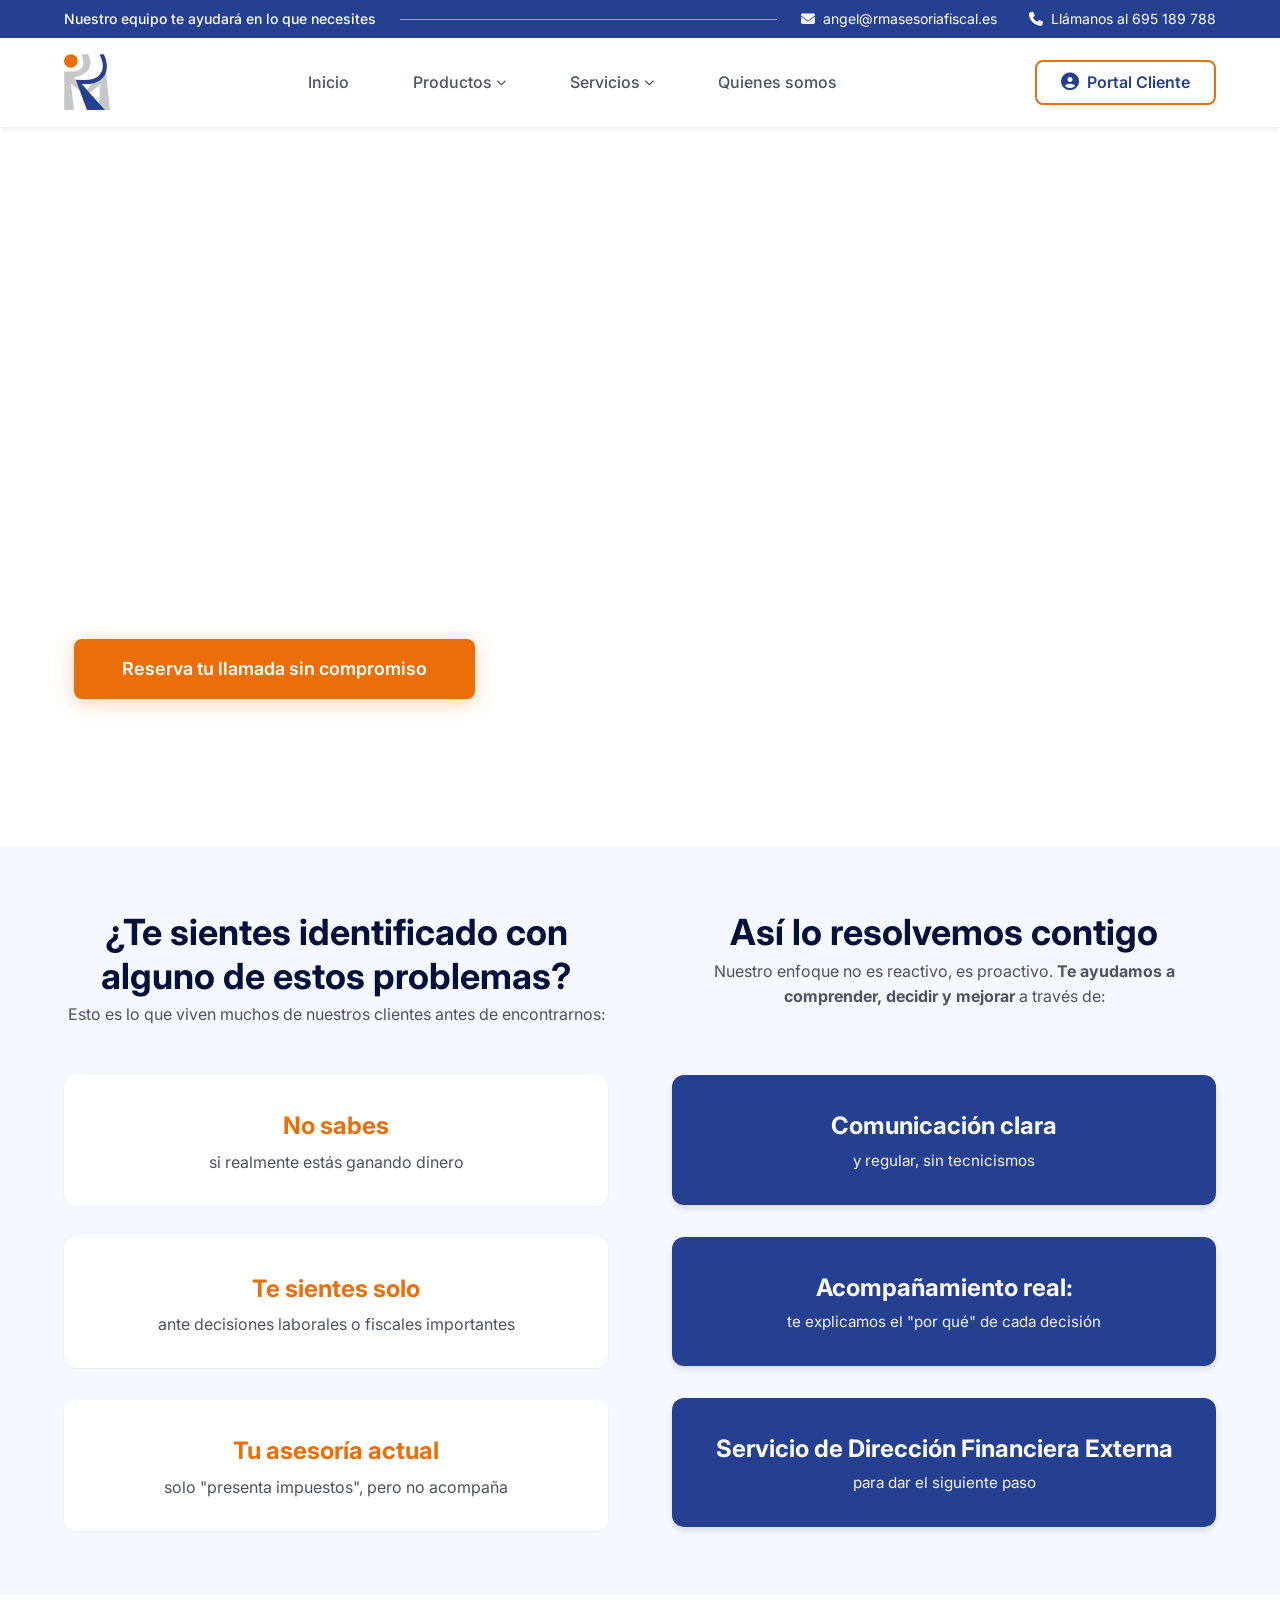
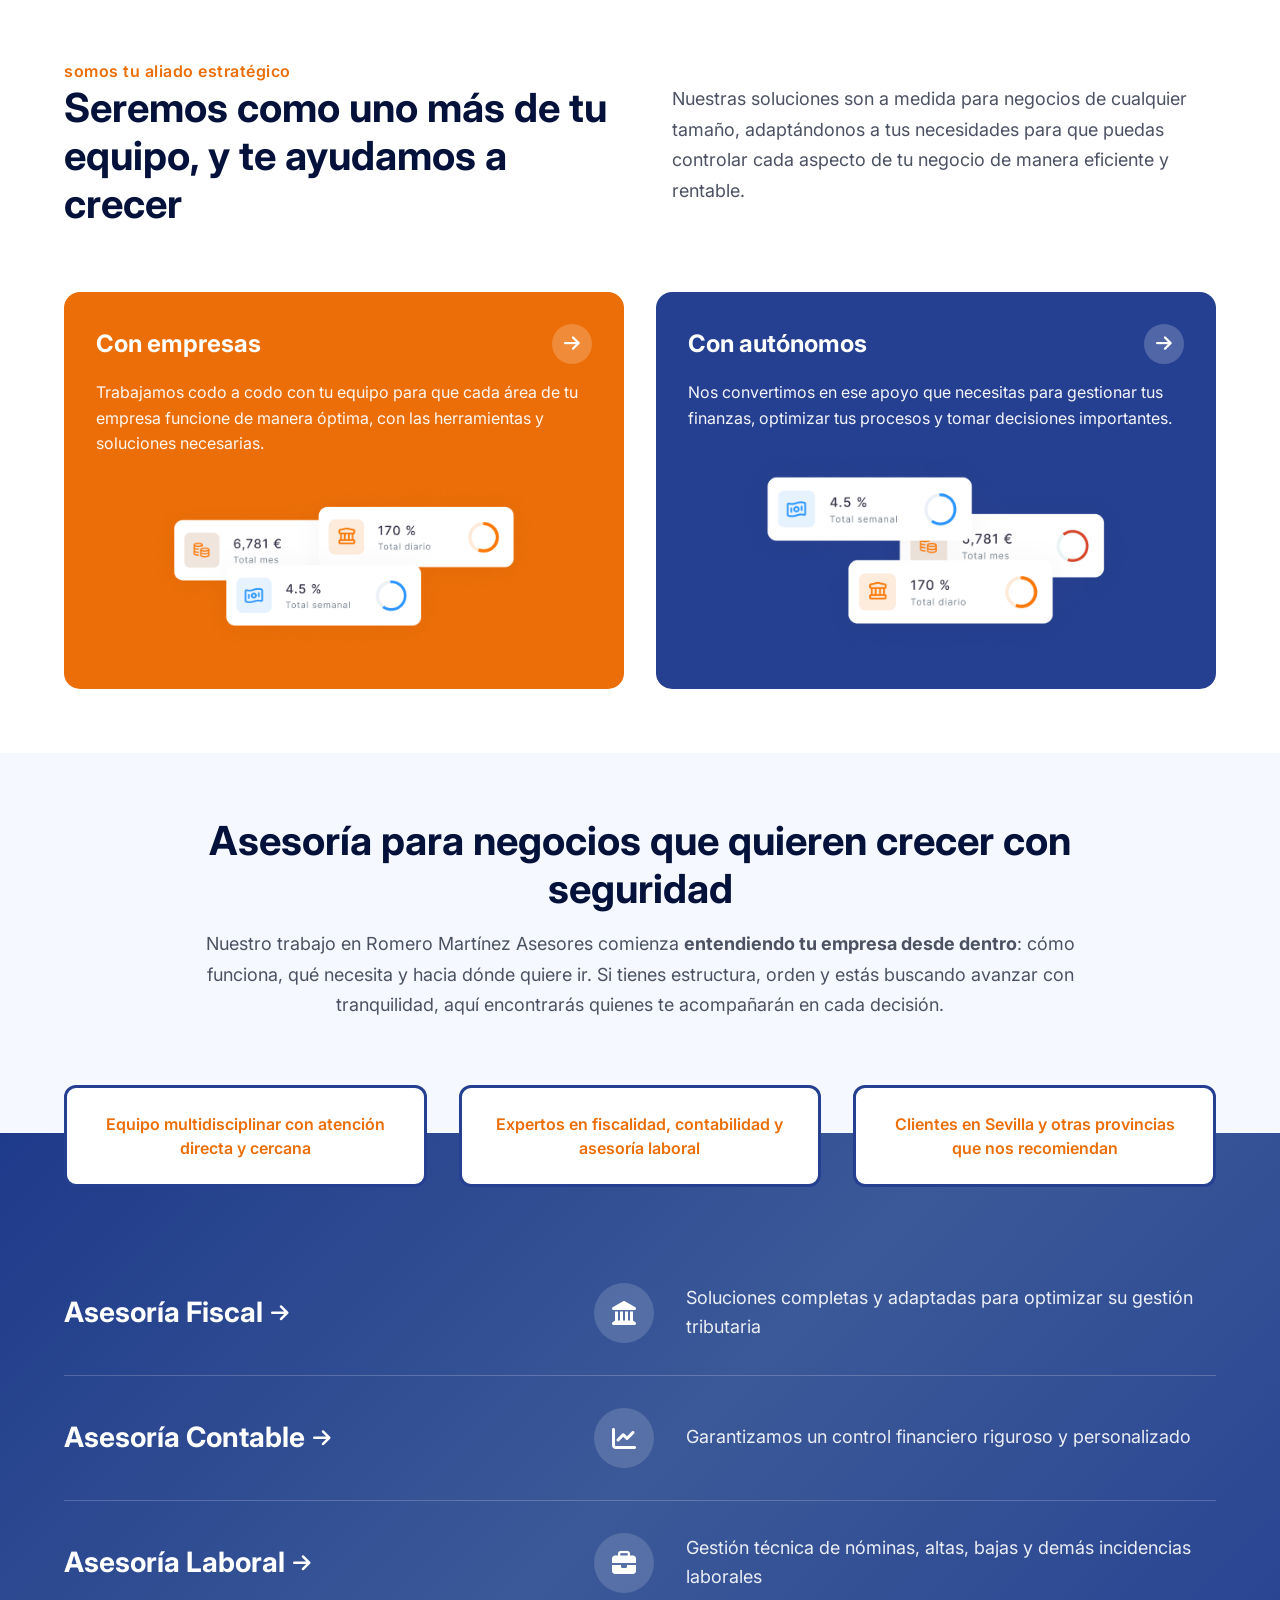
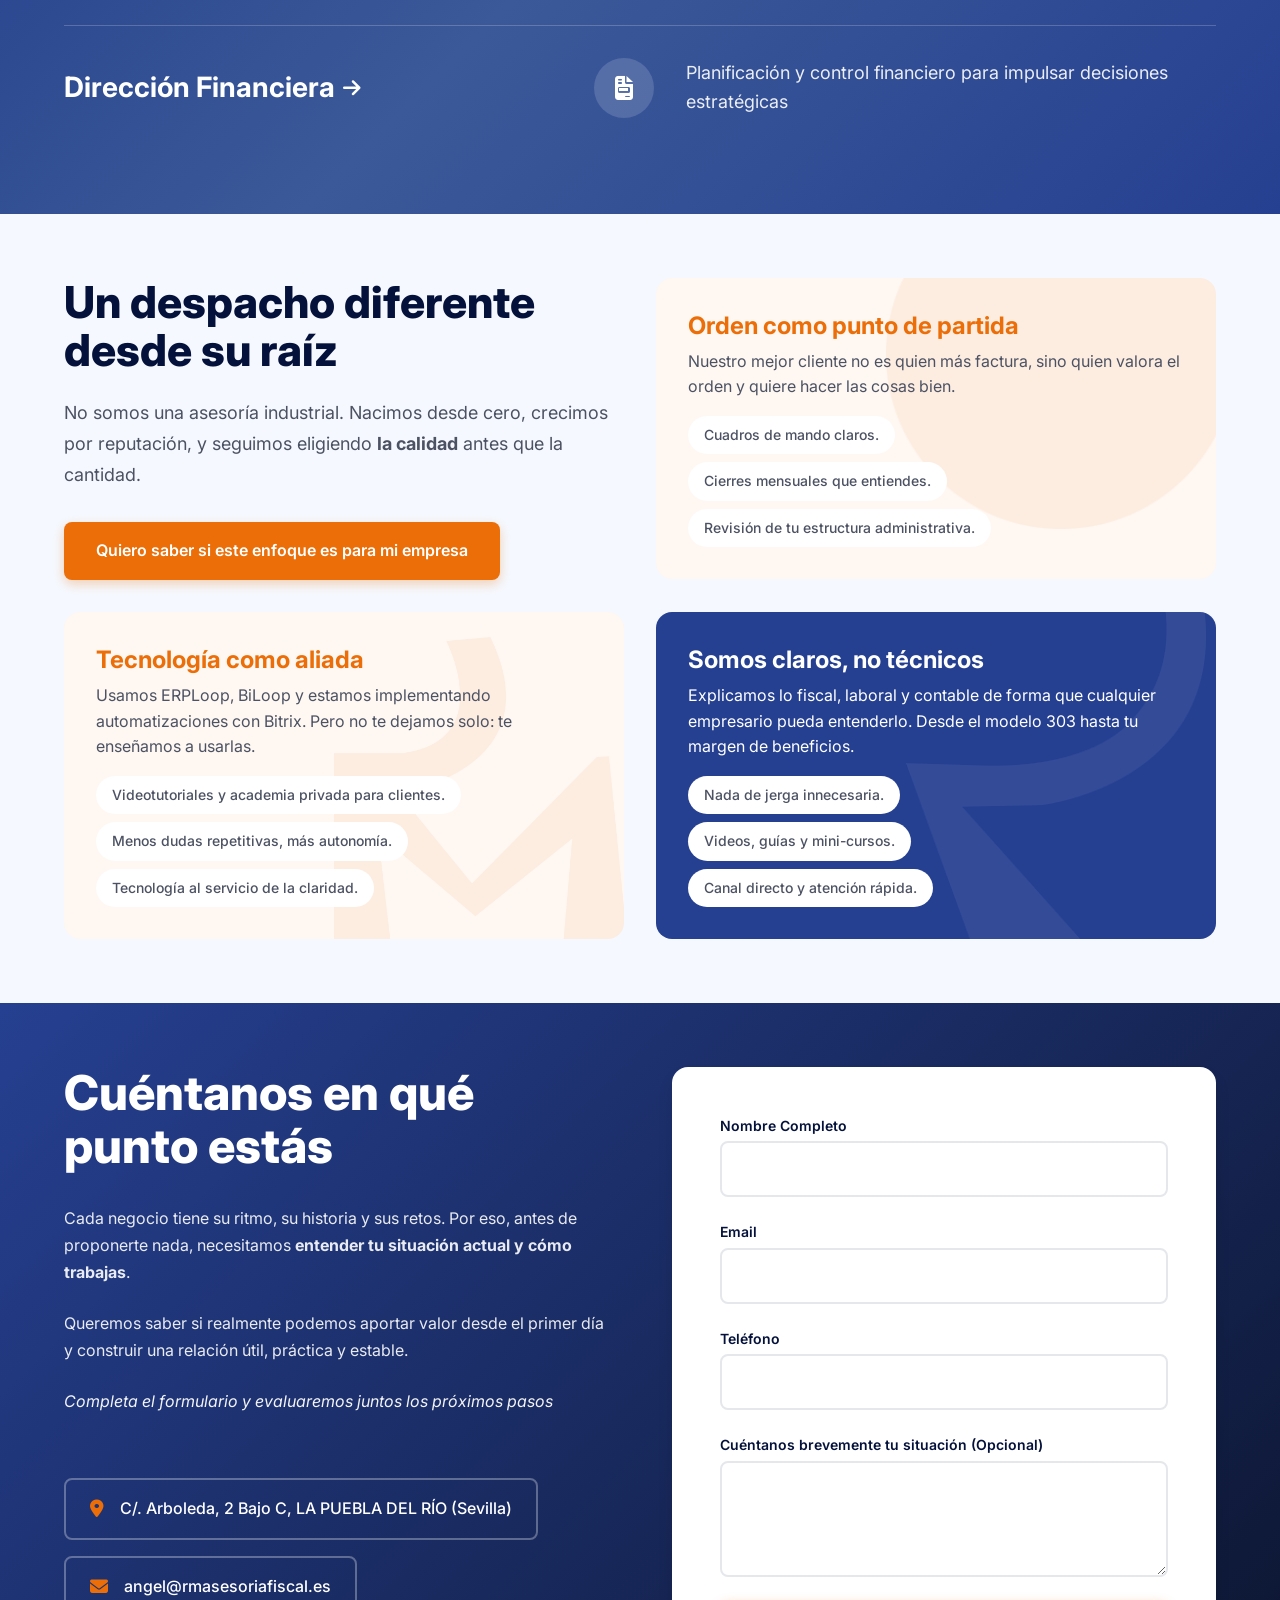
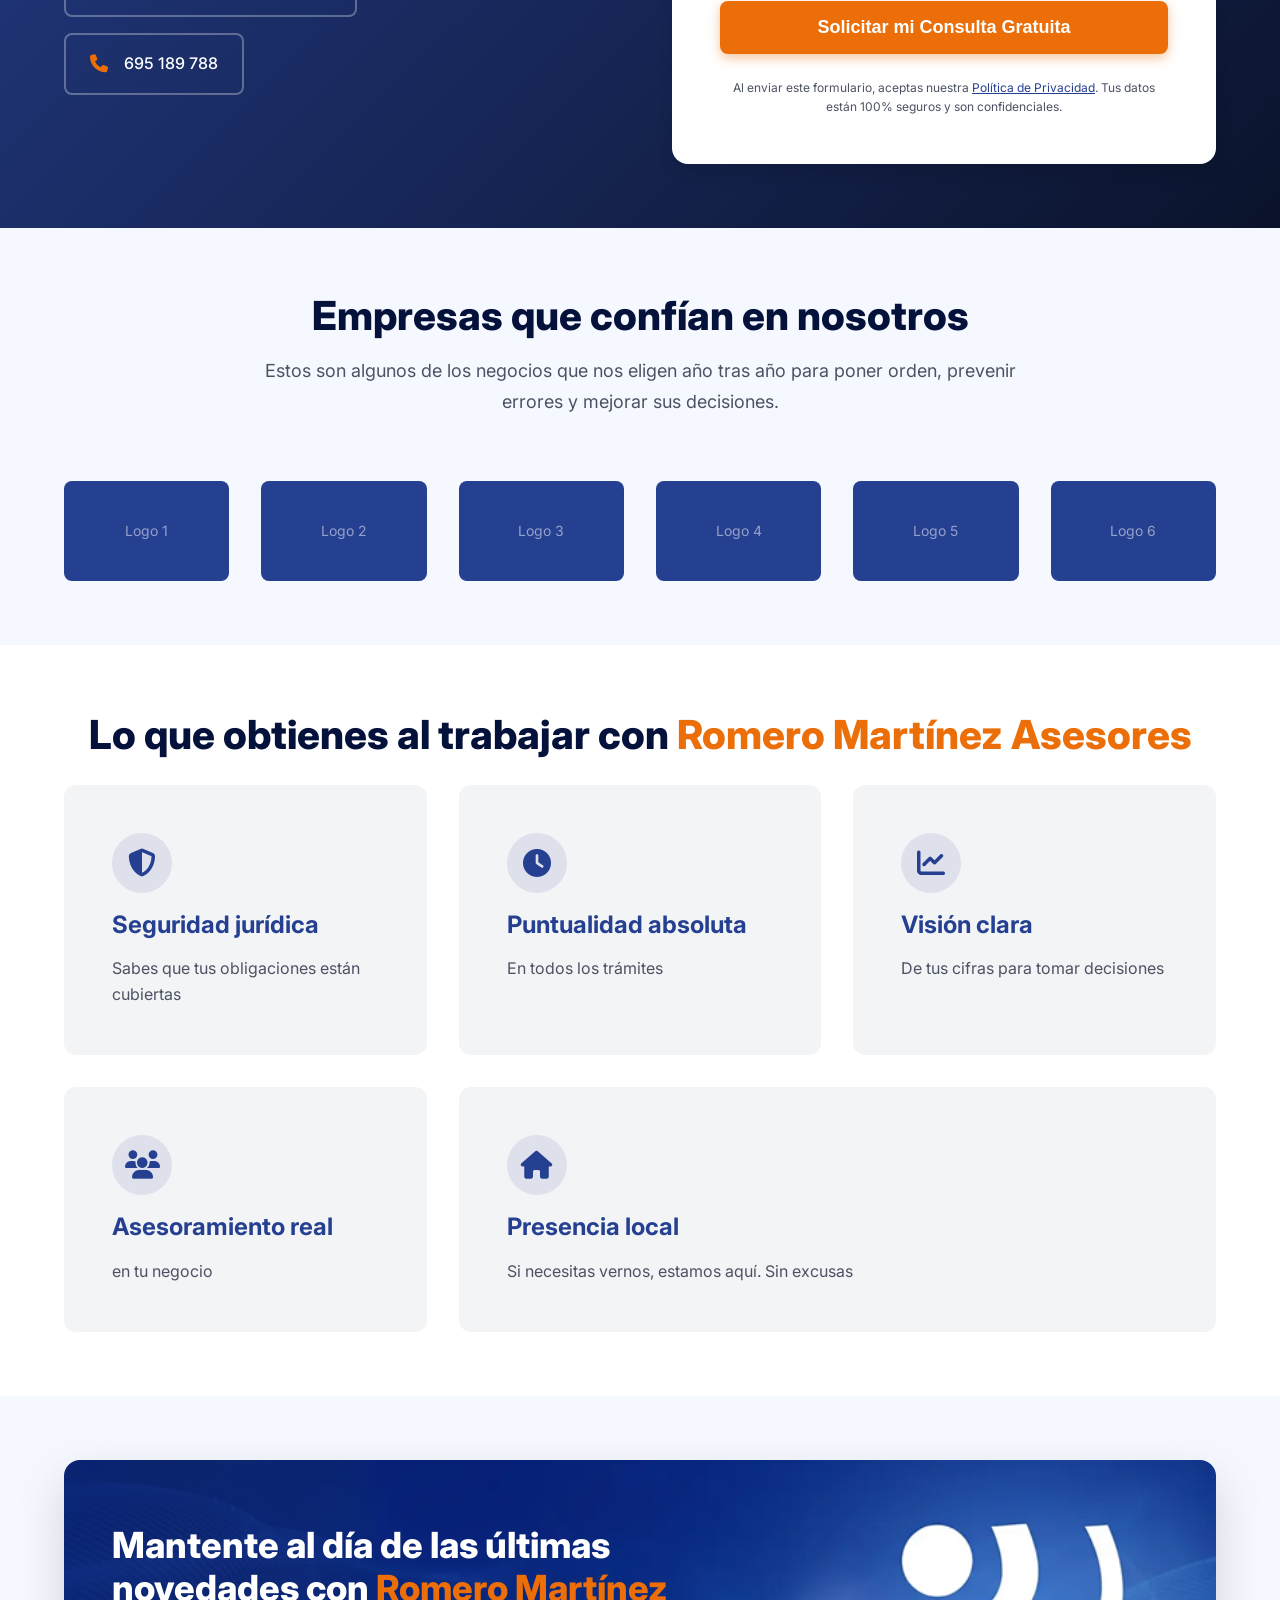
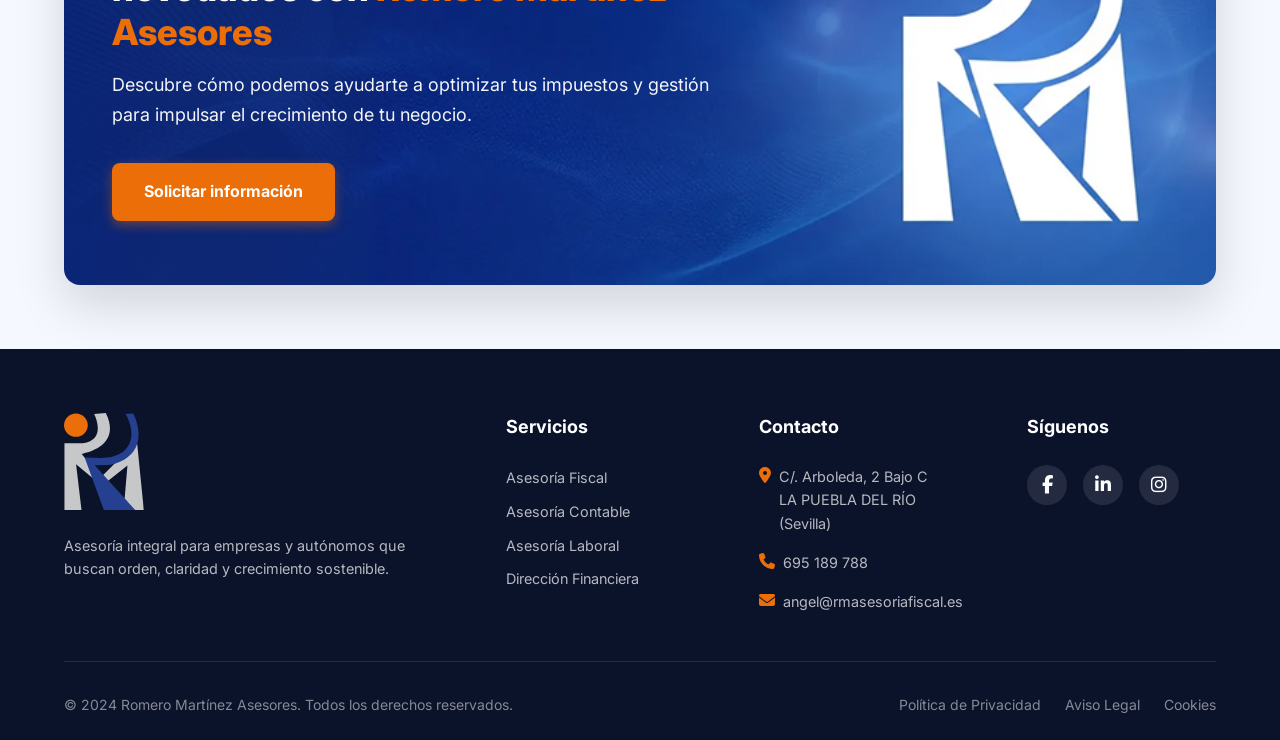
==== index.html @ f6f8b05f "Initial commit - Romero Martinez Asesores website complete" ====
<!DOCTYPE html>
<html lang="es">

<head>
    <meta charset="UTF-8">
    <meta name="viewport" content="width=device-width, initial-scale=1.0">
    <title>Romero Martínez Asesores - Asesoría Fiscal, Contable y Laboral</title>
    <meta name="description"
        content="Romero Martínez Asesores - Especialistas en asesoría fiscal, contable y laboral en Madrid">

    <!-- Favicon -->
    <link rel="icon" type="image/svg+xml" href="assets/logo/logo-rma.svg">

    <!-- Google Fonts -->
    <link rel="preconnect" href="https://fonts.googleapis.com">
    <link rel="preconnect" href="https://fonts.gstatic.com" crossorigin>
    <link href="https://fonts.googleapis.com/css2?family=Inter:wght@300;400;500;600;700;800&display=swap"
        rel="stylesheet">

    <!-- Font Awesome -->
    <link rel="stylesheet" href="https://cdnjs.cloudflare.com/ajax/libs/font-awesome/6.4.0/css/all.min.css">

    <!-- Styles -->
    <link rel="stylesheet" href="css/styles.css">
</head>

<body>
    <!-- Top Contact Bar -->
    <div class="top-contact-bar">
        <div class="container">
            <div class="contact-bar-content">
                <div class="contact-text">
                    <span>Nuestro equipo te ayudará en lo que necesites</span>
                </div>
                <div class="arrow-line">
                    <div class="line"></div>
                </div>
                <div class="contact-info">
                    <a href="mailto:angel@rmasesoriafiscal.es" class="contact-item">
                        <i class="fas fa-envelope"></i>
                        <span>angel@rmasesoriafiscal.es</span>
                    </a>
                    <a href="tel:+34695189788" class="contact-item">
                        <i class="fas fa-phone"></i>
                        <span>Llámanos al 695 189 788</span>
                    </a>
                </div>
            </div>
        </div>
    </div>

    <!-- Main Navbar -->
    <nav class="navbar">
        <div class="container">
            <div class="navbar-content">
                <!-- Logo -->
                <a href="#" class="navbar-logo">
                    <img src="assets/logo/logo-rma.svg" alt="Romero Martínez Asesores" class="logo-img">
                </a>

                <!-- Navigation Links -->
                <ul class="nav-menu">
                    <li class="nav-item">
                        <a href="#" class="nav-link">Inicio</a>
                    </li>
                    <li class="nav-item dropdown">
                        <a href="#" class="nav-link">
                            Productos
                            <i class="fas fa-chevron-down dropdown-icon"></i>
                        </a>
                        <ul class="dropdown-menu">
                            <li><a href="#" class="dropdown-link">Producto 1</a></li>
                            <li><a href="#" class="dropdown-link">Producto 2</a></li>
                            <li><a href="#" class="dropdown-link">Producto 3</a></li>
                        </ul>
                    </li>
                    <li class="nav-item dropdown">
                        <a href="#" class="nav-link">
                            Servicios
                            <i class="fas fa-chevron-down dropdown-icon"></i>
                        </a>
                        <ul class="dropdown-menu">
                            <li><a href="#" class="dropdown-link">Asesoría Fiscal</a></li>
                            <li><a href="#" class="dropdown-link">Asesoría Contable</a></li>
                            <li><a href="#" class="dropdown-link">Asesoría Laboral</a></li>
                        </ul>
                    </li>
                    <li class="nav-item">
                        <a href="#" class="nav-link">Quienes somos</a>
                    </li>
                </ul>

                <!-- Right Side: Portal Cliente Button -->
                <div class="navbar-actions">
                    <a href="#" class="btn-portal">
                        <i class="fas fa-user-circle"></i>
                        <span>Portal Cliente</span>
                    </a>
                </div>

                <!-- Mobile Menu Toggle -->
                <button class="mobile-menu-toggle" aria-label="Toggle menu">
                    <span></span>
                    <span></span>
                    <span></span>
                </button>
            </div>
        </div>
    </nav>

    <!-- Main Content -->
    <main>
        <!-- Hero Section -->
        <section class="hero">
            <!-- Video Background -->
            <video class="hero-video" autoplay muted loop playsinline>
                <source src="assets/elements/video-hero.mp4" type="video/mp4">
                Tu navegador no soporta videos HTML5.
            </video>

            <!-- Overlay -->
            <div class="hero-overlay"></div>

            <!-- Hero Content -->
            <div class="container">
                <div class="hero-content">
                    <div class="hero-text">
                        <h1 class="hero-title">
                            Claridad, orden y acompañamiento real para tu pyme
                        </h1>
                        <p class="hero-description">
                            Más de 20 años ayudando a empresas como la tuya a entender sus números,
                            ordenar su negocio y tomar decisiones con tranquilidad. Somos una asesoría
                            fiscal, contable y laboral diferente: cercana, explicativa y profundamente tecnológica.
                        </p>
                        <div class="hero-cta">
                            <a href="#contacto" class="btn-primary">
                                Reserva tu llamada sin compromiso
                            </a>
                        </div>
                    </div>
                    <div class="hero-spacer"></div>
                    <div class="hero-invisible"></div>
                </div>
            </div>
        </section>

        <!-- Problems & Solutions Section -->
        <section class="problems-solutions">
            <div class="container">
                <div class="ps-grid">
                    <!-- Problems Column -->
                    <div class="ps-column">
                        <div class="ps-header">
                            <h2 class="ps-title">¿Te sientes identificado con alguno de estos problemas?</h2>
                            <p class="ps-subtitle">Esto es lo que viven muchos de nuestros clientes antes de
                                encontrarnos:</p>
                        </div>

                        <div class="ps-cards">
                            <div class="problem-card">
                                <h3 class="problem-title">No sabes</h3>
                                <p class="problem-description">si realmente estás ganando dinero</p>
                            </div>

                            <div class="problem-card">
                                <h3 class="problem-title">Te sientes solo</h3>
                                <p class="problem-description">ante decisiones laborales o fiscales importantes</p>
                            </div>

                            <div class="problem-card">
                                <h3 class="problem-title">Tu asesoría actual</h3>
                                <p class="problem-description">solo "presenta impuestos", pero no acompaña</p>
                            </div>
                        </div>
                    </div>

                    <!-- Solutions Column -->
                    <div class="ps-column">
                        <div class="ps-header">
                            <h2 class="ps-title">Así lo resolvemos contigo</h2>
                            <p class="ps-subtitle">Nuestro enfoque no es reactivo, es proactivo. <strong>Te ayudamos a
                                    comprender, decidir y mejorar</strong> a través de:</p>
                        </div>

                        <div class="ps-cards">
                            <div class="solution-card">
                                <h3 class="solution-title">Comunicación clara</h3>
                                <p class="solution-description">y regular, sin tecnicismos</p>
                            </div>

                            <div class="solution-card">
                                <h3 class="solution-title">Acompañamiento real:</h3>
                                <p class="solution-description">te explicamos el "por qué" de cada decisión</p>
                            </div>

                            <div class="solution-card">
                                <h3 class="solution-title">Servicio de Dirección Financiera Externa</h3>
                                <p class="solution-description">para dar el siguiente paso</p>
                            </div>
                        </div>
                    </div>
                </div>
            </div>
        </section>

        <!-- Strategic Ally Section -->
        <section class="strategic-ally">
            <div class="container">
                <!-- Header Grid -->
                <div class="sa-header">
                    <span class="sa-tag">somos tu aliado estratégico</span>
                    <div class="sa-header-row">
                        <h2 class="sa-title">Seremos como uno más de tu equipo, y te ayudamos a crecer</h2>
                        <p class="sa-description">
                            Nuestras soluciones son a medida para negocios de cualquier tamaño,
                            adaptándonos a tus necesidades para que puedas controlar cada aspecto
                            de tu negocio de manera eficiente y rentable.
                        </p>
                    </div>
                </div>

                <!-- Profile Cards -->
                <div class="sa-cards-grid">
                    <!-- Empresa Card -->
                    <div class="sa-card sa-card-empresa">
                        <div class="sa-card-header">
                            <h3 class="sa-card-title">Con empresas</h3>
                            <div class="sa-card-icon">
                                <i class="fas fa-arrow-right"></i>
                            </div>
                        </div>
                        <p class="sa-card-description">
                            Trabajamos codo a codo con tu equipo para que cada área de tu empresa
                            funcione de manera óptima, con las herramientas y soluciones necesarias.
                        </p>
                        <div class="sa-card-image">
                            <img src="assets/elements/empresas-element.png" alt="Empresas">
                        </div>
                    </div>

                    <!-- Autónomo Card -->
                    <div class="sa-card sa-card-autonomo">
                        <div class="sa-card-header">
                            <h3 class="sa-card-title">Con autónomos</h3>
                            <div class="sa-card-icon">
                                <i class="fas fa-arrow-right"></i>
                            </div>
                        </div>
                        <p class="sa-card-description">
                            Nos convertimos en ese apoyo que necesitas para gestionar tus finanzas,
                            optimizar tus procesos y tomar decisiones importantes.
                        </p>
                        <div class="sa-card-image">
                            <img src="assets/elements/autonomo-elements.png" alt="Autónomos">
                        </div>
                    </div>
                </div>
            </div>
        </section>

        <!-- Advisory Services Section -->
        <section class="advisory-services">
            <div class="container">
                <!-- Header -->
                <div class="as-header">
                    <h2 class="as-title">Asesoría para negocios que quieren crecer con seguridad</h2>
                    <p class="as-subtitle">
                        Nuestro trabajo en Romero Martínez Asesores comienza <strong>entendiendo tu empresa desde
                            dentro</strong>:
                        cómo funciona, qué necesita y hacia dónde quiere ir. Si tienes estructura, orden y estás
                        buscando
                        avanzar con tranquilidad, aquí encontrarás quienes te acompañarán en cada decisión.
                    </p>
                </div>

                <!-- Feature Cards -->
                <div class="as-features">
                    <div class="as-feature-card">
                        <p>Equipo multidisciplinar con atención directa y cercana</p>
                    </div>
                    <div class="as-feature-card">
                        <p>Expertos en fiscalidad, contabilidad y asesoría laboral</p>
                    </div>
                    <div class="as-feature-card">
                        <p>Clientes en Sevilla y otras provincias que nos recomiendan</p>
                    </div>
                </div>

                <!-- Services List -->
                <div class="as-services-list">
                    <!-- Asesoría Fiscal -->
                    <div class="as-service-item">
                        <div class="as-service-header">
                            <h3 class="as-service-title">
                                Asesoría Fiscal
                                <i class="fas fa-arrow-right"></i>
                            </h3>
                        </div>
                        <div class="as-service-content">
                            <div class="as-service-icon">
                                <i class="fas fa-landmark"></i>
                            </div>
                            <p class="as-service-description">
                                Soluciones completas y adaptadas para optimizar su gestión tributaria
                            </p>
                        </div>
                    </div>

                    <!-- Asesoría Contable -->
                    <div class="as-service-item">
                        <div class="as-service-header">
                            <h3 class="as-service-title">
                                Asesoría Contable
                                <i class="fas fa-arrow-right"></i>
                            </h3>
                        </div>
                        <div class="as-service-content">
                            <div class="as-service-icon">
                                <i class="fas fa-chart-line"></i>
                            </div>
                            <p class="as-service-description">
                                Garantizamos un control financiero riguroso y personalizado
                            </p>
                        </div>
                    </div>

                    <!-- Asesoría Laboral -->
                    <div class="as-service-item">
                        <div class="as-service-header">
                            <h3 class="as-service-title">
                                Asesoría Laboral
                                <i class="fas fa-arrow-right"></i>
                            </h3>
                        </div>
                        <div class="as-service-content">
                            <div class="as-service-icon">
                                <i class="fas fa-briefcase"></i>
                            </div>
                            <p class="as-service-description">
                                Gestión técnica de nóminas, altas, bajas y demás incidencias laborales
                            </p>
                        </div>
                    </div>

                    <!-- Dirección Financiera -->
                    <div class="as-service-item">
                        <div class="as-service-header">
                            <h3 class="as-service-title">
                                Dirección Financiera
                                <i class="fas fa-arrow-right"></i>
                            </h3>
                        </div>
                        <div class="as-service-content">
                            <div class="as-service-icon">
                                <i class="fas fa-file-invoice"></i>
                            </div>
                            <p class="as-service-description">
                                Planificación y control financiero para impulsar decisiones estratégicas
                            </p>
                        </div>
                    </div>
                </div>
            </div>
        </section>

        <!-- Different Approach Section -->
        <section class="different-approach">
            <div class="container">
                <div class="da-layout">
                    <!-- First Row: Intro + Orden Card -->
                    <div class="da-row-1">
                        <div class="da-intro">
                            <h2 class="da-title">Un despacho diferente desde su raíz</h2>
                            <p class="da-subtitle">
                                No somos una asesoría industrial. Nacimos desde cero, crecimos por reputación,
                                y seguimos eligiendo <strong>la calidad</strong> antes que la cantidad.
                            </p>
                            <a href="#contacto" class="btn-secondary">
                                Quiero saber si este enfoque es para mi empresa
                            </a>
                        </div>

                        <!-- Card 1: Orden -->
                        <div class="da-card da-card-light da-card-orden">
                            <h3 class="da-card-title">Orden como punto de partida</h3>
                            <p class="da-card-description">
                                Nuestro mejor cliente no es quien más factura, sino quien valora el orden
                                y quiere hacer las cosas bien.
                            </p>
                            <div class="da-pills">
                                <span class="da-pill">Cuadros de mando claros.</span>
                                <span class="da-pill">Cierres mensuales que entiendes.</span>
                                <span class="da-pill">Revisión de tu estructura administrativa.</span>
                            </div>
                        </div>
                    </div>

                    <!-- Second Row: Tecnología + Somos claros -->
                    <div class="da-row-2">
                        <!-- Card 2: Tecnología -->
                        <div class="da-card da-card-light da-card-tecnologia">
                            <h3 class="da-card-title">Tecnología como aliada</h3>
                            <p class="da-card-description">
                                Usamos ERPLoop, BiLoop y estamos implementando automatizaciones con Bitrix.
                                Pero no te dejamos solo: te enseñamos a usarlas.
                            </p>
                            <div class="da-pills">
                                <span class="da-pill">Videotutoriales y academia privada para clientes.</span>
                                <span class="da-pill">Menos dudas repetitivas, más autonomía.</span>
                                <span class="da-pill">Tecnología al servicio de la claridad.</span>
                            </div>
                        </div>

                        <!-- Card 3: Somos claros -->
                        <div class="da-card da-card-primary da-card-claros">
                            <h3 class="da-card-title">Somos claros, no técnicos</h3>
                            <p class="da-card-description">
                                Explicamos lo fiscal, laboral y contable de forma que cualquier empresario
                                pueda entenderlo. Desde el modelo 303 hasta tu margen de beneficios.
                            </p>
                            <div class="da-pills">
                                <span class="da-pill">Nada de jerga innecesaria.</span>
                                <span class="da-pill">Videos, guías y mini-cursos.</span>
                                <span class="da-pill">Canal directo y atención rápida.</span>
                            </div>
                        </div>
                    </div>
                </div>
            </div>
        </section>

        <!-- Contact Form Section -->
        <section class="contact-form" id="contacto">
            <div class="container">
                <div class="cf-grid">
                    <!-- Left Column: Info -->
                    <div class="cf-info">
                        <h2 class="cf-title">Cuéntanos en qué punto estás</h2>
                        <p class="cf-description">
                            Cada negocio tiene su ritmo, su historia y sus retos. Por eso, antes de proponerte nada,
                            necesitamos <strong>entender tu situación actual y cómo trabajas</strong>.
                        </p>
                        <p class="cf-description">
                            Queremos saber si realmente podemos aportar valor desde el primer día y construir
                            una relación útil, práctica y estable.
                        </p>
                        <p class="cf-note">
                            <em>Completa el formulario y evaluaremos juntos los próximos pasos</em>
                        </p>

                        <!-- Contact Buttons -->
                        <div class="cf-contact-buttons">

                            <a href="https://maps.google.com/?q=C/.+Arboleda,+2+Bajo+C,+LA+PUEBLA+DEL+RÍO+(Sevilla)"
                                target="_blank" class="cf-contact-btn">
                                <i class="fas fa-map-marker-alt"></i>
                                C/. Arboleda, 2 Bajo C, LA PUEBLA DEL RÍO (Sevilla)
                            </a>

                            <a href="mailto:angel@rmasesoriafiscal.es" class="cf-contact-btn">
                                <i class="fas fa-envelope"></i>
                                angel@rmasesoriafiscal.es
                            </a>
                            <a href="tel:695189788" class="cf-contact-btn">
                                <i class="fas fa-phone"></i>
                                695 189 788
                            </a>
                        </div>
                    </div>

                    <!-- Right Column: Form -->
                    <div class="cf-form-wrapper">
                        <form class="cf-form">
                            <!-- Nombre Completo -->
                            <div class="cf-form-group">
                                <label for="nombre" class="cf-label">Nombre Completo</label>
                                <input type="text" id="nombre" name="nombre" class="cf-input" required>
                            </div>

                            <!-- Email -->
                            <div class="cf-form-group">
                                <label for="email" class="cf-label">Email</label>
                                <input type="email" id="email" name="email" class="cf-input" required>
                            </div>

                            <!-- Teléfono -->
                            <div class="cf-form-group">
                                <label for="telefono" class="cf-label">Teléfono</label>
                                <input type="tel" id="telefono" name="telefono" class="cf-input" required>
                            </div>

                            <!-- Cuéntanos -->
                            <div class="cf-form-group">
                                <label for="mensaje" class="cf-label">Cuéntanos brevemente tu situación
                                    (Opcional)</label>
                                <textarea id="mensaje" name="mensaje" class="cf-textarea" rows="4"></textarea>
                            </div>

                            <!-- Submit Button -->
                            <button type="submit" class="cf-submit-btn">
                                Solicitar mi Consulta Gratuita
                            </button>

                            <!-- Privacy Note -->
                            <p class="cf-privacy">
                                Al enviar este formulario, aceptas nuestra <a href="#" class="cf-privacy-link">Política
                                    de Privacidad</a>.
                                Tus datos están 100% seguros y son confidenciales.
                            </p>
                        </form>
                    </div>
                </div>
            </div>
        </section>

        <!-- Clients Section -->
        <section class="clients-section">
            <div class="container">
                <div class="clients-header">
                    <h2 class="clients-title">Empresas que confían en nosotros</h2>
                    <p class="clients-subtitle">
                        Estos son algunos de los negocios que nos eligen año tras año para poner orden,
                        prevenir errores y mejorar sus decisiones.
                    </p>
                </div>

                <div class="clients-grid">
                    <!-- Client 1 -->
                    <div class="client-logo">
                        <div class="client-placeholder">Logo 1</div>
                    </div>

                    <!-- Client 2 -->
                    <div class="client-logo">
                        <div class="client-placeholder">Logo 2</div>
                    </div>

                    <!-- Client 3 -->
                    <div class="client-logo">
                        <div class="client-placeholder">Logo 3</div>
                    </div>

                    <!-- Client 4 -->
                    <div class="client-logo">
                        <div class="client-placeholder">Logo 4</div>
                    </div>

                    <!-- Client 5 -->
                    <div class="client-logo">
                        <div class="client-placeholder">Logo 5</div>
                    </div>

                    <!-- Client 6 -->
                    <div class="client-logo">
                        <div class="client-placeholder">Logo 6</div>
                    </div>
                </div>
            </div>
        </section>

        <!-- Benefits Section -->
        <section class="benefits-section">
            <div class="container">
                <h2 class="benefits-title">
                    Lo que obtienes al trabajar con <span class="highlight-orange">Romero Martínez Asesores</span>
                </h2>

                <div class="benefits-grid">
                    <!-- Benefit 1: Seguridad jurídica -->
                    <div class="benefit-card">
                        <div class="benefit-icon">
                            <i class="fas fa-shield-alt"></i>
                        </div>
                        <h3 class="benefit-card-title">Seguridad jurídica</h3>
                        <p class="benefit-card-description">Sabes que tus obligaciones están cubiertas</p>
                    </div>

                    <!-- Benefit 2: Puntualidad absoluta -->
                    <div class="benefit-card">
                        <div class="benefit-icon">
                            <i class="fas fa-clock"></i>
                        </div>
                        <h3 class="benefit-card-title">Puntualidad absoluta</h3>
                        <p class="benefit-card-description">En todos los trámites</p>
                    </div>

                    <!-- Benefit 3: Visión clara -->
                    <div class="benefit-card">
                        <div class="benefit-icon">
                            <i class="fas fa-chart-line"></i>
                        </div>
                        <h3 class="benefit-card-title">Visión clara</h3>
                        <p class="benefit-card-description">De tus cifras para tomar decisiones</p>
                    </div>

                    <!-- Benefit 4: Asesoramiento real -->
                    <div class="benefit-card">
                        <div class="benefit-icon">
                            <i class="fas fa-users"></i>
                        </div>
                        <h3 class="benefit-card-title">Asesoramiento real</h3>
                        <p class="benefit-card-description">en tu negocio</p>
                    </div>

                    <!-- Benefit 5: Presencia local -->
                    <div class="benefit-card benefit-card-wide">
                        <div class="benefit-icon">
                            <i class="fas fa-home"></i>
                        </div>
                        <h3 class="benefit-card-title">Presencia local</h3>
                        <p class="benefit-card-description">Si necesitas vernos, estamos aquí. Sin excusas</p>
                    </div>
                </div>
            </div>
        </section>

        <!-- Newsletter Card Section -->
        <section class="newsletter-card-section">
            <div class="container">
                <div class="newsletter-card">
                    <div class="newsletter-content">
                        <h2 class="newsletter-title">
                            Mantente al día de las últimas novedades con
                            <span class="highlight-orange">Romero Martínez Asesores</span>
                        </h2>
                        <p class="newsletter-description">
                            Descubre cómo podemos ayudarte a optimizar tus impuestos y gestión
                            para impulsar el crecimiento de tu negocio.
                        </p>
                        <a href="#contacto" class="newsletter-btn">Solicitar información</a>
                    </div>
                </div>
            </div>
        </section>
    </main>

    <!-- Footer -->
    <footer class="footer">
        <div class="container">
            <div class="footer-grid">
                <!-- Column 1: Logo & Description -->
                <div class="footer-column">
                    <img src="assets/logo/logo-rma.svg" alt="Romero Martínez Asesores" class="footer-logo">
                    <p class="footer-description">
                        Asesoría integral para empresas y autónomos que buscan orden,
                        claridad y crecimiento sostenible.
                    </p>
                </div>

                <!-- Column 2: Servicios -->
                <div class="footer-column">
                    <h4 class="footer-title">Servicios</h4>
                    <ul class="footer-links">
                        <li><a href="#asesorias">Asesoría Fiscal</a></li>
                        <li><a href="#asesorias">Asesoría Contable</a></li>
                        <li><a href="#asesorias">Asesoría Laboral</a></li>
                        <li><a href="#asesorias">Dirección Financiera</a></li>
                    </ul>
                </div>

                <!-- Column 3: Contacto -->
                <div class="footer-column">
                    <h4 class="footer-title">Contacto</h4>
                    <ul class="footer-contact">
                        <li>
                            <i class="fas fa-map-marker-alt"></i>
                            <span>C/. Arboleda, 2 Bajo C<br>LA PUEBLA DEL RÍO (Sevilla)</span>
                        </li>
                        <li>
                            <i class="fas fa-phone"></i>
                            <a href="tel:695189788">695 189 788</a>
                        </li>
                        <li>
                            <i class="fas fa-envelope"></i>
                            <a href="mailto:angel@rmasesoriafiscal.es">angel@rmasesoriafiscal.es</a>
                        </li>
                    </ul>
                </div>

                <!-- Column 4: Síguenos -->
                <div class="footer-column">
                    <h4 class="footer-title">Síguenos</h4>
                    <div class="footer-social">
                        <a href="#" aria-label="Facebook" class="social-link">
                            <i class="fab fa-facebook-f"></i>
                        </a>
                        <a href="#" aria-label="LinkedIn" class="social-link">
                            <i class="fab fa-linkedin-in"></i>
                        </a>
                        <a href="#" aria-label="Instagram" class="social-link">
                            <i class="fab fa-instagram"></i>
                        </a>
                    </div>
                </div>
            </div>

            <!-- Footer Bottom -->
            <div class="footer-bottom">
                <p class="footer-copyright">
                    © 2024 Romero Martínez Asesores. Todos los derechos reservados.
                </p>
                <div class="footer-legal">
                    <a href="#">Política de Privacidad</a>
                    <a href="#">Aviso Legal</a>
                    <a href="#">Cookies</a>
                </div>
            </div>
        </div>
    </footer>

    <!-- Scripts -->
    <script src="js/main.js"></script>
</body>

</html>
---- css/styles.css ----
/* ==========================================
   CSS Variables - Design System
   ========================================== */
:root {
    /* Brand Colors */
    --color-primary: #264091;
    --color-secondary-accent: #EB6E08;
    --color-terceary-neutral: #C6C7C9;

    /* Context Colors */
    --color-light: #F5F9FF;
    --color-dark: #04113A;
    --color-white: #FFFFFF;
    --color-black: #000000;
    --color-text: #4C5263;

    /* Typography */
    --font-primary: 'Inter', -apple-system, BlinkMacSystemFont, 'Segoe UI', sans-serif;
    --font-weight-light: 300;
    --font-weight-normal: 400;
    --font-weight-medium: 500;
    --font-weight-semibold: 600;
    --font-weight-bold: 700;
    --font-weight-extrabold: 800;

    /* Spacing */
    --spacing-xs: 0.25rem;
    --spacing-sm: 0.5rem;
    --spacing-md: 1rem;
    --spacing-lg: 1.5rem;
    --spacing-xl: 2rem;
    --spacing-2xl: 3rem;
    --spacing-3xl: 4rem;

    /* Border Radius */
    --radius-sm: 4px;
    --radius-md: 8px;
    --radius-lg: 12px;
    --radius-xl: 16px;

    /* Shadows */
    --shadow-sm: 0 1px 2px rgba(0, 0, 0, 0.05);
    --shadow-md: 0 4px 6px rgba(0, 0, 0, 0.1);
    --shadow-lg: 0 10px 15px rgba(0, 0, 0, 0.1);

    /* Transitions */
    --transition-fast: 150ms ease-in-out;
    --transition-normal: 300ms ease-in-out;
    --transition-slow: 500ms ease-in-out;
}

/* ==========================================
   Reset & Base Styles
   ========================================== */
* {
    margin: 0;
    padding: 0;
    box-sizing: border-box;
}

html {
    scroll-behavior: smooth;
}

body {
    font-family: var(--font-primary);
    font-size: 16px;
    line-height: 1.6;
    color: var(--color-text);
    background-color: var(--color-white);
    -webkit-font-smoothing: antialiased;
    -moz-osx-font-smoothing: grayscale;
}

a {
    text-decoration: none;
    color: inherit;
}

ul {
    list-style: none;
}

img {
    max-width: 100%;
    height: auto;
    display: block;
}

/* ==========================================
   Container
   ========================================== */
.container {
    max-width: 1200px;
    margin: 0 auto;
    padding: 0 var(--spacing-lg);
}

/* ==========================================
   Top Contact Bar
   ========================================== */
.top-contact-bar {
    background-color: var(--color-primary);
    color: var(--color-white);
    padding: var(--spacing-sm) 0;
    font-size: 14px;
}

.contact-bar-content {
    display: flex;
    align-items: center;
    justify-content: space-between;
    gap: var(--spacing-lg);
}

.contact-text {
    display: flex;
    align-items: center;
    font-weight: var(--font-weight-medium);
    white-space: nowrap;
}

.arrow-line {
    display: flex;
    align-items: center;
    flex: 1;
    gap: var(--spacing-sm);
    min-width: 50px;
}

.arrow-line .line {
    flex: 1;
    height: 1px;
    background-color: var(--color-white);
    opacity: 0.5;
}

.arrow-line i {
    color: var(--color-white);
    font-size: 16px;
    flex-shrink: 0;
}

.contact-info {
    display: flex;
    align-items: center;
    gap: var(--spacing-xl);
}

.contact-item {
    display: flex;
    align-items: center;
    gap: var(--spacing-sm);
    transition: opacity var(--transition-fast);
    white-space: nowrap;
}

.contact-item:hover {
    opacity: 0.8;
}

.contact-item i {
    font-size: 14px;
}

/* ==========================================
   Main Navbar
   ========================================== */
.navbar {
    background-color: rgba(255, 255, 255, 0.8);
    backdrop-filter: blur(10px);
    -webkit-backdrop-filter: blur(10px);
    box-shadow: 0 4px 6px rgba(0, 0, 0, 0.05);
    border-bottom: 1px solid rgba(255, 255, 255, 0.3);
    position: sticky;
    top: 0;
    z-index: 1000;
}

.navbar-content {
    display: flex;
    align-items: center;
    justify-content: space-between;
    padding: var(--spacing-md) 0;
    gap: var(--spacing-xl);
}

/* Logo */
.navbar-logo {
    display: flex;
    align-items: center;
    flex-shrink: 0;
}

.logo-img {
    height: 56px;
    width: auto;
}

/* Navigation Menu */
.nav-menu {
    display: flex;
    align-items: center;
    gap: var(--spacing-xl);
    flex: 1;
    justify-content: center;
}

.nav-item {
    position: relative;
}

.nav-link {
    display: flex;
    align-items: center;
    gap: var(--spacing-xs);
    padding: var(--spacing-sm) var(--spacing-md);
    font-weight: var(--font-weight-medium);
    color: var(--color-text);
    transition: color var(--transition-fast);
}

.nav-link:hover {
    color: var(--color-primary);
}

.dropdown-icon {
    font-size: 10px;
    transition: transform var(--transition-fast);
}

.dropdown:hover .dropdown-icon {
    transform: rotate(180deg);
}

/* Dropdown Menu */
.dropdown-menu {
    position: absolute;
    top: 100%;
    left: 50%;
    transform: translateX(-50%);
    background-color: var(--color-white);
    box-shadow: var(--shadow-lg);
    border-radius: var(--radius-md);
    padding: var(--spacing-sm);
    min-width: 200px;
    opacity: 0;
    visibility: hidden;
    transition: all var(--transition-fast);
    margin-top: var(--spacing-sm);
}

.dropdown:hover .dropdown-menu {
    opacity: 1;
    visibility: visible;
    margin-top: 0;
}

.dropdown-link {
    display: block;
    padding: var(--spacing-sm) var(--spacing-md);
    color: var(--color-text);
    border-radius: var(--radius-sm);
    transition: all var(--transition-fast);
    font-weight: var(--font-weight-normal);
}

.dropdown-link:hover {
    background-color: var(--color-light);
    color: var(--color-primary);
}

/* Portal Cliente Button */
.navbar-actions {
    display: flex;
    align-items: center;
    flex-shrink: 0;
}

.btn-portal {
    display: flex;
    align-items: center;
    gap: var(--spacing-sm);
    padding: var(--spacing-sm) var(--spacing-lg);
    background-color: var(--color-white);
    color: var(--color-primary);
    border: 2px solid var(--color-secondary-accent);
    border-radius: var(--radius-md);
    font-weight: var(--font-weight-semibold);
    transition: all var(--transition-fast);
    white-space: nowrap;
}

.btn-portal:hover {
    background-color: var(--color-secondary-accent);
    color: var(--color-white);
    transform: translateY(-2px);
    box-shadow: var(--shadow-md);
}

.btn-portal i {
    font-size: 18px;
}

/* Mobile Menu Toggle */
.mobile-menu-toggle {
    display: none;
    flex-direction: column;
    gap: 5px;
    background: transparent;
    border: none;
    cursor: pointer;
    padding: var(--spacing-sm);
}

.mobile-menu-toggle span {
    width: 25px;
    height: 3px;
    background-color: var(--color-primary);
    border-radius: 2px;
    transition: all var(--transition-fast);
}

/* ==========================================
   Hero Section
   ========================================== */
.hero {
    position: relative;
    width: 100%;
    min-height: 80vh;
    display: flex;
    align-items: center;
    overflow: hidden;
}

/* Video Background */
.hero-video {
    position: absolute;
    top: 0;
    left: 0;
    width: 100vw;
    height: 100%;
    object-fit: cover;
    object-position: right;
    z-index: -2;
}

/* Hero Content */
.hero-content {
    position: relative;
    z-index: 1;
    padding: var(--spacing-2xl) 0;
    width: 100%;
    display: flex;
    flex-direction: row;
    align-items: center;
    gap: 0;
}

.hero-text {
    max-width: 600px;
    margin: 0;
    padding: 0;
    flex-shrink: 0;
}

.hero-spacer {
    flex: 1;
    min-width: 2rem;
}

.hero-invisible {
    width: 500px;
    height: 400px;
    opacity: 0;
    flex-shrink: 0;
}

.hero-title {
    font-size: 3.5rem;
    font-weight: var(--font-weight-extrabold);
    line-height: 1.1;
    color: var(--color-white);
    margin-bottom: var(--spacing-lg);
    animation: fadeInUp 0.8s ease-out;
    text-align: left;
}

.hero-description {
    font-size: 1.125rem;
    line-height: 1.7;
    color: var(--color-white);
    opacity: 0.95;
    text-align: left;
    margin-bottom: var(--spacing-xl);
    animation: fadeInUp 0.8s ease-out 0.2s both;
}

/* CTA Section */
.hero-cta {
    animation: fadeInUp 0.8s ease-out 0.4s both;
}

.btn-primary {
    display: inline-block;
    padding: var(--spacing-md) var(--spacing-2xl);
    background-color: var(--color-secondary-accent);
    color: var(--color-white);
    font-size: 1.125rem;
    font-weight: var(--font-weight-semibold);
    border-radius: var(--radius-md);
    transition: all var(--transition-normal);
    box-shadow: 0 4px 20px rgba(235, 110, 8, 0.3);
}

.btn-primary:hover {
    background-color: #d46207;
    transform: translateY(-3px);
    box-shadow: 0 8px 30px rgba(235, 110, 8, 0.4);
}

/* Animations */
@keyframes fadeInUp {
    from {
        opacity: 0;
        transform: translateY(30px);
    }

    to {
        opacity: 1;
        transform: translateY(0);
    }
}

/* ==========================================
   Problems & Solutions Section
   ========================================== */
.problems-solutions {
    padding: var(--spacing-3xl) 0 var(--spacing-3xl) 0;
    background-color: var(--color-light);
}

.ps-grid {
    display: grid;
    grid-template-columns: 1fr 1fr;
    gap: var(--spacing-3xl);
    align-items: start;
}

.ps-column {
    display: flex;
    flex-direction: column;
    gap: var(--spacing-lg);
}

.ps-header {
    display: flex;
    flex-direction: column;
    gap: var(--spacing-xs);
    margin-bottom: var(--spacing-md);
    height: 124px;
}

.ps-title {
    font-size: 2.25rem;
    font-weight: var(--font-weight-bold);
    color: var(--color-dark);
    line-height: 1.2;
    margin-bottom: 0;
    text-align: center;
}

.ps-subtitle {
    font-size: 1rem;
    color: var(--color-text);
    line-height: 1.6;
    text-align: center;
}

.ps-cards {
    display: flex;
    flex-direction: column;
    gap: var(--spacing-xl);
}

/* Problem Cards (Light) */
.problem-card {
    background-color: var(--color-white);
    padding: var(--spacing-xl);
    border-radius: var(--radius-lg);
    box-shadow: var(--shadow-sm);
    transition: all var(--transition-normal);
    text-align: center;
}

.problem-card:hover {
    transform: translateY(-4px);
    box-shadow: var(--shadow-md);
}

.problem-title {
    font-size: 1.5rem;
    font-weight: var(--font-weight-bold);
    color: var(--color-secondary-accent);
    margin-bottom: 4px;
}

.problem-description {
    font-size: 1rem;
    color: var(--color-text);
    line-height: 1.5;
}

/* Solution Cards (Primary Blue) */
.solution-card {
    background-color: var(--color-primary);
    padding: var(--spacing-xl);
    border-radius: var(--radius-lg);
    box-shadow: var(--shadow-md);
    transition: all var(--transition-normal);
    text-align: center;
}

.solution-card:hover {
    transform: translateY(-4px);
    box-shadow: var(--shadow-lg);
    background-color: #2f4fa3;
}

.solution-title {
    font-size: 1.5rem;
    font-weight: var(--font-weight-bold);
    color: var(--color-white);
    margin-bottom: 4px;
}

.solution-description {
    font-size: 0.95rem;
    color: var(--color-white);
    opacity: 0.95;
    line-height: 1.5;
}

/* ==========================================
   Strategic Ally Section
   ========================================== */
.strategic-ally {
    padding: var(--spacing-3xl) 0;
    background-color: var(--color-white);
}

/* Header */
.sa-header {
    display: flex;
    flex-direction: column;
    margin-bottom: var(--spacing-3xl);
}

.sa-header-row {
    display: grid;
    grid-template-columns: 1fr 1fr;
    gap: var(--spacing-3xl);
    align-items: start;
}

.sa-tag {
    display: inline-block;
    font-size: 1rem;
    font-weight: var(--font-weight-semibold);
    color: var(--color-secondary-accent);
    text-transform: lowercase;
    letter-spacing: 0.5px;
}

.sa-title {
    font-size: 2.5rem;
    font-weight: var(--font-weight-bold);
    color: var(--color-dark);
    line-height: 1.2;
}

.sa-description {
    font-size: 1.125rem;
    color: var(--color-text);
    line-height: 1.7;
}

/* Profile Cards Grid */
.sa-cards-grid {
    display: grid;
    grid-template-columns: 1fr 1fr;
    gap: var(--spacing-xl);
}

.sa-card {
    padding: var(--spacing-xl);
    border-radius: var(--radius-xl);
    transition: all var(--transition-normal);
    display: flex;
    flex-direction: column;
    gap: var(--spacing-md);
}

.sa-card:hover {
    transform: translateY(-6px);
    box-shadow: var(--shadow-lg);
}

/* Empresa Card (Orange) */
.sa-card-empresa {
    background-color: var(--color-secondary-accent);
    color: var(--color-white);
}

/* Autonomo Card (Primary Blue) */
.sa-card-autonomo {
    background-color: var(--color-primary);
    color: var(--color-white);
}

.sa-card-header {
    display: flex;
    justify-content: space-between;
    align-items: center;
}

.sa-card-title {
    font-size: 1.5rem;
    font-weight: var(--font-weight-bold);
    color: var(--color-white);
}

.sa-card-icon {
    width: 40px;
    height: 40px;
    background-color: rgba(255, 255, 255, 0.2);
    border-radius: 50%;
    display: flex;
    align-items: center;
    justify-content: center;
    transition: all var(--transition-fast);
}

.sa-card:hover .sa-card-icon {
    background-color: rgba(255, 255, 255, 0.3);
    transform: rotate(-45deg);
}

.sa-card-icon i {
    font-size: 18px;
    color: var(--color-white);
}

.sa-card-description {
    font-size: 1rem;
    color: var(--color-white);
    opacity: 0.95;
    line-height: 1.6;
}

.sa-card-image {
    margin-top: auto;
    display: flex;
    justify-content: center;
    align-items: flex-end;
}

.sa-card-image img {
    width: 100%;
    height: auto;
    max-width: 400px;
}

/* ==========================================
   Advisory Services Section
   ========================================== */
.advisory-services {
    padding: var(--spacing-3xl) 0;
    background-color: var(--color-light);
    position: relative;
    overflow: hidden;
}

.advisory-services::before {
    content: '';
    position: absolute;
    bottom: 0;
    left: 0;
    right: 0;
    height: calc(100% - 380px);
    background: linear-gradient(135deg, #1e3a8a 0%, #3b5998 50%, #264091 100%);
    z-index: 0;
}

.advisory-services .container {
    position: relative;
    z-index: 1;
}

/* Header */
.as-header {
    text-align: center;
    margin-bottom: var(--spacing-3xl);
    max-width: 900px;
    margin-left: auto;
    margin-right: auto;
}

.as-title {
    font-size: 2.5rem;
    font-weight: var(--font-weight-bold);
    color: var(--color-dark);
    line-height: 1.2;
    margin-bottom: var(--spacing-md);
}

.as-subtitle {
    font-size: 1.125rem;
    color: var(--color-text);
    line-height: 1.7;
}

/* Feature Cards */
.as-features {
    display: grid;
    grid-template-columns: repeat(3, 1fr);
    gap: var(--spacing-xl);
    margin-bottom: var(--spacing-3xl);
}

.as-feature-card {
    background-color: var(--color-white);
    border: 3px solid var(--color-primary);
    border-radius: var(--radius-lg);
    padding: var(--spacing-lg) var(--spacing-xl);
    text-align: center;
    transition: all var(--transition-normal);
}

.as-feature-card:hover {
    transform: translateY(-4px);
    box-shadow: 0 8px 20px rgba(0, 0, 0, 0.2);
}

.as-feature-card p {
    font-size: 1rem;
    font-weight: var(--font-weight-semibold);
    color: var(--color-secondary-accent);
    line-height: 1.5;
    margin: 0;
}

/* Services List */
.as-services-list {
    display: flex;
    flex-direction: column;
    gap: 0;
}

.as-service-item {
    padding: var(--spacing-xl) 0;
    border-bottom: 1px solid rgba(255, 255, 255, 0.2);
    transition: all var(--transition-fast);
    display: flex;
    align-items: center;
    gap: var(--spacing-xl);
}

.as-service-item:last-child {
    border-bottom: none;
}

.as-service-item:hover {
    background-color: rgba(255, 255, 255, 0.05);
    padding-left: var(--spacing-sm);
    padding-right: var(--spacing-sm);
}

.as-service-header {
    flex-shrink: 0;
    width: 450px;
}

.as-service-title {
    font-size: 1.75rem;
    font-weight: var(--font-weight-bold);
    color: var(--color-white);
    display: flex;
    align-items: center;
    gap: var(--spacing-sm);
}

.as-service-title i {
    font-size: 1.25rem;
    transition: transform var(--transition-fast);
}

.as-service-item:hover .as-service-title i {
    transform: translateX(8px);
}

.as-service-content {
    display: flex;
    align-items: center;
    gap: var(--spacing-xl);
    flex: 1;
    margin-left: var(--spacing-2xl);
}

.as-service-icon {
    width: 60px;
    height: 60px;
    background-color: rgba(255, 255, 255, 0.15);
    border-radius: 50%;
    display: flex;
    align-items: center;
    justify-content: center;
    flex-shrink: 0;
    transition: all var(--transition-fast);
}

.as-service-item:hover .as-service-icon {
    background-color: rgba(255, 255, 255, 0.25);
    transform: scale(1.1);
}

.as-service-icon i {
    font-size: 24px;
    color: var(--color-white);
}

.as-service-description {
    font-size: 1.125rem;
    color: rgba(255, 255, 255, 0.9);
    line-height: 1.6;
    margin: 0;
    flex: 1;
}

/* ==========================================
   Different Approach Section
   ========================================== */
.different-approach {
    padding: var(--spacing-3xl) 0;
    background-color: var(--color-light);
}

.da-layout {
    display: flex;
    flex-direction: column;
    gap: var(--spacing-xl);
}

/* First Row: Intro + Orden */
.da-row-1 {
    display: grid;
    grid-template-columns: 1fr 1fr;
    gap: var(--spacing-xl);
    align-items: start;
}

/* Second Row: Tecnología + Somos claros */
.da-row-2 {
    display: grid;
    grid-template-columns: 1fr 1fr;
    gap: var(--spacing-xl);
}

/* Intro Column */

.da-title {
    font-size: 2.75rem;
    font-weight: var(--font-weight-extrabold);
    color: var(--color-dark);
    line-height: 1.1;
    margin-bottom: var(--spacing-lg);
}

.da-subtitle {
    font-size: 1.125rem;
    color: var(--color-text);
    line-height: 1.7;
    margin-bottom: var(--spacing-xl);
}

.btn-secondary {
    display: inline-block;
    padding: var(--spacing-md) var(--spacing-xl);
    background-color: var(--color-secondary-accent);
    color: var(--color-white);
    font-size: 1rem;
    font-weight: var(--font-weight-semibold);
    border-radius: var(--radius-md);
    transition: all var(--transition-normal);
    box-shadow: 0 4px 12px rgba(235, 110, 8, 0.3);
    text-align: center;
}

.btn-secondary:hover {
    background-color: #d46207;
    transform: translateY(-2px);
    box-shadow: 0 6px 20px rgba(235, 110, 8, 0.4);
}

.da-card {
    padding: var(--spacing-xl);
    border-radius: var(--radius-xl);
    transition: all var(--transition-normal);
    overflow: visible;
    position: relative;
}

.da-card:hover {
    transform: translateY(-4px);
    box-shadow: var(--shadow-lg);
}

/* Light Card (Orden, Tecnología) */
.da-card-light {
    background-color: #FFF7F1;
}

.da-card-light .da-card-title {
    color: var(--color-secondary-accent);
}

.da-card-light .da-card-description,
.da-card-light .da-card-list {
    color: var(--color-text);
}

/* Primary Card (Somos claros) */
.da-card-primary {
    background-color: var(--color-primary);
}

.da-card-primary .da-card-title,
.da-card-primary .da-card-description {
    color: var(--color-white);
}

/* Card Background Images */
.da-card-orden {
    background-image: url('../assets/elements/element-circle.png');
    background-repeat: no-repeat;
    background-position: bottom 50px right -20px;
    background-size: 350px;
}

.da-card-tecnologia {
    background-image: url('../assets/elements/element-rm.png');
    background-repeat: no-repeat;
    background-position: bottom -70px right -10px;
    background-size: 300px;
}

.da-card-claros {
    background-image: url('../assets/elements/element-r.png');
    background-repeat: no-repeat;
    background-position: bottom -120px right 10px;
    background-size: 300px;
}

/* Card Content */
.da-card-title {
    font-size: 1.5rem;
    font-weight: var(--font-weight-bold);
    margin-bottom: var(--spacing-sm);
    line-height: 1.3;
}

.da-card-description {
    font-size: 1rem;
    line-height: 1.6;
    margin-bottom: var(--spacing-md);
}

.da-card-list {
    list-style: none;
    padding: 0;
    margin: 0;
}

.da-card-list li {
    position: relative;
    padding-left: var(--spacing-lg);
    margin-bottom: var(--spacing-sm);
    line-height: 1.6;
}

.da-card-list li::before {
    content: '•';
    position: absolute;
    left: 0;
    color: var(--color-secondary-accent);
    font-weight: var(--font-weight-bold);
    font-size: 1.25rem;
}

/* Pills */
.da-pills {
    display: flex;
    flex-direction: column;
    gap: var(--spacing-sm);
    align-items: flex-start;
}

.da-pill {
    display: inline-block;
    padding: var(--spacing-sm) var(--spacing-md);
    background-color: var(--color-white);
    color: var(--color-text);
    border-radius: 50px;
    font-size: 0.875rem;
    font-weight: var(--font-weight-medium);
    width: fit-content;
}

/* ==========================================
   Contact Form Section
   ========================================== */
.contact-form {
    padding: var(--spacing-3xl) 0;
    background: linear-gradient(135deg, #264091 0%, #0B132B 100%);
    color: var(--color-white);
}

.cf-grid {
    display: grid;
    grid-template-columns: 1fr 1fr;
    gap: var(--spacing-3xl);
    align-items: start;
}

/* Left Column - Info */
.cf-info {
    display: flex;
    flex-direction: column;
    gap: var(--spacing-md);
}

.cf-title {
    font-size: 3rem;
    font-weight: var(--font-weight-extrabold);
    color: var(--color-white);
    line-height: 1.1;
    margin-bottom: var(--spacing-md);
}

.cf-description {
    font-size: 1rem;
    color: rgba(255, 255, 255, 0.9);
    line-height: 1.7;
    margin-bottom: var(--spacing-sm);
}

.cf-note {
    font-size: 1rem;
    color: rgba(255, 255, 255, 0.95);
    margin-bottom: var(--spacing-lg);
}

.cf-contact-buttons {
    display: flex;
    flex-direction: column;
    gap: var(--spacing-md);
    margin-top: var(--spacing-lg);
}

.cf-contact-btn {
    display: flex;
    align-items: center;
    gap: var(--spacing-md);
    padding: var(--spacing-md) var(--spacing-lg);
    background-color: transparent;
    border: 2px solid rgba(255, 255, 255, 0.3);
    border-radius: var(--radius-md);
    color: var(--color-white);
    font-size: 1rem;
    font-weight: var(--font-weight-medium);
    transition: all var(--transition-normal);
    text-decoration: none;
    width: fit-content;
}

.cf-contact-btn:hover {
    background-color: rgba(255, 255, 255, 0.1);
    border-color: rgba(255, 255, 255, 0.6);
    transform: translateX(5px);
}

.cf-contact-btn i {
    font-size: 18px;
    color: var(--color-secondary-accent);
}

/* Right Column - Form */
.cf-form-wrapper {
    background-color: var(--color-white);
    padding: var(--spacing-2xl);
    border-radius: var(--radius-xl);
    box-shadow: var(--shadow-lg);
}

.cf-form {
    display: flex;
    flex-direction: column;
    gap: var(--spacing-lg);
}

.cf-form-group {
    display: flex;
    flex-direction: column;
    gap: var(--spacing-xs);
}

.cf-label {
    font-size: 0.875rem;
    font-weight: var(--font-weight-semibold);
    color: var(--color-dark);
}

.cf-input,
.cf-textarea {
    padding: var(--spacing-md);
    border: 2px solid #e5e7eb;
    border-radius: var(--radius-md);
    font-size: 1rem;
    font-family: var(--font-body);
    color: var(--color-dark);
    transition: all var(--transition-fast);
}

.cf-input:focus,
.cf-textarea:focus {
    outline: none;
    border-color: var(--color-primary);
    box-shadow: 0 0 0 3px rgba(38, 64, 145, 0.1);
}

.cf-textarea {
    resize: vertical;
    min-height: 100px;
}

.cf-submit-btn {
    padding: var(--spacing-md) var(--spacing-2xl);
    background-color: var(--color-secondary-accent);
    color: var(--color-white);
    font-size: 1.125rem;
    font-weight: var(--font-weight-bold);
    border: none;
    border-radius: var(--radius-md);
    cursor: pointer;
    transition: all var(--transition-normal);
    box-shadow: 0 4px 12px rgba(235, 110, 8, 0.4);
}

.cf-submit-btn:hover {
    background-color: #d46207;
    transform: translateY(-2px);
    box-shadow: 0 6px 20px rgba(235, 110, 8, 0.5);
}

.cf-privacy {
    font-size: 0.75rem;
    color: var(--color-text);
    text-align: center;
    line-height: 1.6;
}

.cf-privacy-link {
    color: var(--color-primary);
    text-decoration: underline;
}

.cf-privacy-link:hover {
    color: var(--color-secondary-accent);
}

/* ==========================================
   Clients Section
   ========================================== */
.clients-section {
    padding: var(--spacing-3xl) 0;
    background-color: var(--color-light);
}

.clients-header {
    text-align: center;
    max-width: 800px;
    margin: 0 auto var(--spacing-3xl) auto;
}

.clients-title {
    font-size: 2.5rem;
    font-weight: var(--font-weight-extrabold);
    color: var(--color-dark);
    line-height: 1.2;
    margin-bottom: var(--spacing-md);
}

.clients-subtitle {
    font-size: 1.125rem;
    color: var(--color-text);
    line-height: 1.7;
}

.clients-grid {
    display: grid;
    grid-template-columns: repeat(6, 1fr);
    gap: var(--spacing-xl);
    align-items: center;
}

.client-logo {
    display: flex;
    align-items: center;
    justify-content: center;
    padding: var(--spacing-lg);
    background-color: var(--color-primary);
    border-radius: var(--radius-md);
    transition: all var(--transition-normal);
    min-height: 100px;
}

.client-logo:hover {
    transform: translateY(-4px);
    box-shadow: var(--shadow-md);
}

.client-placeholder {
    font-size: 0.875rem;
    color: var(--color-white);
    opacity: 0.5;
    text-align: center;
}

/* ==========================================
   Benefits Section
   ========================================== */
.benefits-section {
    padding: var(--spacing-3xl) 0;
    background-color: var(--color-white);
}

.benefits-title {
    font-size: 2.5rem;
    font-weight: var(--font-weight-extrabold);
    color: var(--color-dark);
    line-height: 1.3;
    text-align: center;
    margin-bottom: var(--spacing-lg);
}

.highlight-orange {
    color: var(--color-secondary-accent);
}

.benefits-grid {
    display: grid;
    grid-template-columns: repeat(3, 1fr);
    gap: var(--spacing-xl);
}

.benefit-card {
    background-color: #f3f4f6;
    padding: var(--spacing-2xl);
    border-radius: var(--radius-lg);
    transition: all var(--transition-normal);
    display: flex;
    flex-direction: column;
    gap: var(--spacing-md);
}

.benefit-card:hover {
    transform: translateY(-4px);
    box-shadow: var(--shadow-md);
    background-color: #e5e7eb;
}

.benefit-card-wide {
    grid-column: span 2;
}

.benefit-icon {
    width: 60px;
    height: 60px;
    background-color: rgba(38, 64, 145, 0.1);
    border-radius: 50%;
    display: flex;
    align-items: center;
    justify-content: center;
}

.benefit-icon i {
    font-size: 28px;
    color: var(--color-primary);
}

.benefit-card-title {
    font-size: 1.5rem;
    font-weight: var(--font-weight-bold);
    color: var(--color-primary);
    line-height: 1.3;
    margin: 0;
}

.benefit-card-description {
    font-size: 1rem;
    color: var(--color-text);
    line-height: 1.6;
    margin: 0;
}

/* ==========================================
   Newsletter Card Section
   ========================================== */
.newsletter-card-section {
    padding: var(--spacing-3xl) 0;
    background-color: var(--color-light);
}

.newsletter-card {
    background-image: url('../assets/elements/card-news.png');
    background-size: cover;
    background-position: center;
    background-repeat: no-repeat;
    padding: var(--spacing-3xl) var(--spacing-2xl);
    border-radius: var(--radius-xl);
    box-shadow: 0 20px 50px rgba(0, 0, 0, 0.15);
    position: relative;
    overflow: hidden;
}

.newsletter-content {
    max-width: 600px;
    position: relative;
    z-index: 1;
}

.newsletter-title {
    font-size: 2.25rem;
    font-weight: var(--font-weight-extrabold);
    color: var(--color-white);
    line-height: 1.2;
    margin-bottom: var(--spacing-md);
}

.newsletter-description {
    font-size: 1.125rem;
    color: rgba(255, 255, 255, 0.95);
    line-height: 1.7;
    margin-bottom: var(--spacing-xl);
}

.newsletter-btn {
    display: inline-block;
    padding: var(--spacing-md) var(--spacing-xl);
    background-color: var(--color-secondary-accent);
    color: var(--color-white);
    font-size: 1rem;
    font-weight: var(--font-weight-bold);
    border-radius: var(--radius-md);
    text-decoration: none;
    transition: all var(--transition-normal);
    box-shadow: 0 4px 12px rgba(235, 110, 8, 0.4);
}

.newsletter-btn:hover {
    background-color: #d46207;
    transform: translateY(-2px);
    box-shadow: 0 6px 20px rgba(235, 110, 8, 0.5);
}

/* ==========================================
   Footer
   ========================================== */
.footer {
    background-color: #0B132B;
    color: var(--color-white);
    padding: var(--spacing-3xl) 0 var(--spacing-lg) 0;
}

.footer-grid {
    display: grid;
    grid-template-columns: 2fr 1fr 1fr 1fr;
    gap: var(--spacing-3xl);
    margin-bottom: var(--spacing-sm);
    padding-bottom: var(--spacing-2xl);
    border-bottom: 1px solid rgba(255, 255, 255, 0.1);
}

.footer-column {
    display: flex;
    flex-direction: column;
    gap: var(--spacing-md);
}

.footer-logo {
    width: 80px;
    height: auto;
    margin-bottom: var(--spacing-sm);
}

.footer-description {
    font-size: 0.9rem;
    color: rgba(255, 255, 255, 0.7);
    line-height: 1.6;
}

.footer-title {
    font-size: 1.125rem;
    font-weight: var(--font-weight-bold);
    color: var(--color-white);
    margin-bottom: var(--spacing-sm);
}

.footer-links {
    list-style: none;
    padding: 0;
    margin: 0;
    display: flex;
    flex-direction: column;
    gap: var(--spacing-sm);
}

.footer-links a {
    color: rgba(255, 255, 255, 0.7);
    text-decoration: none;
    font-size: 0.9rem;
    transition: color var(--transition-fast);
}

.footer-links a:hover {
    color: var(--color-secondary-accent);
}

.footer-contact {
    list-style: none;
    padding: 0;
    margin: 0;
    display: flex;
    flex-direction: column;
    gap: var(--spacing-md);
}

.footer-contact li {
    display: flex;
    align-items: flex-start;
    gap: var(--spacing-sm);
    font-size: 0.9rem;
    color: rgba(255, 255, 255, 0.7);
}

.footer-contact i {
    color: var(--color-secondary-accent);
    font-size: 16px;
    margin-top: 2px;
}

.footer-contact a {
    color: rgba(255, 255, 255, 0.7);
    text-decoration: none;
    transition: color var(--transition-fast);
}

.footer-contact a:hover {
    color: var(--color-white);
}

.footer-social {
    display: flex;
    gap: var(--spacing-md);
}

.social-link {
    width: 40px;
    height: 40px;
    background-color: rgba(255, 255, 255, 0.1);
    border-radius: 50%;
    display: flex;
    align-items: center;
    justify-content: center;
    color: var(--color-white);
    text-decoration: none;
    transition: all var(--transition-normal);
}

.social-link:hover {
    background-color: var(--color-secondary-accent);
    transform: translateY(-3px);
}

.social-link i {
    font-size: 18px;
}

/* Footer Bottom */
.footer-bottom {
    display: flex;
    justify-content: space-between;
    align-items: center;
    padding-top: var(--spacing-lg);
}

.footer-copyright {
    font-size: 0.875rem;
    color: rgba(255, 255, 255, 0.5);
    margin: 0;
}

.footer-legal {
    display: flex;
    gap: var(--spacing-lg);
}

.footer-legal a {
    font-size: 0.875rem;
    color: rgba(255, 255, 255, 0.5);
    text-decoration: none;
    transition: color var(--transition-fast);
}

.footer-legal a:hover {
    color: var(--color-white);
}

/* ==========================================
   Responsive Design
   ========================================== */

/* Tablet */
@media (max-width: 968px) {
    .container {
        padding: 0 var(--spacing-md);
    }

    .logo-img {
        height: 48px;
    }

    .nav-menu {
        gap: var(--spacing-md);
    }

    .nav-link {
        padding: var(--spacing-sm);
    }

    .contact-bar-content {
        flex-direction: column;
        align-items: flex-start;
        gap: var(--spacing-sm);
    }

    .contact-info {
        width: 100%;
        justify-content: flex-start;
        gap: var(--spacing-lg);
    }

    /* Hero Tablet */
    .hero-title {
        font-size: 2.5rem;
    }

    .hero-description {
        font-size: 1rem;
    }

    /* Problems & Solutions Tablet */
    .ps-grid {
        grid-template-columns: 1fr;
        gap: var(--spacing-xl);
    }

    .ps-title {
        font-size: 1.5rem;
    }

    /* Strategic Ally Tablet */
    .sa-header-row {
        grid-template-columns: 1fr;
        gap: var(--spacing-xl);
    }

    .sa-title {
        font-size: 2rem;
    }

    .sa-cards-grid {
        grid-template-columns: 1fr;
    }

    /* Advisory Services Tablet */
    .as-features {
        grid-template-columns: 1fr;
    }

    .as-title {
        font-size: 2rem;
    }

    .as-service-title {
        font-size: 1.5rem;
    }

    /* Different Approach Tablet */
    .da-row-1,
    .da-row-2 {
        grid-template-columns: 1fr;
    }

    .da-title {
        font-size: 2.25rem;
    }

    /* Contact Form Tablet */
    .cf-grid {
        grid-template-columns: 1fr;
        gap: var(--spacing-2xl);
    }

    .cf-title {
        font-size: 2.25rem;
    }

    /* Clients Tablet */
    .clients-grid {
        grid-template-columns: repeat(3, 1fr);
    }

    .clients-title {
        font-size: 2rem;
    }

    /* Benefits Tablet */
    .benefits-grid {
        grid-template-columns: repeat(2, 1fr);
    }

    .benefits-title {
        font-size: 2rem;
    }

    /* Newsletter Card Tablet */
    .newsletter-title {
        font-size: 1.75rem;
    }

    .newsletter-card {
        padding: var(--spacing-xl);
    }

    /* Footer Tablet */
    .footer-grid {
        grid-template-columns: repeat(2, 1fr);
    }

    .footer-bottom {
        flex-direction: column;
        gap: var(--spacing-md);
        text-align: center;
    }
}

/* Mobile */
@media (max-width: 768px) {
    .top-contact-bar {
        font-size: 13px;
    }

    .contact-text span {
        display: none;
    }

    .contact-item span {
        font-size: 13px;
    }

    .mobile-menu-toggle {
        display: flex;
    }

    .nav-menu,
    .navbar-actions {
        display: none;
    }

    .navbar-content {
        padding: var(--spacing-sm) 0;
    }

    .logo-img {
        height: 40px;
    }

    /* Mobile menu open state */
    .nav-menu.active {
        display: flex;
        flex-direction: column;
        position: absolute;
        top: 100%;
        left: 0;
        right: 0;
        background-color: var(--color-white);
        box-shadow: var(--shadow-lg);
        padding: var(--spacing-md);
        gap: 0;
    }

    .nav-menu.active .nav-item {
        width: 100%;
        border-bottom: 1px solid var(--color-light);
    }

    .nav-menu.active .nav-link {
        width: 100%;
        padding: var(--spacing-md);
    }

    .navbar-actions.active {
        display: flex;
        position: absolute;
        top: 100%;
        left: 0;
        right: 0;
        background-color: var(--color-white);
        padding: var(--spacing-md);
        box-shadow: var(--shadow-lg);
    }

    .dropdown-menu {
        position: static;
        transform: none;
        box-shadow: none;
        margin-top: 0;
        opacity: 1;
        visibility: visible;
        display: none;
    }

    .dropdown.active .dropdown-menu {
        display: block;
    }

    /* Hero Mobile */
    .hero {
        min-height: 80vh;
    }

    .hero-title {
        font-size: 2rem;
    }

    .hero-description {
        font-size: 0.95rem;
    }

    .btn-primary {
        width: 100%;
        text-align: center;
    }
}

/* Small Mobile */
@media (max-width: 640px) {
    .contact-info {
        flex-direction: column;
        gap: var(--spacing-sm);
        align-items: flex-start;
    }

    .top-contact-bar {
        padding: var(--spacing-xs) 0;
    }

    .btn-portal {
        width: 100%;
        justify-content: center;
    }
}
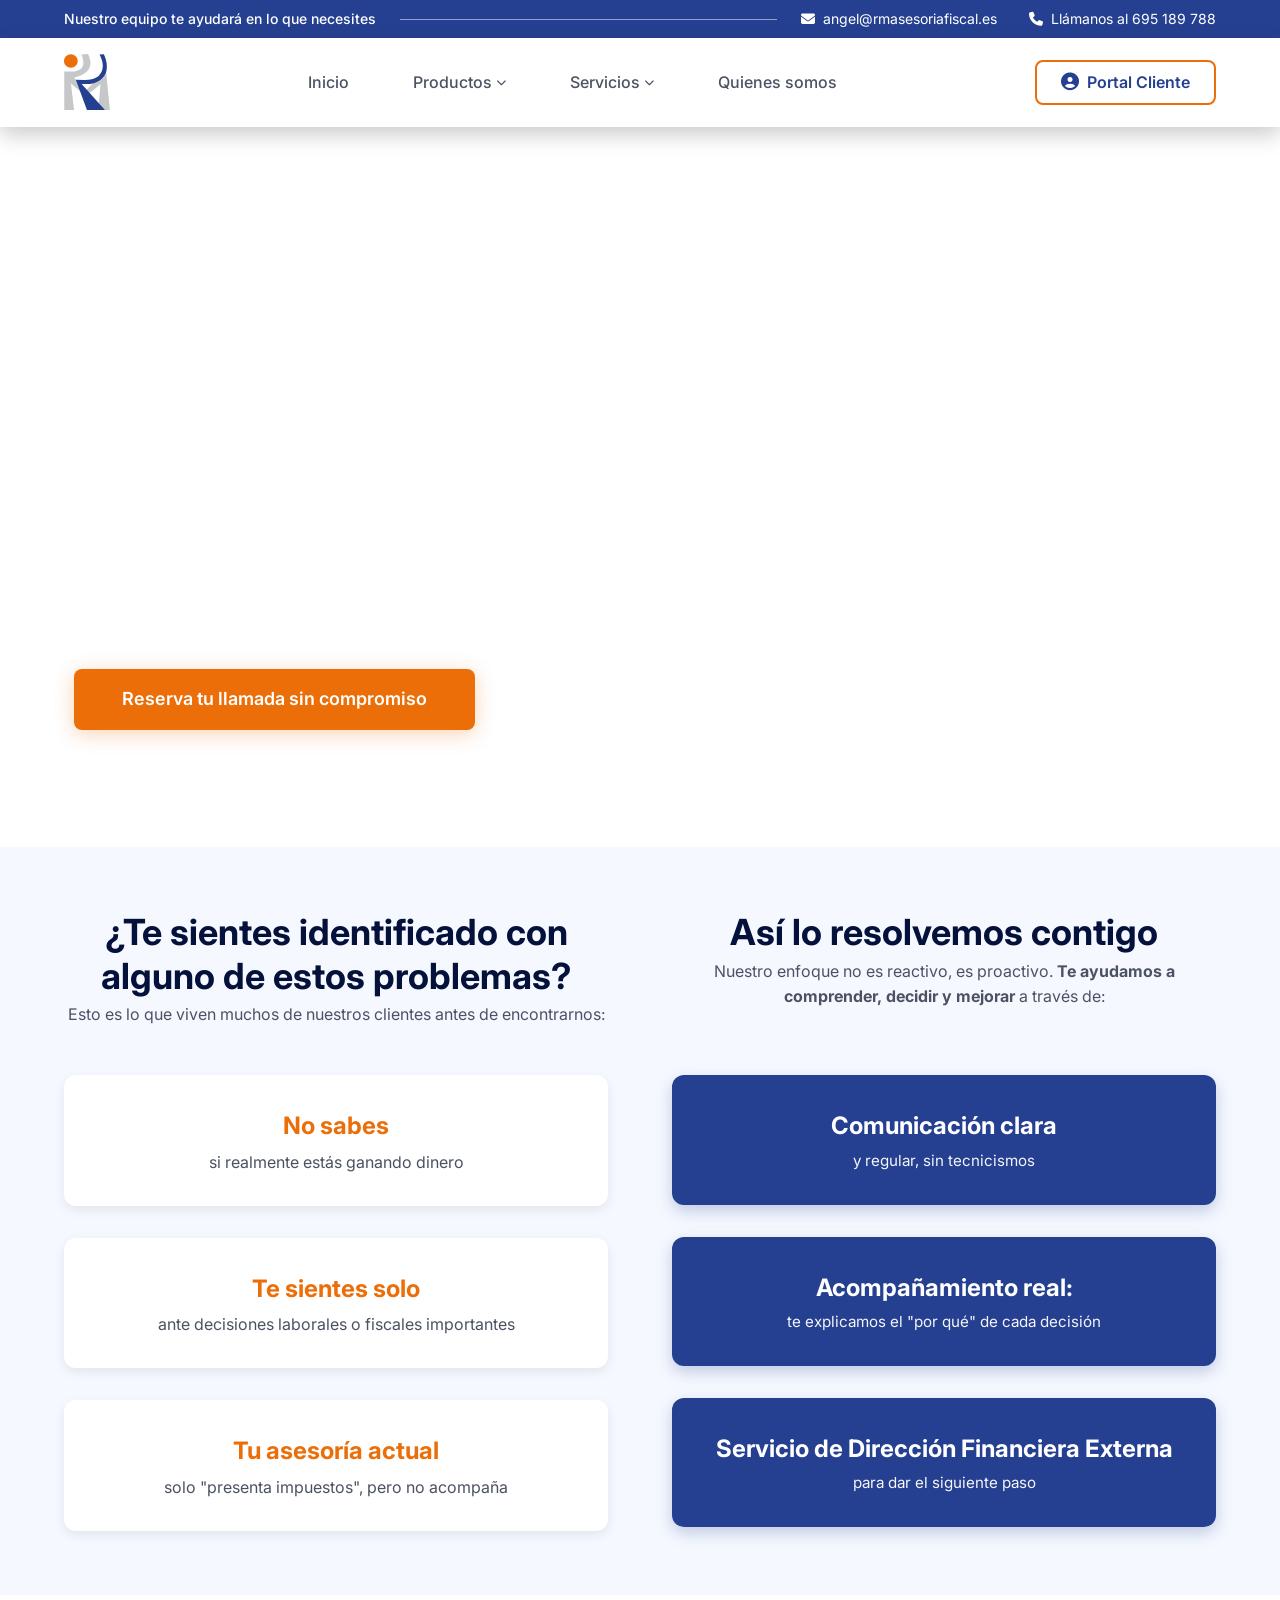
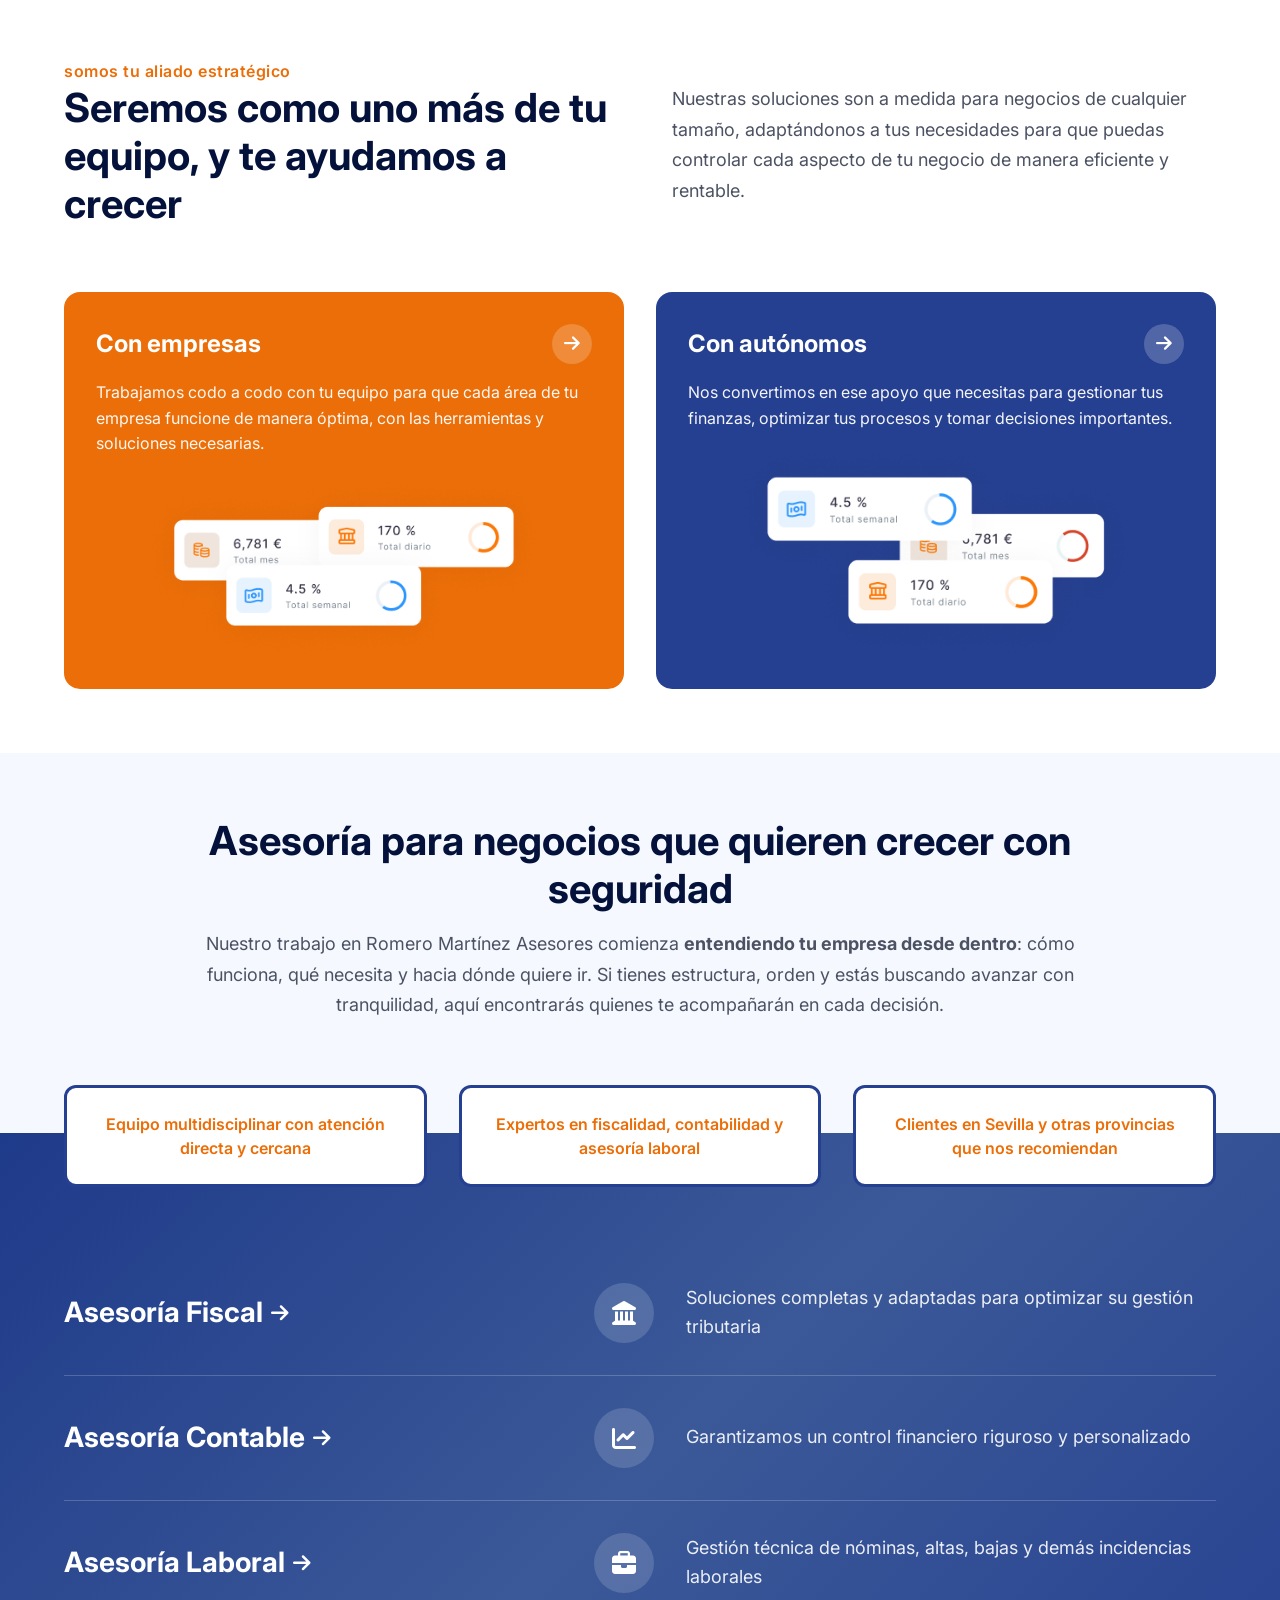
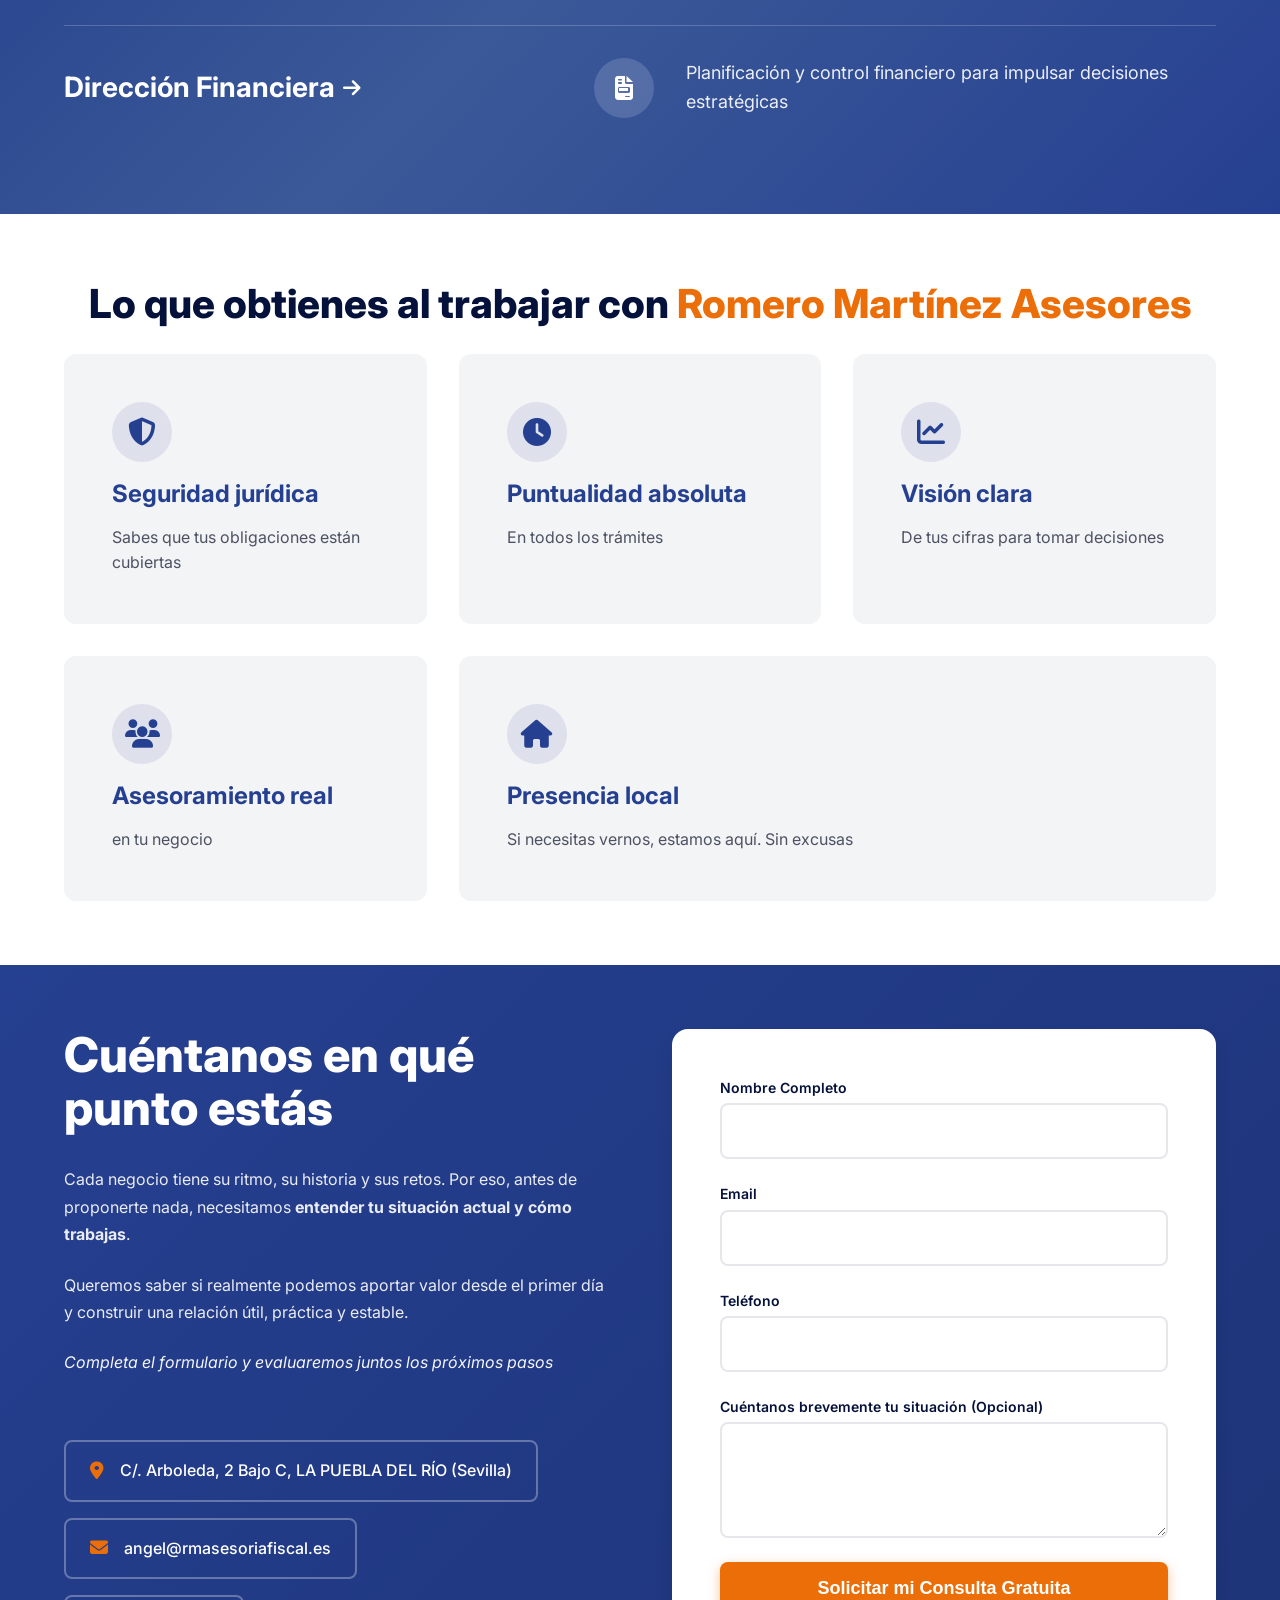
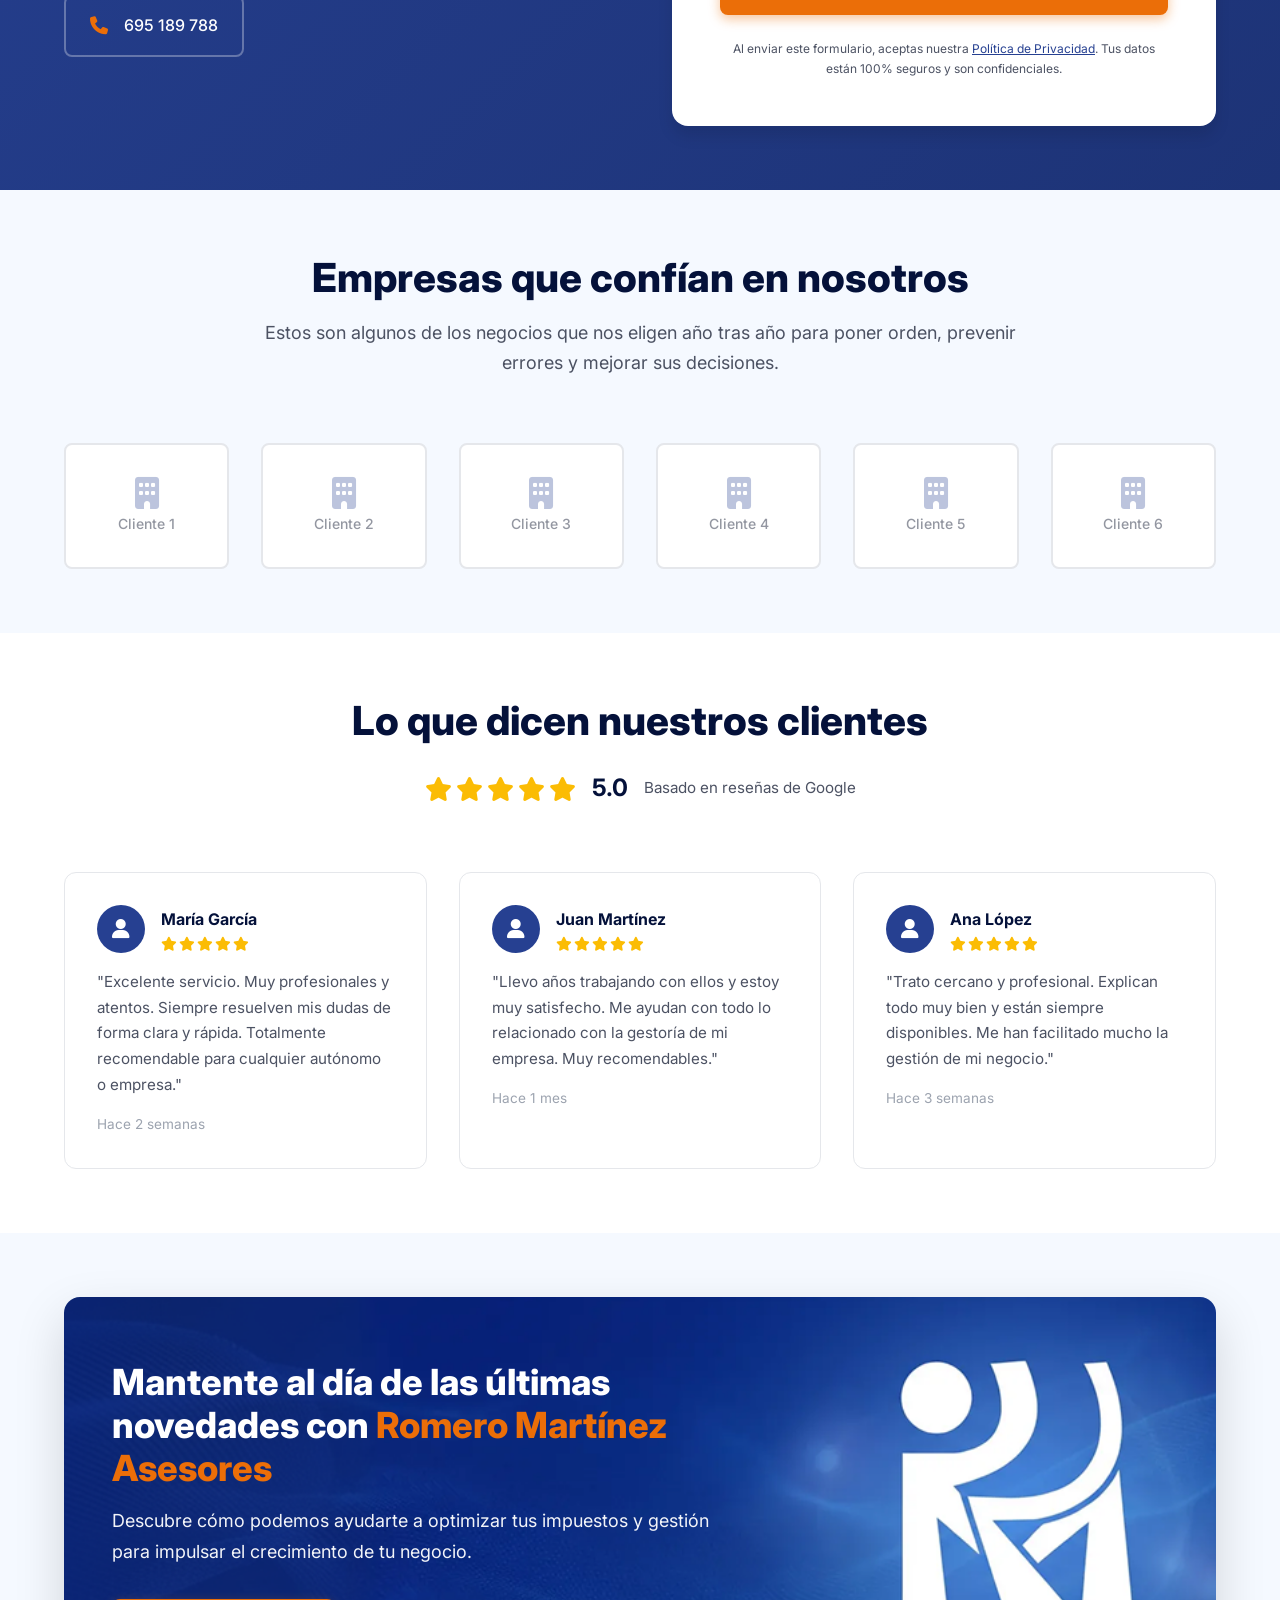
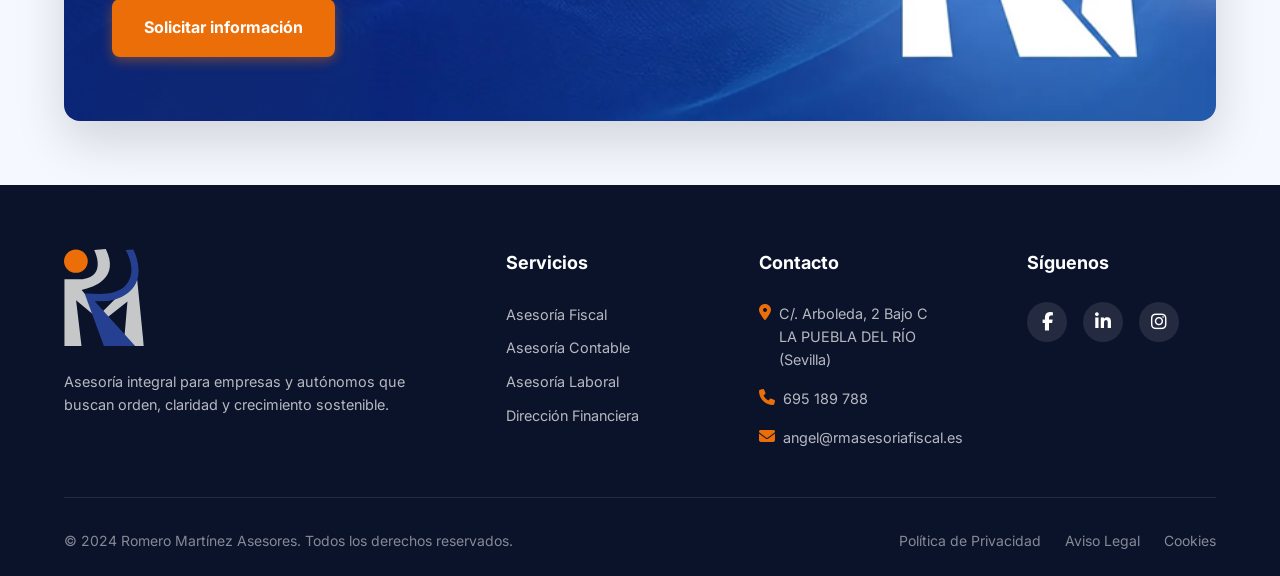
==== commit 848d3987: "feat: Remove 'Different Approach' section, add 'Testimonials' section styling, and update client log" ====
--- a/index.html
+++ b/index.html
@@ -126,7 +126,7 @@
                 <div class="hero-content">
                     <div class="hero-text">
                         <h1 class="hero-title">
-                            Claridad, orden y acompañamiento real para tu pyme
+                            Asesoría fiscal, laboral y contable especializada en autónomos y pymes
                         </h1>
                         <p class="hero-description">
                             Más de 20 años ayudando a empresas como la tuya a entender sus números,
@@ -364,67 +364,57 @@
             </div>
         </section>
 
-        <!-- Different Approach Section -->
-        <section class="different-approach">
+        <!-- Benefits Section -->
+        <section class="benefits-section">
             <div class="container">
-                <div class="da-layout">
-                    <!-- First Row: Intro + Orden Card -->
-                    <div class="da-row-1">
-                        <div class="da-intro">
-                            <h2 class="da-title">Un despacho diferente desde su raíz</h2>
-                            <p class="da-subtitle">
-                                No somos una asesoría industrial. Nacimos desde cero, crecimos por reputación,
-                                y seguimos eligiendo <strong>la calidad</strong> antes que la cantidad.
-                            </p>
-                            <a href="#contacto" class="btn-secondary">
-                                Quiero saber si este enfoque es para mi empresa
-                            </a>
-                        </div>
-
-                        <!-- Card 1: Orden -->
-                        <div class="da-card da-card-light da-card-orden">
-                            <h3 class="da-card-title">Orden como punto de partida</h3>
-                            <p class="da-card-description">
-                                Nuestro mejor cliente no es quien más factura, sino quien valora el orden
-                                y quiere hacer las cosas bien.
-                            </p>
-                            <div class="da-pills">
-                                <span class="da-pill">Cuadros de mando claros.</span>
-                                <span class="da-pill">Cierres mensuales que entiendes.</span>
-                                <span class="da-pill">Revisión de tu estructura administrativa.</span>
-                            </div>
-                        </div>
-                    </div>
-
-                    <!-- Second Row: Tecnología + Somos claros -->
-                    <div class="da-row-2">
-                        <!-- Card 2: Tecnología -->
-                        <div class="da-card da-card-light da-card-tecnologia">
-                            <h3 class="da-card-title">Tecnología como aliada</h3>
-                            <p class="da-card-description">
-                                Usamos ERPLoop, BiLoop y estamos implementando automatizaciones con Bitrix.
-                                Pero no te dejamos solo: te enseñamos a usarlas.
-                            </p>
-                            <div class="da-pills">
-                                <span class="da-pill">Videotutoriales y academia privada para clientes.</span>
-                                <span class="da-pill">Menos dudas repetitivas, más autonomía.</span>
-                                <span class="da-pill">Tecnología al servicio de la claridad.</span>
-                            </div>
-                        </div>
-
-                        <!-- Card 3: Somos claros -->
-                        <div class="da-card da-card-primary da-card-claros">
-                            <h3 class="da-card-title">Somos claros, no técnicos</h3>
-                            <p class="da-card-description">
-                                Explicamos lo fiscal, laboral y contable de forma que cualquier empresario
-                                pueda entenderlo. Desde el modelo 303 hasta tu margen de beneficios.
-                            </p>
-                            <div class="da-pills">
-                                <span class="da-pill">Nada de jerga innecesaria.</span>
-                                <span class="da-pill">Videos, guías y mini-cursos.</span>
-                                <span class="da-pill">Canal directo y atención rápida.</span>
-                            </div>
-                        </div>
+                <h2 class="benefits-title">
+                    Lo que obtienes al trabajar con <span class="highlight-orange">Romero Martínez Asesores</span>
+                </h2>
+
+                <div class="benefits-grid">
+                    <!-- Benefit 1: Seguridad jurídica -->
+                    <div class="benefit-card">
+                        <div class="benefit-icon">
+                            <i class="fas fa-shield-alt"></i>
+                        </div>
+                        <h3 class="benefit-card-title">Seguridad jurídica</h3>
+                        <p class="benefit-card-description">Sabes que tus obligaciones están cubiertas</p>
+                    </div>
+
+                    <!-- Benefit 2: Puntualidad absoluta -->
+                    <div class="benefit-card">
+                        <div class="benefit-icon">
+                            <i class="fas fa-clock"></i>
+                        </div>
+                        <h3 class="benefit-card-title">Puntualidad absoluta</h3>
+                        <p class="benefit-card-description">En todos los trámites</p>
+                    </div>
+
+                    <!-- Benefit 3: Visión clara -->
+                    <div class="benefit-card">
+                        <div class="benefit-icon">
+                            <i class="fas fa-chart-line"></i>
+                        </div>
+                        <h3 class="benefit-card-title">Visión clara</h3>
+                        <p class="benefit-card-description">De tus cifras para tomar decisiones</p>
+                    </div>
+
+                    <!-- Benefit 4: Asesoramiento real -->
+                    <div class="benefit-card">
+                        <div class="benefit-icon">
+                            <i class="fas fa-users"></i>
+                        </div>
+                        <h3 class="benefit-card-title">Asesoramiento real</h3>
+                        <p class="benefit-card-description">en tu negocio</p>
+                    </div>
+
+                    <!-- Benefit 5: Presencia local -->
+                    <div class="benefit-card benefit-card-wide">
+                        <div class="benefit-icon">
+                            <i class="fas fa-home"></i>
+                        </div>
+                        <h3 class="benefit-card-title">Presencia local</h3>
+                        <p class="benefit-card-description">Si necesitas vernos, estamos aquí. Sin excusas</p>
                     </div>
                 </div>
             </div>
@@ -528,112 +518,156 @@
                 <div class="clients-grid">
                     <!-- Client 1 -->
                     <div class="client-logo">
-                        <div class="client-placeholder">Logo 1</div>
+                        <i class="fas fa-building"></i>
+                        <div class="client-placeholder">Cliente 1</div>
                     </div>
 
                     <!-- Client 2 -->
                     <div class="client-logo">
-                        <div class="client-placeholder">Logo 2</div>
+                        <i class="fas fa-building"></i>
+                        <div class="client-placeholder">Cliente 2</div>
                     </div>
 
                     <!-- Client 3 -->
                     <div class="client-logo">
-                        <div class="client-placeholder">Logo 3</div>
+                        <i class="fas fa-building"></i>
+                        <div class="client-placeholder">Cliente 3</div>
                     </div>
 
                     <!-- Client 4 -->
                     <div class="client-logo">
-                        <div class="client-placeholder">Logo 4</div>
+                        <i class="fas fa-building"></i>
+                        <div class="client-placeholder">Cliente 4</div>
                     </div>
 
                     <!-- Client 5 -->
                     <div class="client-logo">
-                        <div class="client-placeholder">Logo 5</div>
+                        <i class="fas fa-building"></i>
+                        <div class="client-placeholder">Cliente 5</div>
                     </div>
 
                     <!-- Client 6 -->
                     <div class="client-logo">
-                        <div class="client-placeholder">Logo 6</div>
+                        <i class="fas fa-building"></i>
+                        <div class="client-placeholder">Cliente 6</div>
                     </div>
                 </div>
             </div>
         </section>
 
-        <!-- Benefits Section -->
-        <section class="benefits-section">
+        <!-- Testimonials Section -->
+        <section class="testimonials-section">
             <div class="container">
-                <h2 class="benefits-title">
-                    Lo que obtienes al trabajar con <span class="highlight-orange">Romero Martínez Asesores</span>
-                </h2>
-
-                <div class="benefits-grid">
-                    <!-- Benefit 1: Seguridad jurídica -->
-                    <div class="benefit-card">
-                        <div class="benefit-icon">
-                            <i class="fas fa-shield-alt"></i>
-                        </div>
-                        <h3 class="benefit-card-title">Seguridad jurídica</h3>
-                        <p class="benefit-card-description">Sabes que tus obligaciones están cubiertas</p>
-                    </div>
-
-                    <!-- Benefit 2: Puntualidad absoluta -->
-                    <div class="benefit-card">
-                        <div class="benefit-icon">
-                            <i class="fas fa-clock"></i>
-                        </div>
-                        <h3 class="benefit-card-title">Puntualidad absoluta</h3>
-                        <p class="benefit-card-description">En todos los trámites</p>
-                    </div>
-
-                    <!-- Benefit 3: Visión clara -->
-                    <div class="benefit-card">
-                        <div class="benefit-icon">
-                            <i class="fas fa-chart-line"></i>
-                        </div>
-                        <h3 class="benefit-card-title">Visión clara</h3>
-                        <p class="benefit-card-description">De tus cifras para tomar decisiones</p>
-                    </div>
-
-                    <!-- Benefit 4: Asesoramiento real -->
-                    <div class="benefit-card">
-                        <div class="benefit-icon">
-                            <i class="fas fa-users"></i>
-                        </div>
-                        <h3 class="benefit-card-title">Asesoramiento real</h3>
-                        <p class="benefit-card-description">en tu negocio</p>
-                    </div>
-
-                    <!-- Benefit 5: Presencia local -->
-                    <div class="benefit-card benefit-card-wide">
-                        <div class="benefit-icon">
-                            <i class="fas fa-home"></i>
-                        </div>
-                        <h3 class="benefit-card-title">Presencia local</h3>
-                        <p class="benefit-card-description">Si necesitas vernos, estamos aquí. Sin excusas</p>
-                    </div>
-                </div>
-            </div>
-        </section>
-
-        <!-- Newsletter Card Section -->
-        <section class="newsletter-card-section">
-            <div class="container">
-                <div class="newsletter-card">
-                    <div class="newsletter-content">
-                        <h2 class="newsletter-title">
-                            Mantente al día de las últimas novedades con
-                            <span class="highlight-orange">Romero Martínez Asesores</span>
-                        </h2>
-                        <p class="newsletter-description">
-                            Descubre cómo podemos ayudarte a optimizar tus impuestos y gestión
-                            para impulsar el crecimiento de tu negocio.
-                        </p>
-                        <a href="#contacto" class="newsletter-btn">Solicitar información</a>
+                <div class="testimonials-header">
+                    <h2 class="testimonials-title">Lo que dicen nuestros clientes</h2>
+                    <div class="testimonials-rating">
+                        <div class="rating-stars">
+                            <i class="fas fa-star"></i>
+                            <i class="fas fa-star"></i>
+                            <i class="fas fa-star"></i>
+                            <i class="fas fa-star"></i>
+                            <i class="fas fa-star"></i>
+                        </div>
+                        <span class="rating-score">5.0</span>
+                        <span class="rating-reviews">Basado en reseñas de Google</span>
+                    </div>
+                </div>
+
+                <div class="testimonials-grid">
+                    <!-- Testimonial 1 -->
+                    <div class="testimonial-card">
+                        <div class="testimonial-header">
+                            <div class="testimonial-avatar">
+                                <i class="fas fa-user"></i>
+                            </div>
+                            <div class="testimonial-info">
+                                <h4 class="testimonial-name">María García</h4>
+                                <div class="testimonial-stars">
+                                    <i class="fas fa-star"></i>
+                                    <i class="fas fa-star"></i>
+                                    <i class="fas fa-star"></i>
+                                    <i class="fas fa-star"></i>
+                                    <i class="fas fa-star"></i>
+                                </div>
+                            </div>
+                        </div>
+                        <p class="testimonial-text">
+                            "Excelente servicio. Muy profesionales y atentos. Siempre resuelven mis dudas
+                            de forma clara y rápida. Totalmente recomendable para cualquier autónomo o empresa."
+                        </p>
+                        <div class="testimonial-date">Hace 2 semanas</div>
+                    </div>
+
+                    <!-- Testimonial 2 -->
+                    <div class="testimonial-card">
+                        <div class="testimonial-header">
+                            <div class="testimonial-avatar">
+                                <i class="fas fa-user"></i>
+                            </div>
+                            <div class="testimonial-info">
+                                <h4 class="testimonial-name">Juan Martínez</h4>
+                                <div class="testimonial-stars">
+                                    <i class="fas fa-star"></i>
+                                    <i class="fas fa-star"></i>
+                                    <i class="fas fa-star"></i>
+                                    <i class="fas fa-star"></i>
+                                    <i class="fas fa-star"></i>
+                                </div>
+                            </div>
+                        </div>
+                        <p class="testimonial-text">
+                            "Llevo años trabajando con ellos y estoy muy satisfecho. Me ayudan con todo
+                            lo relacionado con la gestoría de mi empresa. Muy recomendables."
+                        </p>
+                        <div class="testimonial-date">Hace 1 mes</div>
+                    </div>
+
+                    <!-- Testimonial 3 -->
+                    <div class="testimonial-card">
+                        <div class="testimonial-header">
+                            <div class="testimonial-avatar">
+                                <i class="fas fa-user"></i>
+                            </div>
+                            <div class="testimonial-info">
+                                <h4 class="testimonial-name">Ana López</h4>
+                                <div class="testimonial-stars">
+                                    <i class="fas fa-star"></i>
+                                    <i class="fas fa-star"></i>
+                                    <i class="fas fa-star"></i>
+                                    <i class="fas fa-star"></i>
+                                    <i class="fas fa-star"></i>
+                                </div>
+                            </div>
+                        </div>
+                        <p class="testimonial-text">
+                            "Trato cercano y profesional. Explican todo muy bien y están siempre disponibles.
+                            Me han facilitado mucho la gestión de mi negocio."
+                        </p>
+                        <div class="testimonial-date">Hace 3 semanas</div>
                     </div>
                 </div>
             </div>
         </section>
     </main>
+
+    <!-- Newsletter Card Section -->
+    <section class="newsletter-card-section">
+        <div class="container">
+            <div class="newsletter-card">
+                <div class="newsletter-content">
+                    <h2 class="newsletter-title">
+                        Mantente al día de las últimas novedades con
+                        <span class="highlight-orange">Romero Martínez Asesores</span>
+                    </h2>
+                    <p class="newsletter-description">
+                        Descubre cómo podemos ayudarte a optimizar tus impuestos y gestión
+                        para impulsar el crecimiento de tu negocio.
+                    </p>
+                    <a href="#contacto" class="newsletter-btn">Solicitar información</a>
+                </div>
+            </div>
+        </div>
+    </section>
 
     <!-- Footer -->
     <footer class="footer">
--- a/css/styles.css
+++ b/css/styles.css
@@ -170,7 +170,7 @@
     background-color: rgba(255, 255, 255, 0.8);
     backdrop-filter: blur(10px);
     -webkit-backdrop-filter: blur(10px);
-    box-shadow: 0 4px 6px rgba(0, 0, 0, 0.05);
+    box-shadow: 0 8px 20px rgba(0, 0, 0, 0.20);
     border-bottom: 1px solid rgba(255, 255, 255, 0.3);
     position: sticky;
     top: 0;
@@ -416,7 +416,7 @@
 .btn-primary:hover {
     background-color: #d46207;
     transform: translateY(-3px);
-    box-shadow: 0 8px 30px rgba(235, 110, 8, 0.4);
+    box-shadow: 0 8px 30px rgba(235, 110, 8, 0.6), 0 0 40px rgba(235, 110, 8, 0.4);
 }
 
 /* Animations */
@@ -488,14 +488,14 @@
     background-color: var(--color-white);
     padding: var(--spacing-xl);
     border-radius: var(--radius-lg);
-    box-shadow: var(--shadow-sm);
+    box-shadow: 0 4px 12px rgba(0, 0, 0, 0.08);
     transition: all var(--transition-normal);
     text-align: center;
 }
 
 .problem-card:hover {
-    transform: translateY(-4px);
-    box-shadow: var(--shadow-md);
+    transform: translateY(-8px);
+    box-shadow: 0 12px 30px rgba(0, 0, 0, 0.15), 0 0 25px rgba(235, 110, 8, 0.2);
 }
 
 .problem-title {
@@ -516,14 +516,14 @@
     background-color: var(--color-primary);
     padding: var(--spacing-xl);
     border-radius: var(--radius-lg);
-    box-shadow: var(--shadow-md);
+    box-shadow: 0 6px 16px rgba(38, 64, 145, 0.25);
     transition: all var(--transition-normal);
     text-align: center;
 }
 
 .solution-card:hover {
-    transform: translateY(-4px);
-    box-shadow: var(--shadow-lg);
+    transform: translateY(-8px) scale(1.02);
+    box-shadow: 0 16px 40px rgba(38, 64, 145, 0.35), 0 0 30px rgba(38, 64, 145, 0.3);
     background-color: #2f4fa3;
 }
 
@@ -599,11 +599,29 @@
     display: flex;
     flex-direction: column;
     gap: var(--spacing-md);
+    position: relative;
+    overflow: hidden;
+}
+
+.sa-card::before {
+    content: '';
+    position: absolute;
+    top: -50%;
+    right: -50%;
+    width: 200%;
+    height: 200%;
+    background: radial-gradient(circle, rgba(255, 255, 255, 0.1) 0%, transparent 70%);
+    opacity: 0;
+    transition: opacity var(--transition-normal);
+}
+
+.sa-card:hover::before {
+    opacity: 1;
 }
 
 .sa-card:hover {
-    transform: translateY(-6px);
-    box-shadow: var(--shadow-lg);
+    transform: translateY(-10px) scale(1.02);
+    box-shadow: 0 20px 50px rgba(0, 0, 0, 0.25);
 }
 
 /* Empresa Card (Orange) */
@@ -612,10 +630,18 @@
     color: var(--color-white);
 }
 
+.sa-card-empresa:hover {
+    box-shadow: 0 20px 50px rgba(235, 110, 8, 0.4), 0 0 40px rgba(235, 110, 8, 0.3);
+}
+
 /* Autonomo Card (Primary Blue) */
 .sa-card-autonomo {
     background-color: var(--color-primary);
     color: var(--color-white);
+}
+
+.sa-card-autonomo:hover {
+    box-shadow: 0 20px 50px rgba(38, 64, 145, 0.4), 0 0 40px rgba(38, 64, 145, 0.3);
 }
 
 .sa-card-header {
@@ -643,7 +669,7 @@
 
 .sa-card:hover .sa-card-icon {
     background-color: rgba(255, 255, 255, 0.3);
-    transform: rotate(-45deg);
+    transform: rotate(360deg) scale(1.1);
 }
 
 .sa-card-icon i {
@@ -668,6 +694,30 @@
 .sa-card-image img {
     width: 100%;
     height: auto;
+    animation: float 3s ease-in-out infinite;
+    transition: transform var(--transition-normal);
+}
+
+.sa-card:hover .sa-card-image img {
+    transform: scale(1.05);
+    animation-play-state: paused;
+}
+
+/* Floating Animation */
+@keyframes float {
+
+    0%,
+    100% {
+        transform: translateY(0px);
+    }
+
+    50% {
+        transform: translateY(-15px);
+    }
+}
+
+
+.sa-card-image img {
     max-width: 400px;
 }
 
@@ -734,12 +784,34 @@
     border-radius: var(--radius-lg);
     padding: var(--spacing-lg) var(--spacing-xl);
     text-align: center;
-    transition: all var(--transition-normal);
+    transition: all 0.4s cubic-bezier(0.4, 0, 0.2, 1);
+    position: relative;
+    overflow: hidden;
+    transform-style: preserve-3d;
+}
+
+.as-feature-card::before {
+    content: '';
+    position: absolute;
+    top: 0;
+    left: 0;
+    right: 0;
+    bottom: 0;
+    background: linear-gradient(135deg, var(--color-secondary-accent) 0%, #ff8c42 100%);
+    transform: scaleX(0);
+    transform-origin: left;
+    transition: transform 0.4s cubic-bezier(0.4, 0, 0.2, 1);
+    z-index: 0;
+}
+
+.as-feature-card:hover::before {
+    transform: scaleX(1);
 }
 
 .as-feature-card:hover {
-    transform: translateY(-4px);
-    box-shadow: 0 8px 20px rgba(0, 0, 0, 0.2);
+    transform: translateY(-8px) rotateY(5deg) scale(1.05);
+    box-shadow: 0 15px 40px rgba(235, 110, 8, 0.4), 0 0 30px rgba(235, 110, 8, 0.3);
+    border-color: var(--color-secondary-accent);
 }
 
 .as-feature-card p {
@@ -748,6 +820,14 @@
     color: var(--color-secondary-accent);
     line-height: 1.5;
     margin: 0;
+    position: relative;
+    z-index: 1;
+    transition: all 0.3s ease;
+}
+
+.as-feature-card:hover p {
+    color: var(--color-white);
+    transform: scale(1.05);
 }
 
 /* Services List */
@@ -838,191 +918,28 @@
 }
 
 /* ==========================================
-   Different Approach Section
-   ========================================== */
-.different-approach {
-    padding: var(--spacing-3xl) 0;
-    background-color: var(--color-light);
-}
-
-.da-layout {
-    display: flex;
-    flex-direction: column;
-    gap: var(--spacing-xl);
-}
-
-/* First Row: Intro + Orden */
-.da-row-1 {
-    display: grid;
-    grid-template-columns: 1fr 1fr;
-    gap: var(--spacing-xl);
-    align-items: start;
-}
-
-/* Second Row: Tecnología + Somos claros */
-.da-row-2 {
-    display: grid;
-    grid-template-columns: 1fr 1fr;
-    gap: var(--spacing-xl);
-}
-
-/* Intro Column */
-
-.da-title {
-    font-size: 2.75rem;
-    font-weight: var(--font-weight-extrabold);
-    color: var(--color-dark);
-    line-height: 1.1;
-    margin-bottom: var(--spacing-lg);
-}
-
-.da-subtitle {
-    font-size: 1.125rem;
-    color: var(--color-text);
-    line-height: 1.7;
-    margin-bottom: var(--spacing-xl);
-}
-
-.btn-secondary {
-    display: inline-block;
-    padding: var(--spacing-md) var(--spacing-xl);
-    background-color: var(--color-secondary-accent);
-    color: var(--color-white);
-    font-size: 1rem;
-    font-weight: var(--font-weight-semibold);
-    border-radius: var(--radius-md);
-    transition: all var(--transition-normal);
-    box-shadow: 0 4px 12px rgba(235, 110, 8, 0.3);
-    text-align: center;
-}
-
-.btn-secondary:hover {
-    background-color: #d46207;
-    transform: translateY(-2px);
-    box-shadow: 0 6px 20px rgba(235, 110, 8, 0.4);
-}
-
-.da-card {
-    padding: var(--spacing-xl);
-    border-radius: var(--radius-xl);
-    transition: all var(--transition-normal);
-    overflow: visible;
-    position: relative;
-}
-
-.da-card:hover {
-    transform: translateY(-4px);
-    box-shadow: var(--shadow-lg);
-}
-
-/* Light Card (Orden, Tecnología) */
-.da-card-light {
-    background-color: #FFF7F1;
-}
-
-.da-card-light .da-card-title {
-    color: var(--color-secondary-accent);
-}
-
-.da-card-light .da-card-description,
-.da-card-light .da-card-list {
-    color: var(--color-text);
-}
-
-/* Primary Card (Somos claros) */
-.da-card-primary {
-    background-color: var(--color-primary);
-}
-
-.da-card-primary .da-card-title,
-.da-card-primary .da-card-description {
-    color: var(--color-white);
-}
-
-/* Card Background Images */
-.da-card-orden {
-    background-image: url('../assets/elements/element-circle.png');
-    background-repeat: no-repeat;
-    background-position: bottom 50px right -20px;
-    background-size: 350px;
-}
-
-.da-card-tecnologia {
-    background-image: url('../assets/elements/element-rm.png');
-    background-repeat: no-repeat;
-    background-position: bottom -70px right -10px;
-    background-size: 300px;
-}
-
-.da-card-claros {
-    background-image: url('../assets/elements/element-r.png');
-    background-repeat: no-repeat;
-    background-position: bottom -120px right 10px;
-    background-size: 300px;
-}
-
-/* Card Content */
-.da-card-title {
-    font-size: 1.5rem;
-    font-weight: var(--font-weight-bold);
-    margin-bottom: var(--spacing-sm);
-    line-height: 1.3;
-}
-
-.da-card-description {
-    font-size: 1rem;
-    line-height: 1.6;
-    margin-bottom: var(--spacing-md);
-}
-
-.da-card-list {
-    list-style: none;
-    padding: 0;
-    margin: 0;
-}
-
-.da-card-list li {
-    position: relative;
-    padding-left: var(--spacing-lg);
-    margin-bottom: var(--spacing-sm);
-    line-height: 1.6;
-}
-
-.da-card-list li::before {
-    content: '•';
-    position: absolute;
-    left: 0;
-    color: var(--color-secondary-accent);
-    font-weight: var(--font-weight-bold);
-    font-size: 1.25rem;
-}
-
-/* Pills */
-.da-pills {
-    display: flex;
-    flex-direction: column;
-    gap: var(--spacing-sm);
-    align-items: flex-start;
-}
-
-.da-pill {
-    display: inline-block;
-    padding: var(--spacing-sm) var(--spacing-md);
-    background-color: var(--color-white);
-    color: var(--color-text);
-    border-radius: 50px;
-    font-size: 0.875rem;
-    font-weight: var(--font-weight-medium);
-    width: fit-content;
-}
-
-/* ==========================================
    Contact Form Section
    ========================================== */
 .contact-form {
     padding: var(--spacing-3xl) 0;
-    background: linear-gradient(135deg, #264091 0%, #0B132B 100%);
-    color: var(--color-white);
+    background: linear-gradient(135deg, #264091, #1a2f6e, #1b2955, #264091);
+    background-size: 400% 400%;
+    animation: gradientShift 15s ease infinite;
+    color: var(--color-white);
+}
+
+@keyframes gradientShift {
+    0% {
+        background-position: 0% 50%;
+    }
+
+    50% {
+        background-position: 100% 50%;
+    }
+
+    100% {
+        background-position: 0% 50%;
+    }
 }
 
 .cf-grid {
@@ -1217,23 +1134,34 @@
     display: flex;
     align-items: center;
     justify-content: center;
-    padding: var(--spacing-lg);
-    background-color: var(--color-primary);
+    flex-direction: column;
+    gap: var(--spacing-xs);
+    padding: var(--spacing-xl);
+    background-color: var(--color-white);
+    border: 2px solid #e5e7eb;
     border-radius: var(--radius-md);
     transition: all var(--transition-normal);
-    min-height: 100px;
+    min-height: 120px;
 }
 
 .client-logo:hover {
     transform: translateY(-4px);
-    box-shadow: var(--shadow-md);
+    box-shadow: 0 8px 20px rgba(0, 0, 0, 0.1);
+    border-color: var(--color-primary);
 }
 
 .client-placeholder {
     font-size: 0.875rem;
-    color: var(--color-white);
-    opacity: 0.5;
+    color: var(--color-text);
+    opacity: 0.6;
     text-align: center;
+    font-weight: var(--font-weight-medium);
+}
+
+.client-logo i {
+    font-size: 32px;
+    color: var(--color-primary);
+    opacity: 0.3;
 }
 
 /* ==========================================
@@ -1374,6 +1302,132 @@
 }
 
 /* ==========================================
+   Testimonials Section
+   ========================================== */
+.testimonials-section {
+    padding: var(--spacing-3xl) 0;
+    background-color: var(--color-white);
+}
+
+.testimonials-header {
+    text-align: center;
+    margin-bottom: var(--spacing-3xl);
+}
+
+.testimonials-title {
+    font-size: 2.5rem;
+    font-weight: var(--font-weight-extrabold);
+    color: var(--color-dark);
+    line-height: 1.2;
+    margin-bottom: var(--spacing-lg);
+}
+
+.testimonials-rating {
+    display: flex;
+    align-items: center;
+    justify-content: center;
+    gap: var(--spacing-md);
+    flex-wrap: wrap;
+}
+
+.rating-stars {
+    display: flex;
+    gap: 4px;
+}
+
+.rating-stars i {
+    font-size: 24px;
+    color: #FBBC04;
+}
+
+.rating-score {
+    font-size: 1.5rem;
+    font-weight: var(--font-weight-bold);
+    color: var(--color-dark);
+}
+
+.rating-reviews {
+    font-size: 0.95rem;
+    color: var(--color-text);
+}
+
+.testimonials-grid {
+    display: grid;
+    grid-template-columns: repeat(3, 1fr);
+    gap: var(--spacing-xl);
+}
+
+.testimonial-card {
+    background-color: var(--color-white);
+    border: 1px solid #e5e7eb;
+    border-radius: var(--radius-lg);
+    padding: var(--spacing-xl);
+    transition: all var(--transition-normal);
+}
+
+.testimonial-card:hover {
+    transform: translateY(-4px);
+    box-shadow: 0 8px 20px rgba(0, 0, 0, 0.1);
+    border-color: var(--color-primary);
+}
+
+.testimonial-header {
+    display: flex;
+    align-items: center;
+    gap: var(--spacing-md);
+    margin-bottom: var(--spacing-md);
+}
+
+.testimonial-avatar {
+    width: 48px;
+    height: 48px;
+    border-radius: 50%;
+    background-color: var(--color-primary);
+    display: flex;
+    align-items: center;
+    justify-content: center;
+    flex-shrink: 0;
+}
+
+.testimonial-avatar i {
+    font-size: 20px;
+    color: var(--color-white);
+}
+
+.testimonial-info {
+    flex: 1;
+}
+
+.testimonial-name {
+    font-size: 1rem;
+    font-weight: var(--font-weight-bold);
+    color: var(--color-dark);
+    margin: 0 0 4px 0;
+}
+
+.testimonial-stars {
+    display: flex;
+    gap: 2px;
+}
+
+.testimonial-stars i {
+    font-size: 14px;
+    color: #FBBC04;
+}
+
+.testimonial-text {
+    font-size: 0.95rem;
+    color: var(--color-text);
+    line-height: 1.7;
+    margin-bottom: var(--spacing-md);
+}
+
+.testimonial-date {
+    font-size: 0.85rem;
+    color: #9ca3af;
+}
+
+/* ==========================================
    Footer
    ========================================== */
 .footer {
@@ -1651,6 +1705,15 @@
 
     .newsletter-card {
         padding: var(--spacing-xl);
+    }
+
+    /* Testimonials Tablet */
+    .testimonials-grid {
+        grid-template-columns: 1fr;
+    }
+
+    .testimonials-title {
+        font-size: 2rem;
     }
 
     /* Footer Tablet */
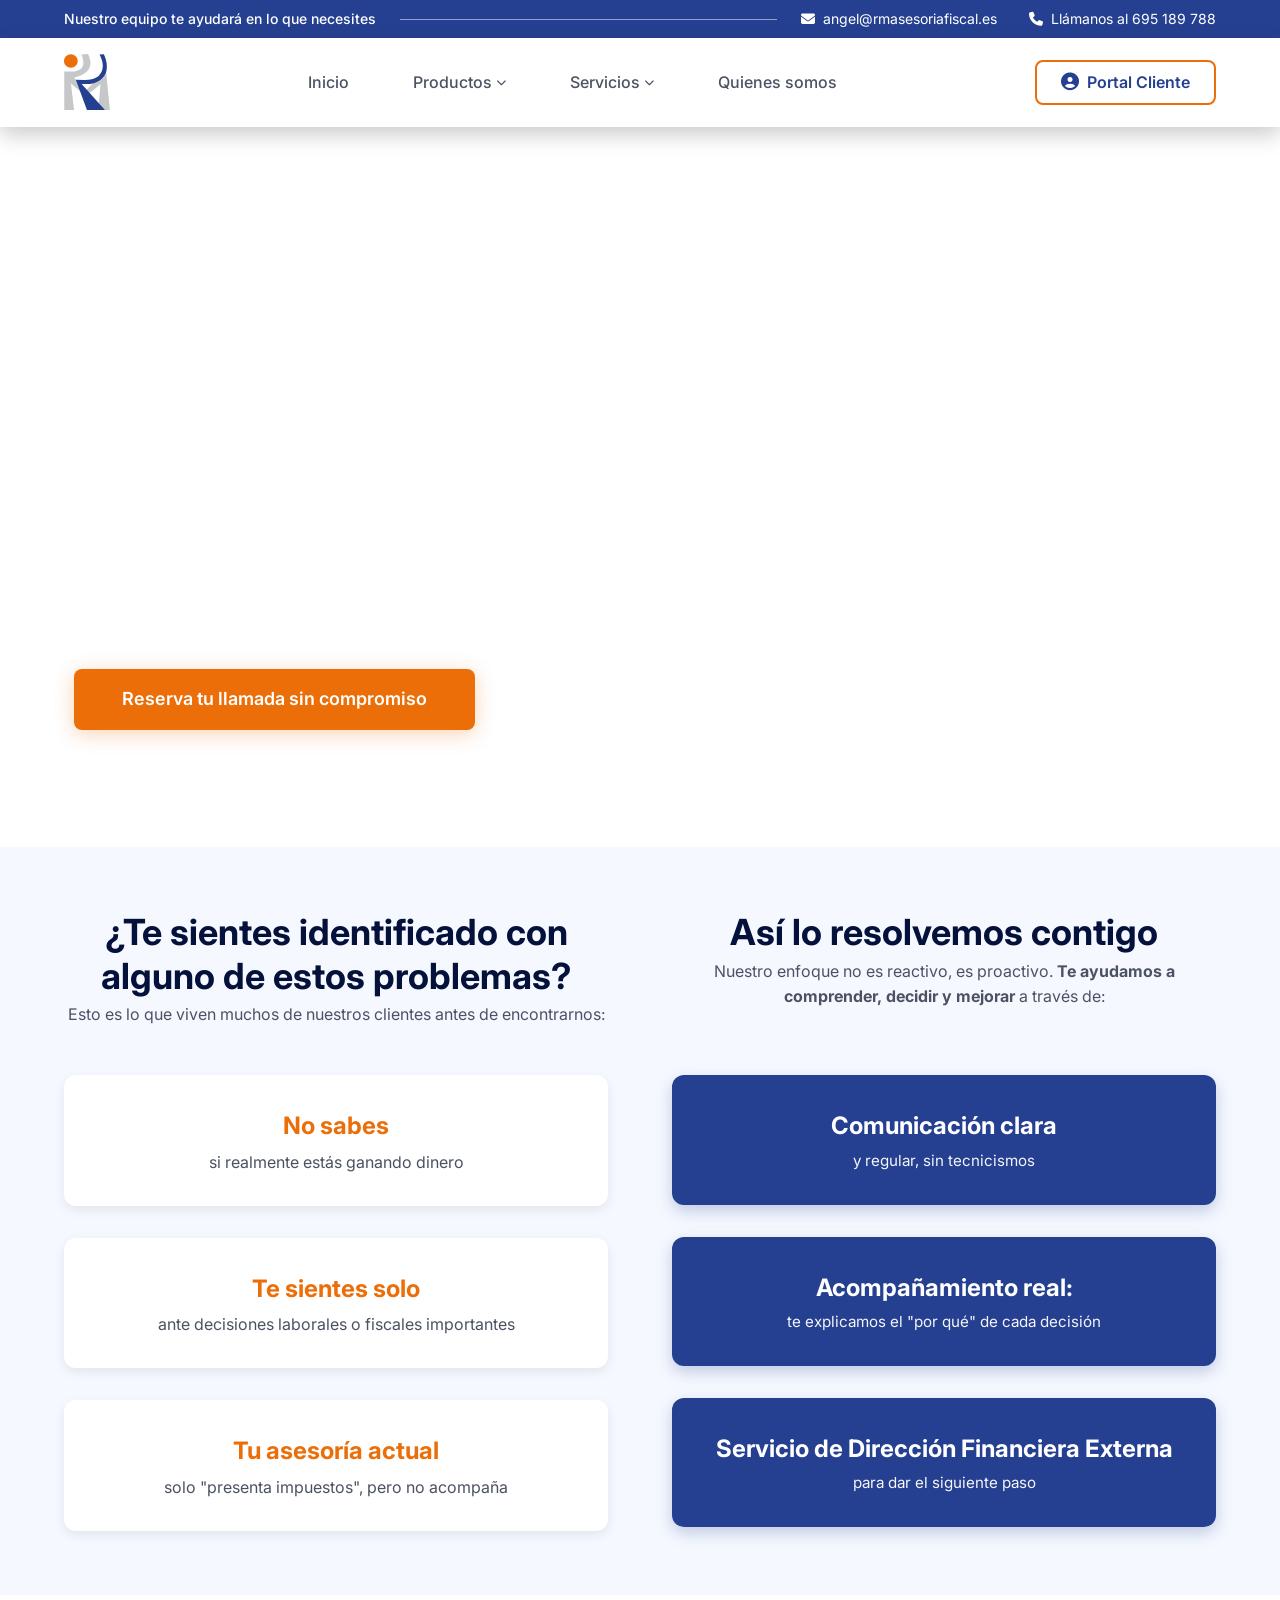
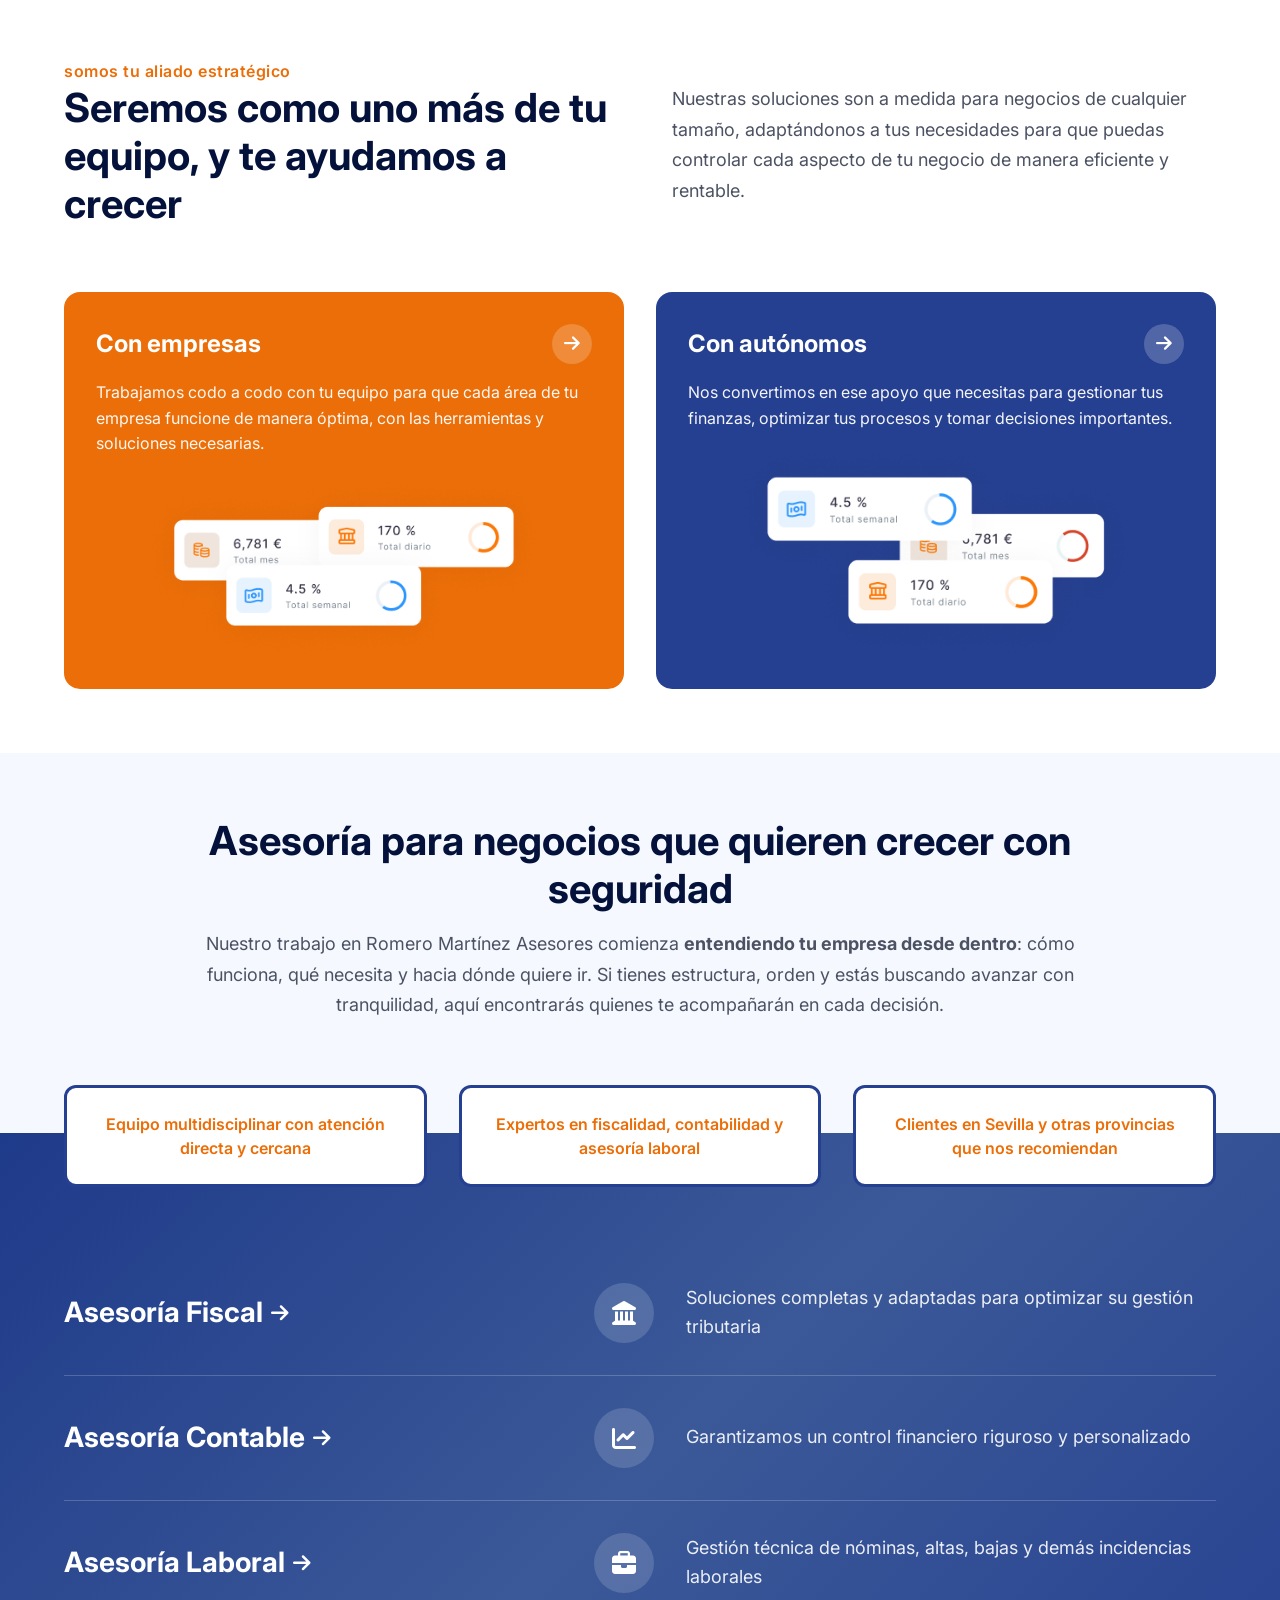
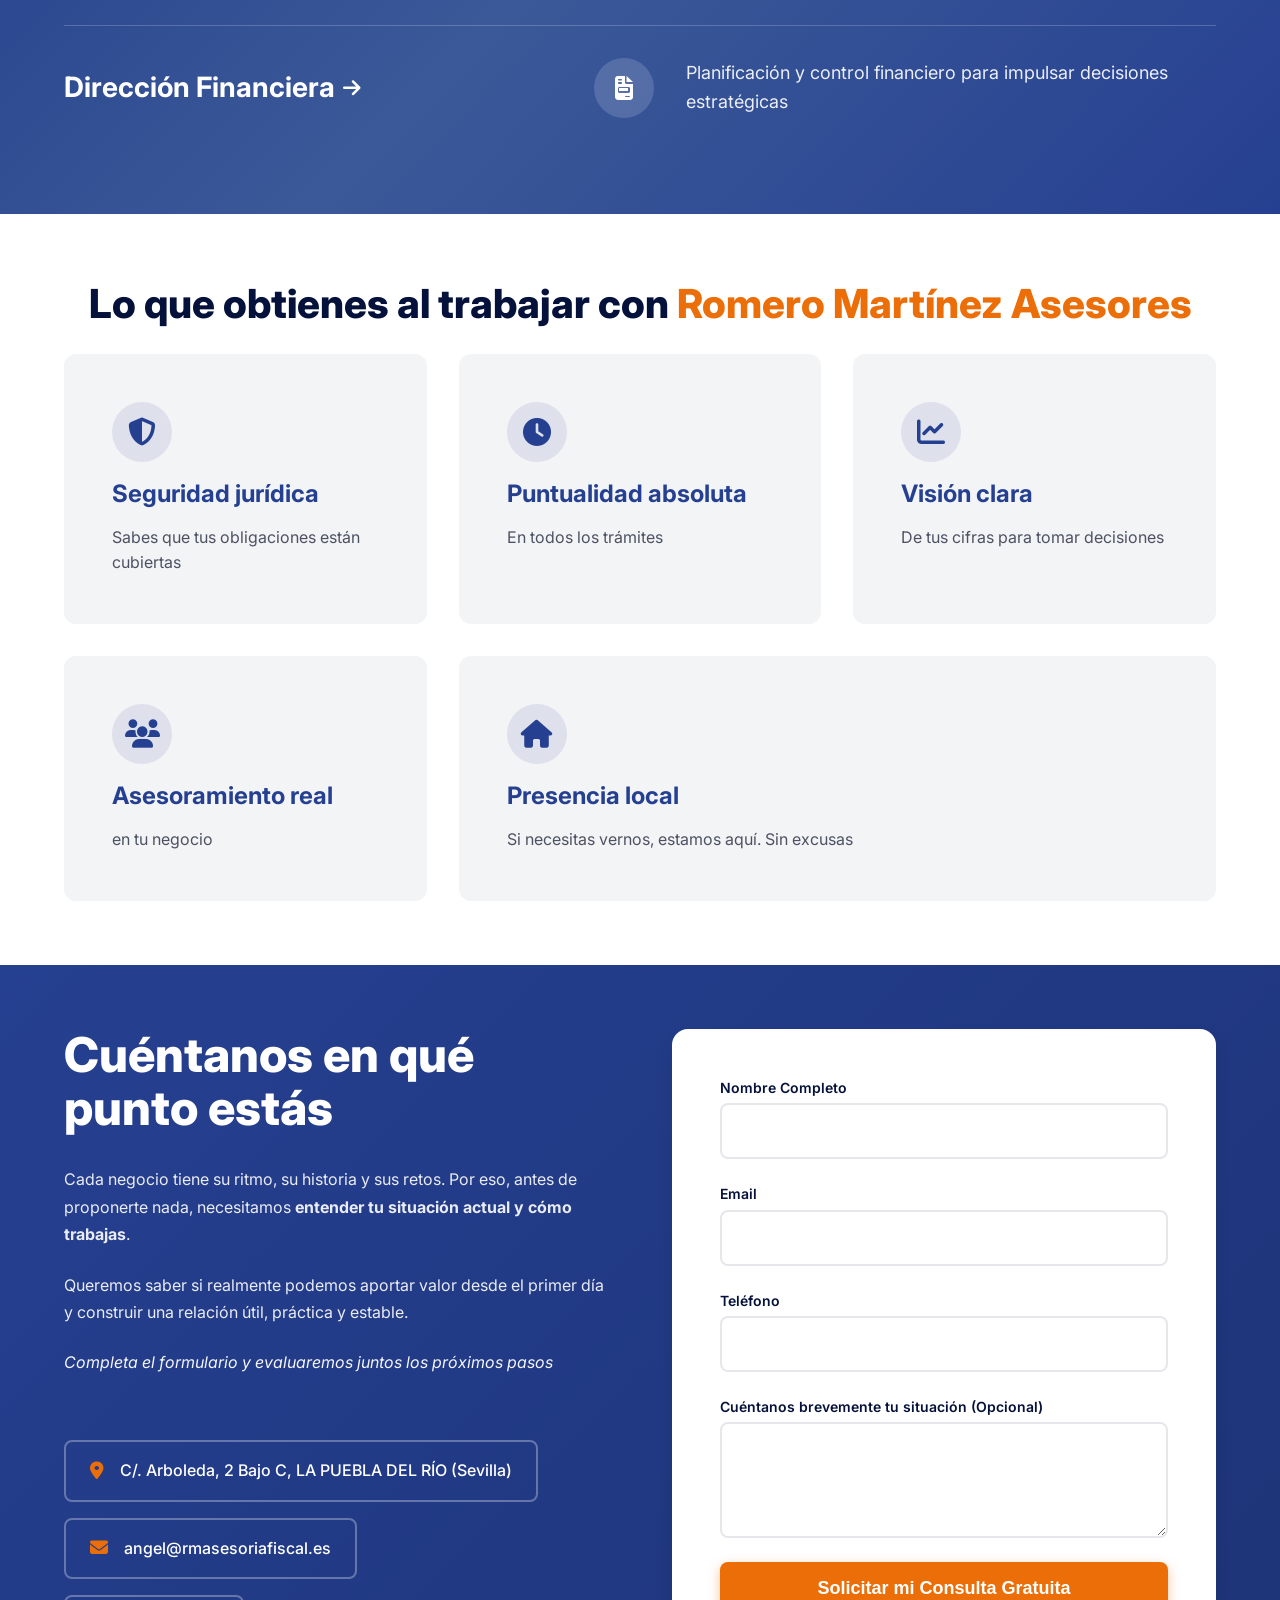
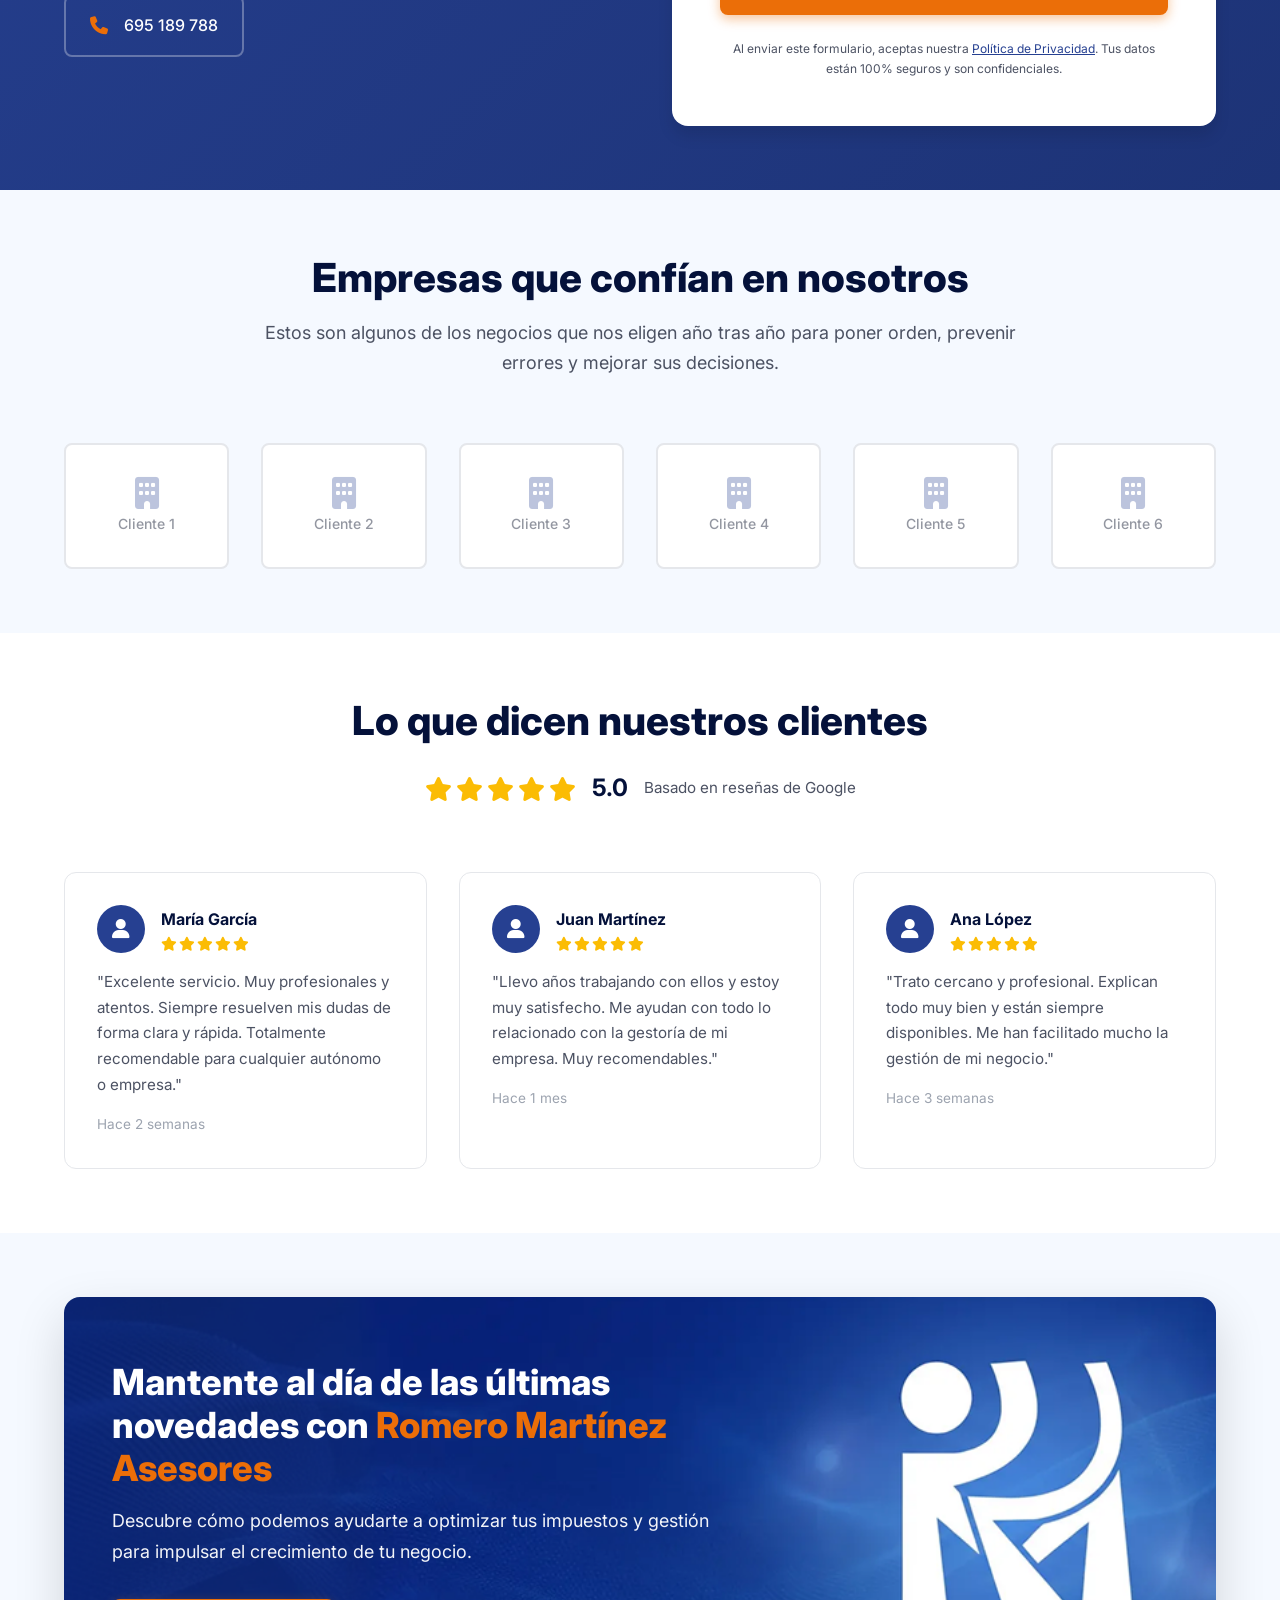
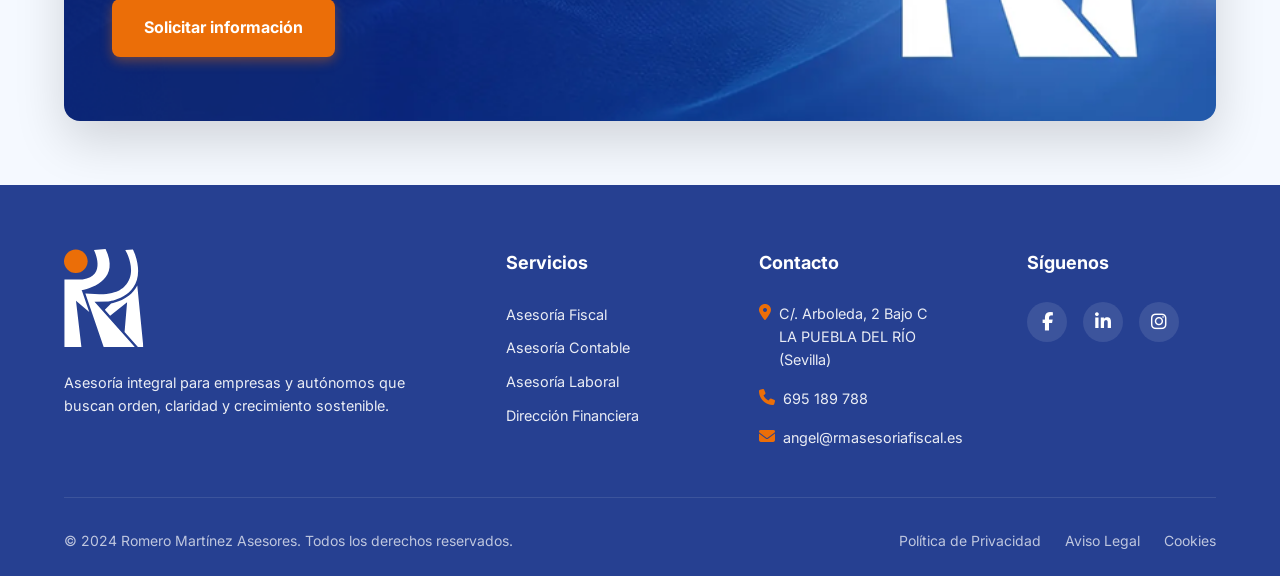
==== commit 9828ecec: "ajust footer" ====
--- a/index.html
+++ b/index.html
@@ -675,7 +675,7 @@
             <div class="footer-grid">
                 <!-- Column 1: Logo & Description -->
                 <div class="footer-column">
-                    <img src="assets/logo/logo-rma.svg" alt="Romero Martínez Asesores" class="footer-logo">
+                    <img src="assets/logo/logo-white.svg" alt="Romero Martínez Asesores" class="footer-logo">
                     <p class="footer-description">
                         Asesoría integral para empresas y autónomos que buscan orden,
                         claridad y crecimiento sostenible.
--- a/css/styles.css
+++ b/css/styles.css
@@ -1431,7 +1431,7 @@
    Footer
    ========================================== */
 .footer {
-    background-color: #0B132B;
+    background-color: #264091;
     color: var(--color-white);
     padding: var(--spacing-3xl) 0 var(--spacing-lg) 0;
 }
@@ -1459,7 +1459,7 @@
 
 .footer-description {
     font-size: 0.9rem;
-    color: rgba(255, 255, 255, 0.7);
+    color: rgba(255, 255, 255, 0.9);
     line-height: 1.6;
 }
 
@@ -1480,7 +1480,7 @@
 }
 
 .footer-links a {
-    color: rgba(255, 255, 255, 0.7);
+    color: rgba(255, 255, 255, 0.9);
     text-decoration: none;
     font-size: 0.9rem;
     transition: color var(--transition-fast);
@@ -1504,7 +1504,7 @@
     align-items: flex-start;
     gap: var(--spacing-sm);
     font-size: 0.9rem;
-    color: rgba(255, 255, 255, 0.7);
+    color: rgba(255, 255, 255, 0.9);
 }
 
 .footer-contact i {
@@ -1514,7 +1514,7 @@
 }
 
 .footer-contact a {
-    color: rgba(255, 255, 255, 0.7);
+    color: rgba(255, 255, 255, 0.9);
     text-decoration: none;
     transition: color var(--transition-fast);
 }
@@ -1560,7 +1560,7 @@
 
 .footer-copyright {
     font-size: 0.875rem;
-    color: rgba(255, 255, 255, 0.5);
+    color: rgba(255, 255, 255, 0.7);
     margin: 0;
 }
 
@@ -1571,7 +1571,7 @@
 
 .footer-legal a {
     font-size: 0.875rem;
-    color: rgba(255, 255, 255, 0.5);
+    color: rgba(255, 255, 255, 0.7);
     text-decoration: none;
     transition: color var(--transition-fast);
 }
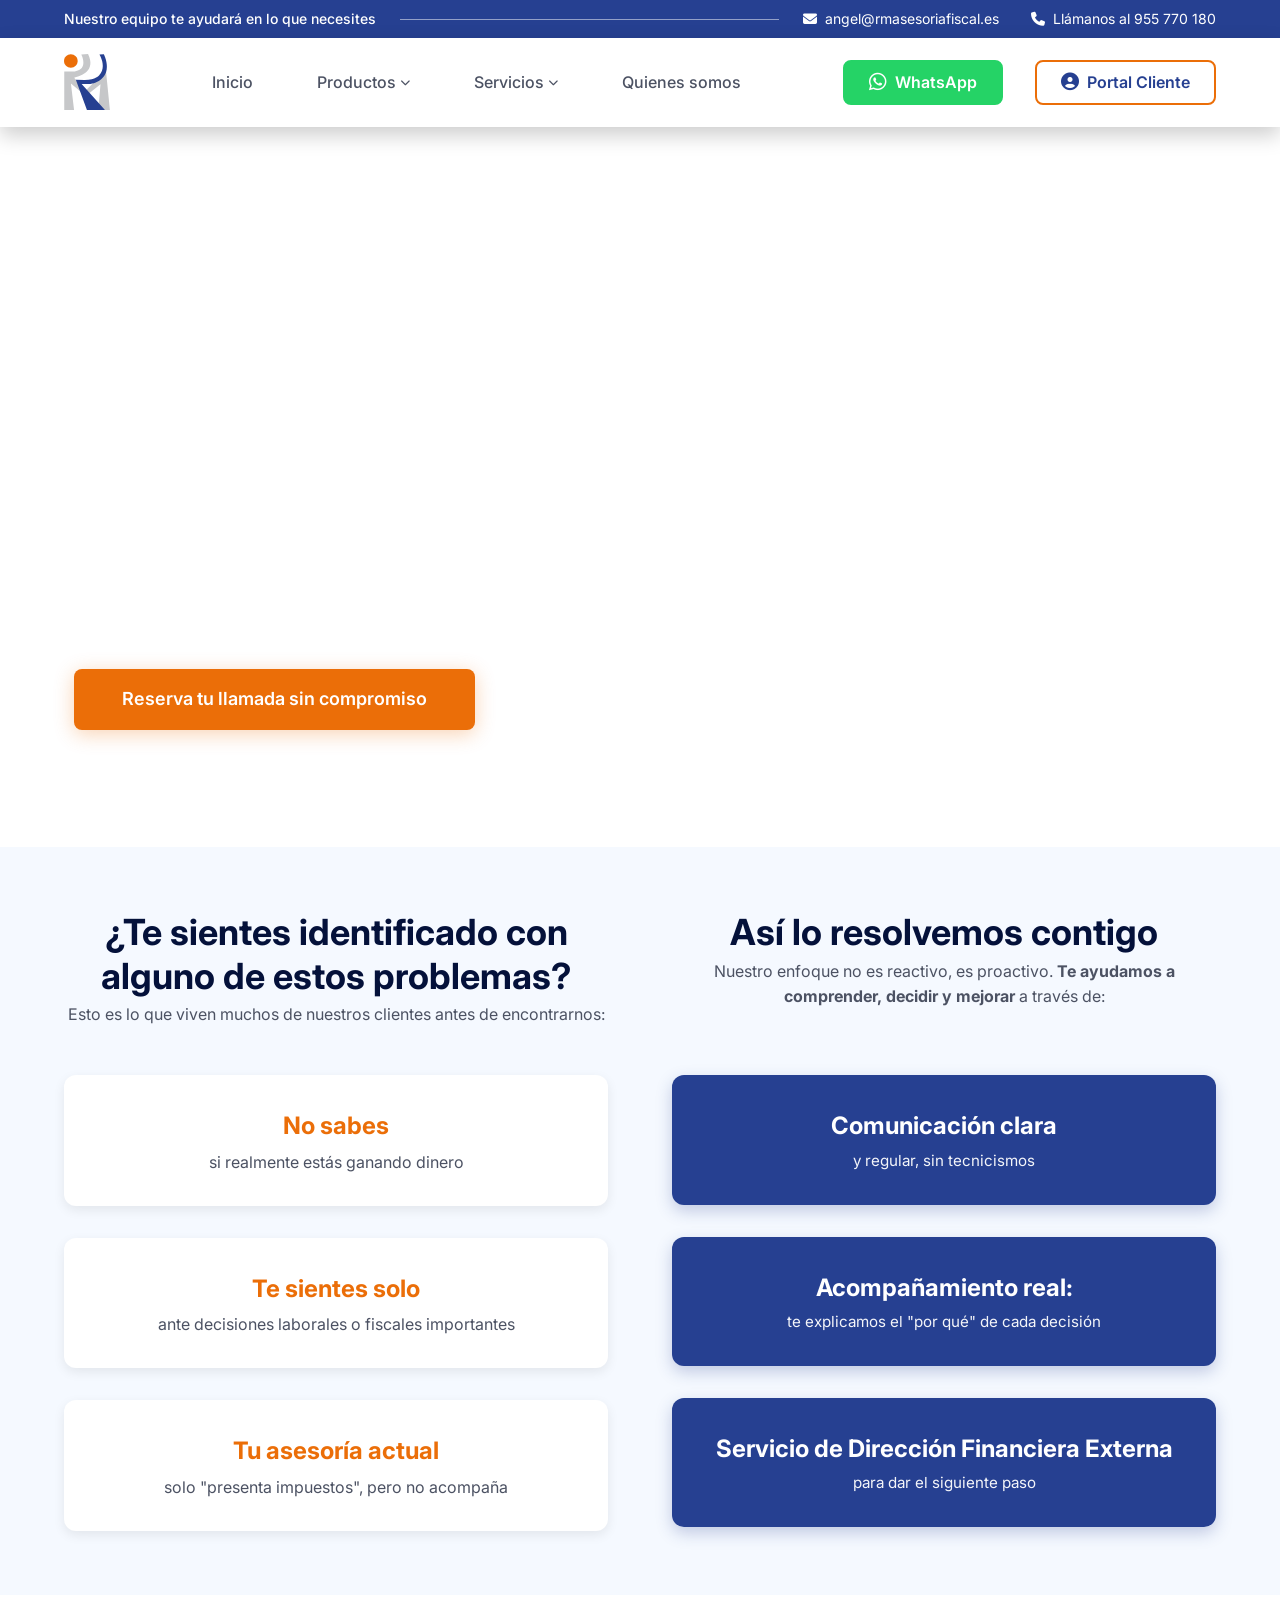
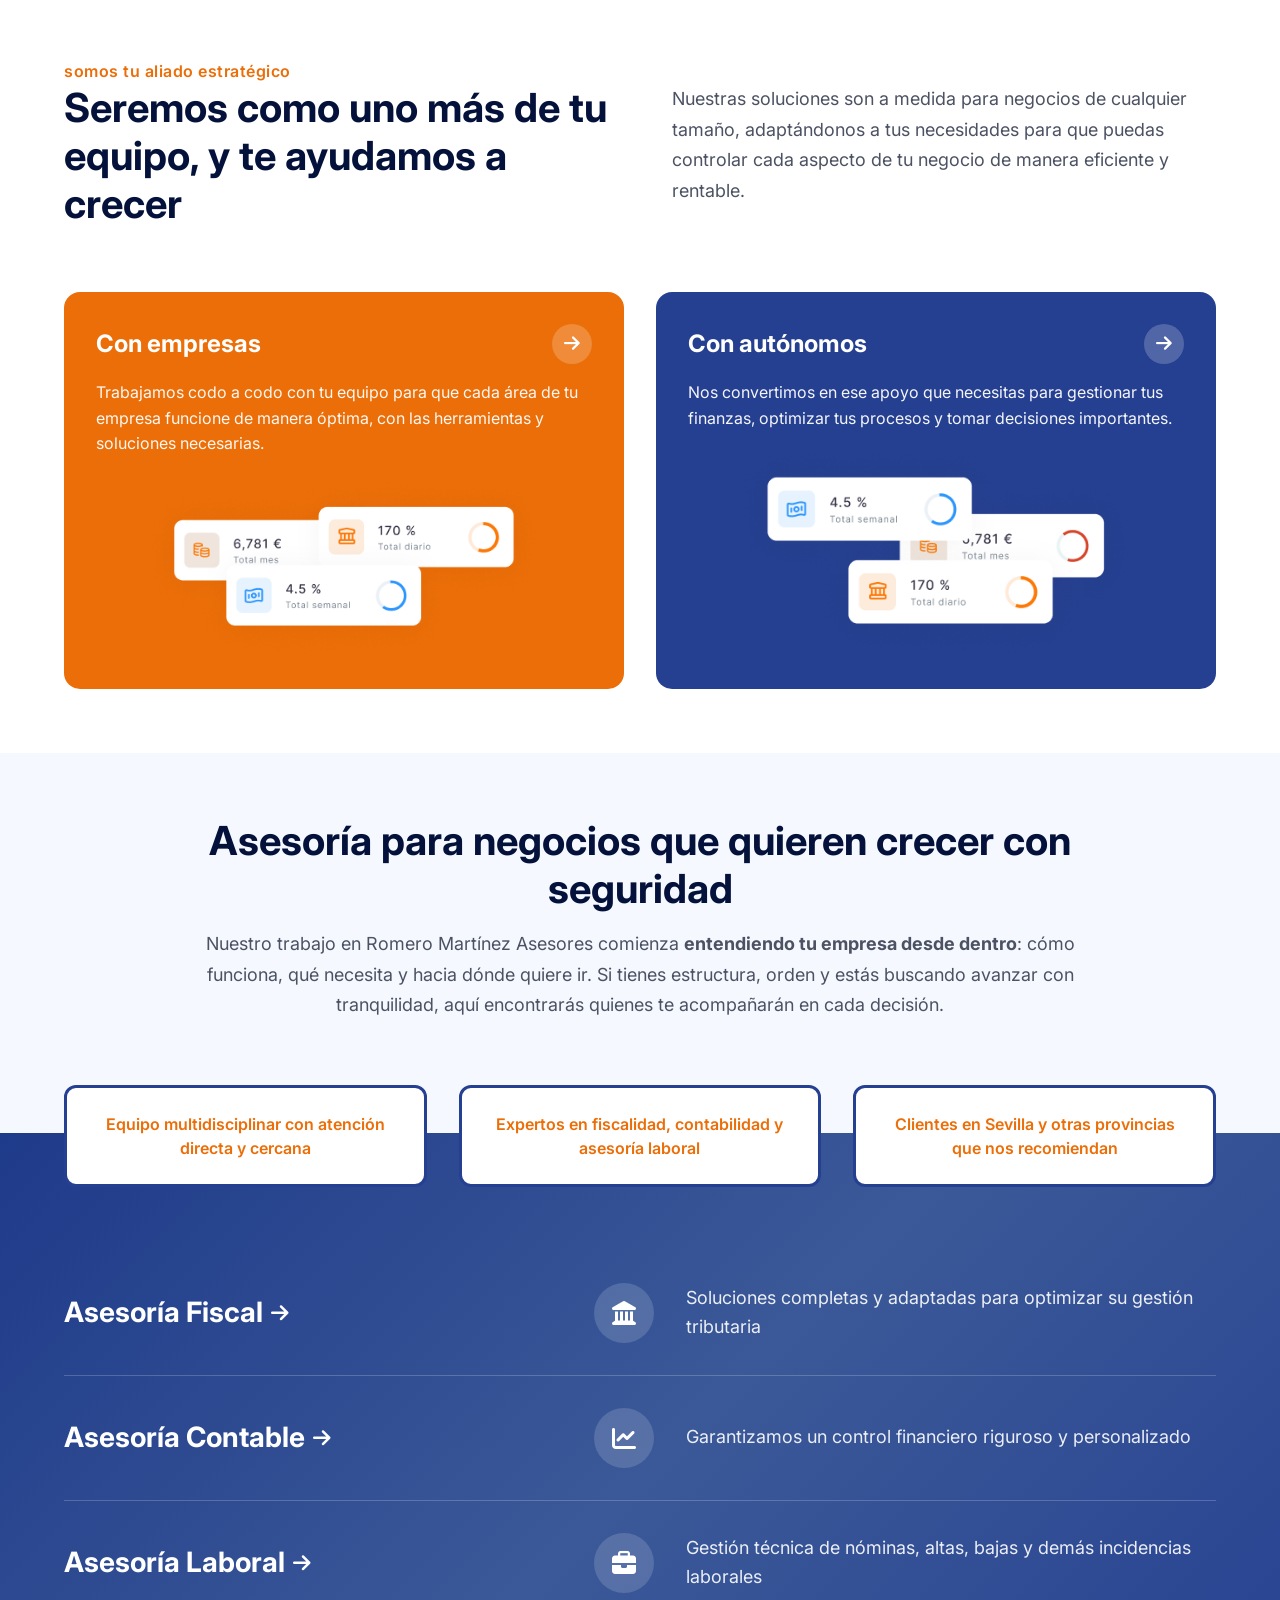
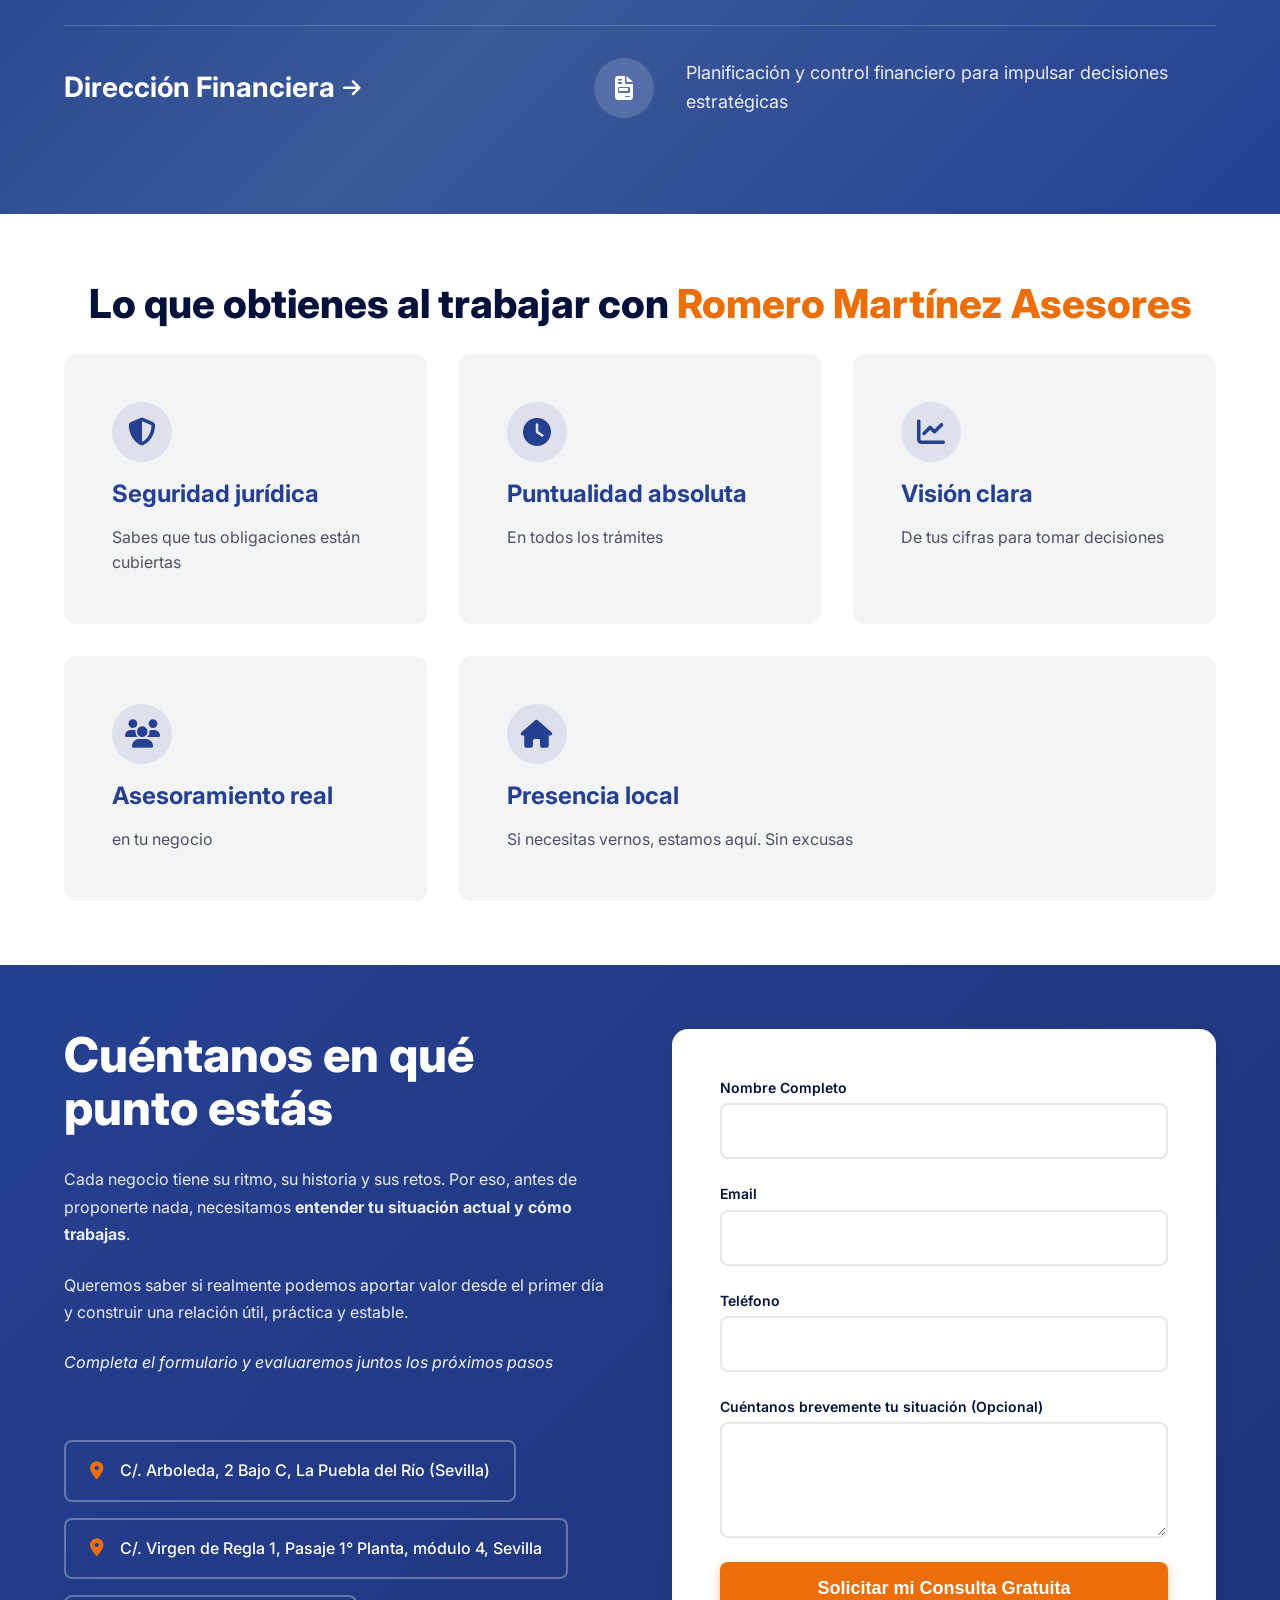
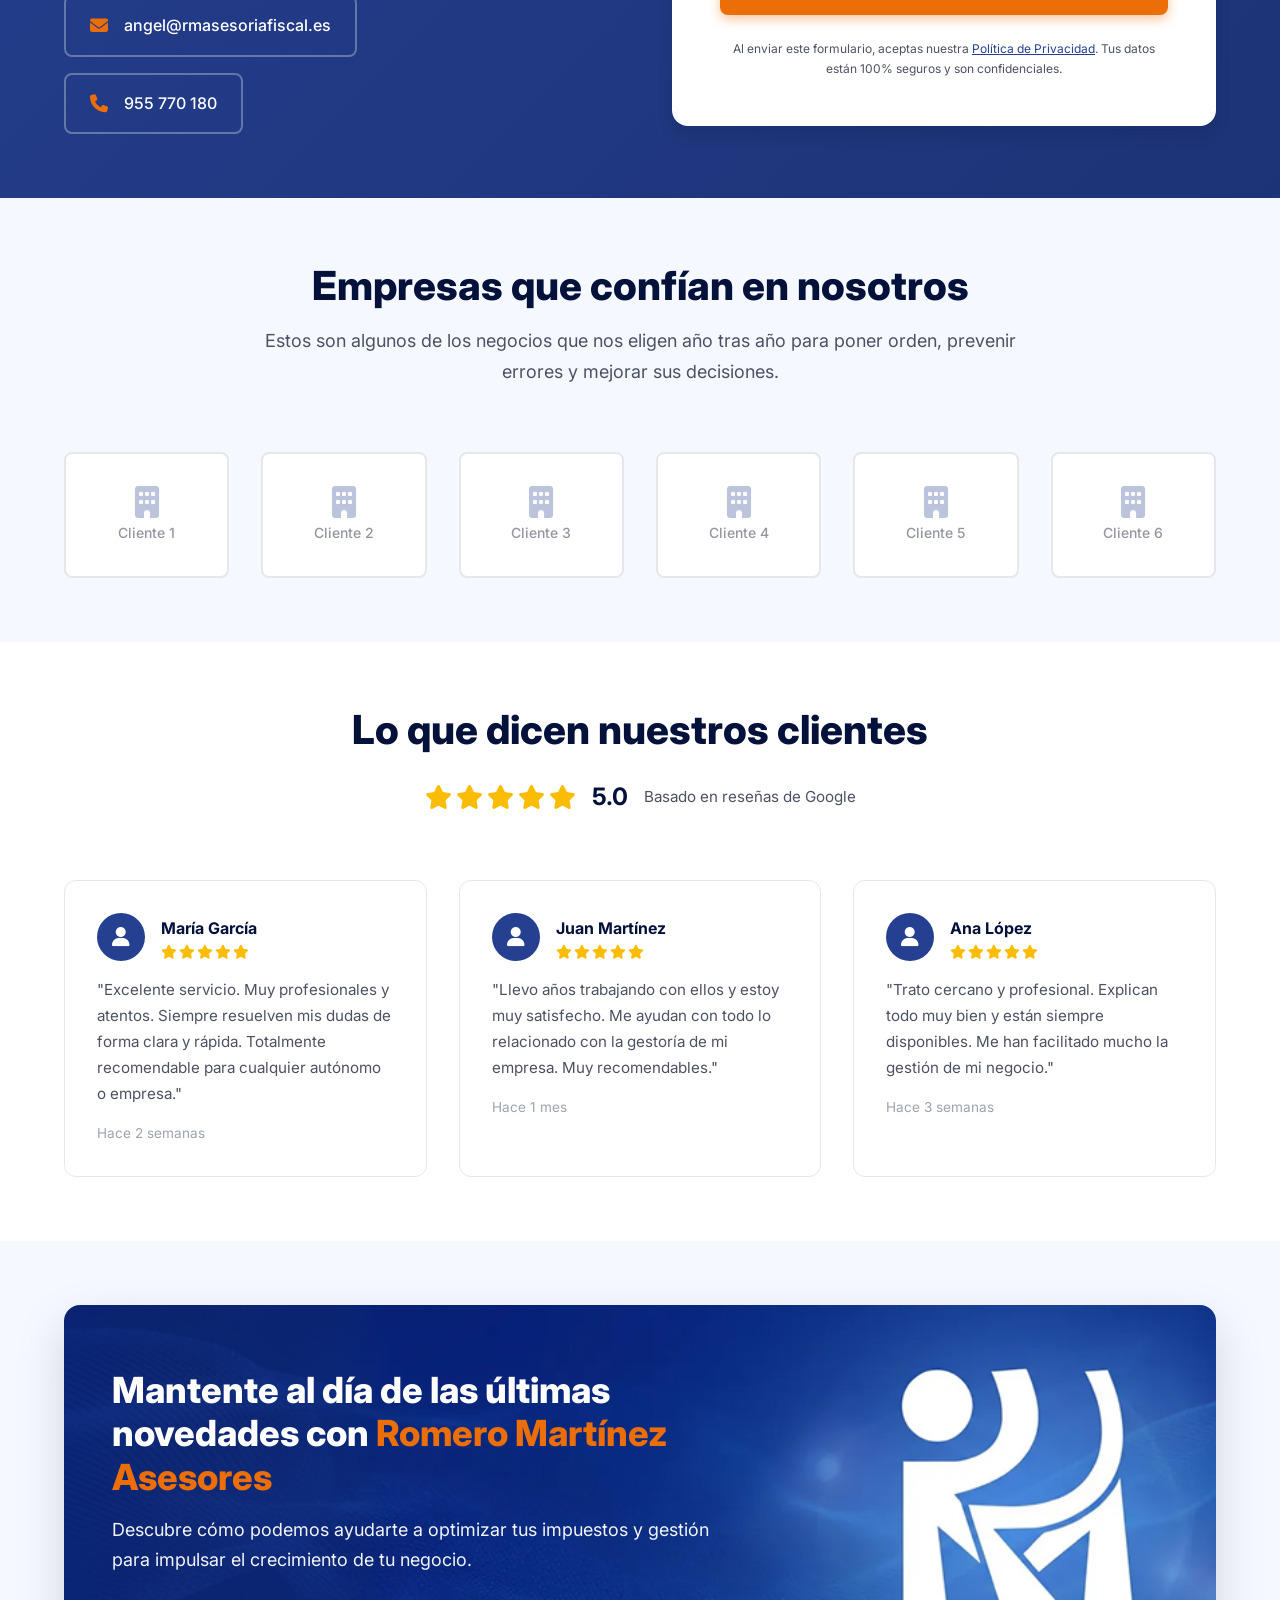
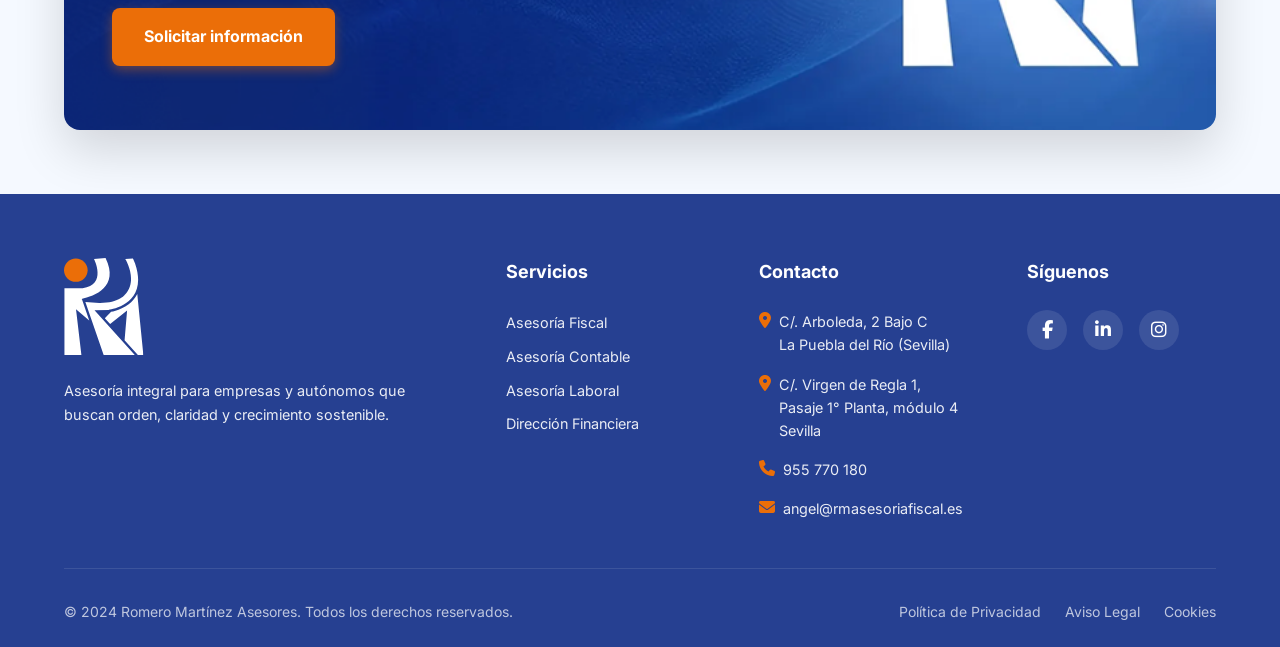
==== commit 1721894d: "feat: Add WhatsApp button and second office address, and update contact phone number and existing ad" ====
--- a/index.html
+++ b/index.html
@@ -40,9 +40,9 @@
                         <i class="fas fa-envelope"></i>
                         <span>angel@rmasesoriafiscal.es</span>
                     </a>
-                    <a href="tel:+34695189788" class="contact-item">
+                    <a href="tel:+34955770180" class="contact-item">
                         <i class="fas fa-phone"></i>
-                        <span>Llámanos al 695 189 788</span>
+                        <span>Llámanos al 955 770 180</span>
                     </a>
                 </div>
             </div>
@@ -90,6 +90,12 @@
                     </li>
                 </ul>
 
+                <!-- WhatsApp Button -->
+                <a href="https://wa.me/34955770180" target="_blank" class="btn-whatsapp">
+                    <i class="fab fa-whatsapp"></i>
+                    <span class="btn-text">WhatsApp</span>
+                </a>
+
                 <!-- Right Side: Portal Cliente Button -->
                 <div class="navbar-actions">
                     <a href="#" class="btn-portal">
@@ -445,16 +451,22 @@
                             <a href="https://maps.google.com/?q=C/.+Arboleda,+2+Bajo+C,+LA+PUEBLA+DEL+RÍO+(Sevilla)"
                                 target="_blank" class="cf-contact-btn">
                                 <i class="fas fa-map-marker-alt"></i>
-                                C/. Arboleda, 2 Bajo C, LA PUEBLA DEL RÍO (Sevilla)
+                                C/. Arboleda, 2 Bajo C, La Puebla del Río (Sevilla)
+                            </a>
+
+                            <a href="https://maps.google.com/?q=C/.+Virgen+de+Regla+1,+Pasaje+1°+Planta,+módulo+4,+Sevilla"
+                                target="_blank" class="cf-contact-btn">
+                                <i class="fas fa-map-marker-alt"></i>
+                                C/. Virgen de Regla 1, Pasaje 1° Planta, módulo 4, Sevilla
                             </a>
 
                             <a href="mailto:angel@rmasesoriafiscal.es" class="cf-contact-btn">
                                 <i class="fas fa-envelope"></i>
                                 angel@rmasesoriafiscal.es
                             </a>
-                            <a href="tel:695189788" class="cf-contact-btn">
+                            <a href="tel:955770180" class="cf-contact-btn">
                                 <i class="fas fa-phone"></i>
-                                695 189 788
+                                955 770 180
                             </a>
                         </div>
                     </div>
@@ -699,11 +711,15 @@
                     <ul class="footer-contact">
                         <li>
                             <i class="fas fa-map-marker-alt"></i>
-                            <span>C/. Arboleda, 2 Bajo C<br>LA PUEBLA DEL RÍO (Sevilla)</span>
+                            <span>C/. Arboleda, 2 Bajo C<br>La Puebla del Río (Sevilla)</span>
+                        </li>
+                        <li>
+                            <i class="fas fa-map-marker-alt"></i>
+                            <span>C/. Virgen de Regla 1, Pasaje 1° Planta, módulo 4<br>Sevilla</span>
                         </li>
                         <li>
                             <i class="fas fa-phone"></i>
-                            <a href="tel:695189788">695 189 788</a>
+                            <a href="tel:955770180">955 770 180</a>
                         </li>
                         <li>
                             <i class="fas fa-envelope"></i>
--- a/css/styles.css
+++ b/css/styles.css
@@ -275,6 +275,7 @@
     display: flex;
     align-items: center;
     flex-shrink: 0;
+    gap: var(--spacing-md);
 }
 
 .btn-portal {
@@ -300,6 +301,32 @@
 
 .btn-portal i {
     font-size: 18px;
+}
+
+/* WhatsApp Button */
+.btn-whatsapp {
+    display: flex;
+    align-items: center;
+    gap: var(--spacing-sm);
+    padding: var(--spacing-sm) var(--spacing-lg);
+    background-color: #25D366;
+    color: var(--color-white);
+    border: 2px solid #25D366;
+    border-radius: var(--radius-md);
+    font-weight: var(--font-weight-semibold);
+    transition: all var(--transition-fast);
+    white-space: nowrap;
+}
+
+.btn-whatsapp:hover {
+    background-color: #128C7E;
+    border-color: #128C7E;
+    transform: translateY(-2px);
+    box-shadow: var(--shadow-md);
+}
+
+.btn-whatsapp i {
+    font-size: 20px;
 }
 
 /* Mobile Menu Toggle */
@@ -1825,6 +1852,32 @@
         width: 100%;
         text-align: center;
     }
+
+    /* WhatsApp Mobile Circle Button */
+    .btn-whatsapp {
+        width: 40px;
+        height: 40px;
+        padding: 0;
+        border-radius: 50%;
+        justify-content: center;
+        background-color: transparent;
+        color: #25D366;
+        border: 2px solid #25D366;
+        margin-left: auto;
+    }
+
+    .btn-whatsapp .btn-text {
+        display: none;
+    }
+
+    .btn-whatsapp i {
+        font-size: 20px;
+    }
+
+    .btn-whatsapp:hover {
+        background-color: #25D366;
+        color: var(--color-white);
+    }
 }
 
 /* Small Mobile */
@@ -1843,4 +1896,6 @@
         width: 100%;
         justify-content: center;
     }
+
+
 }
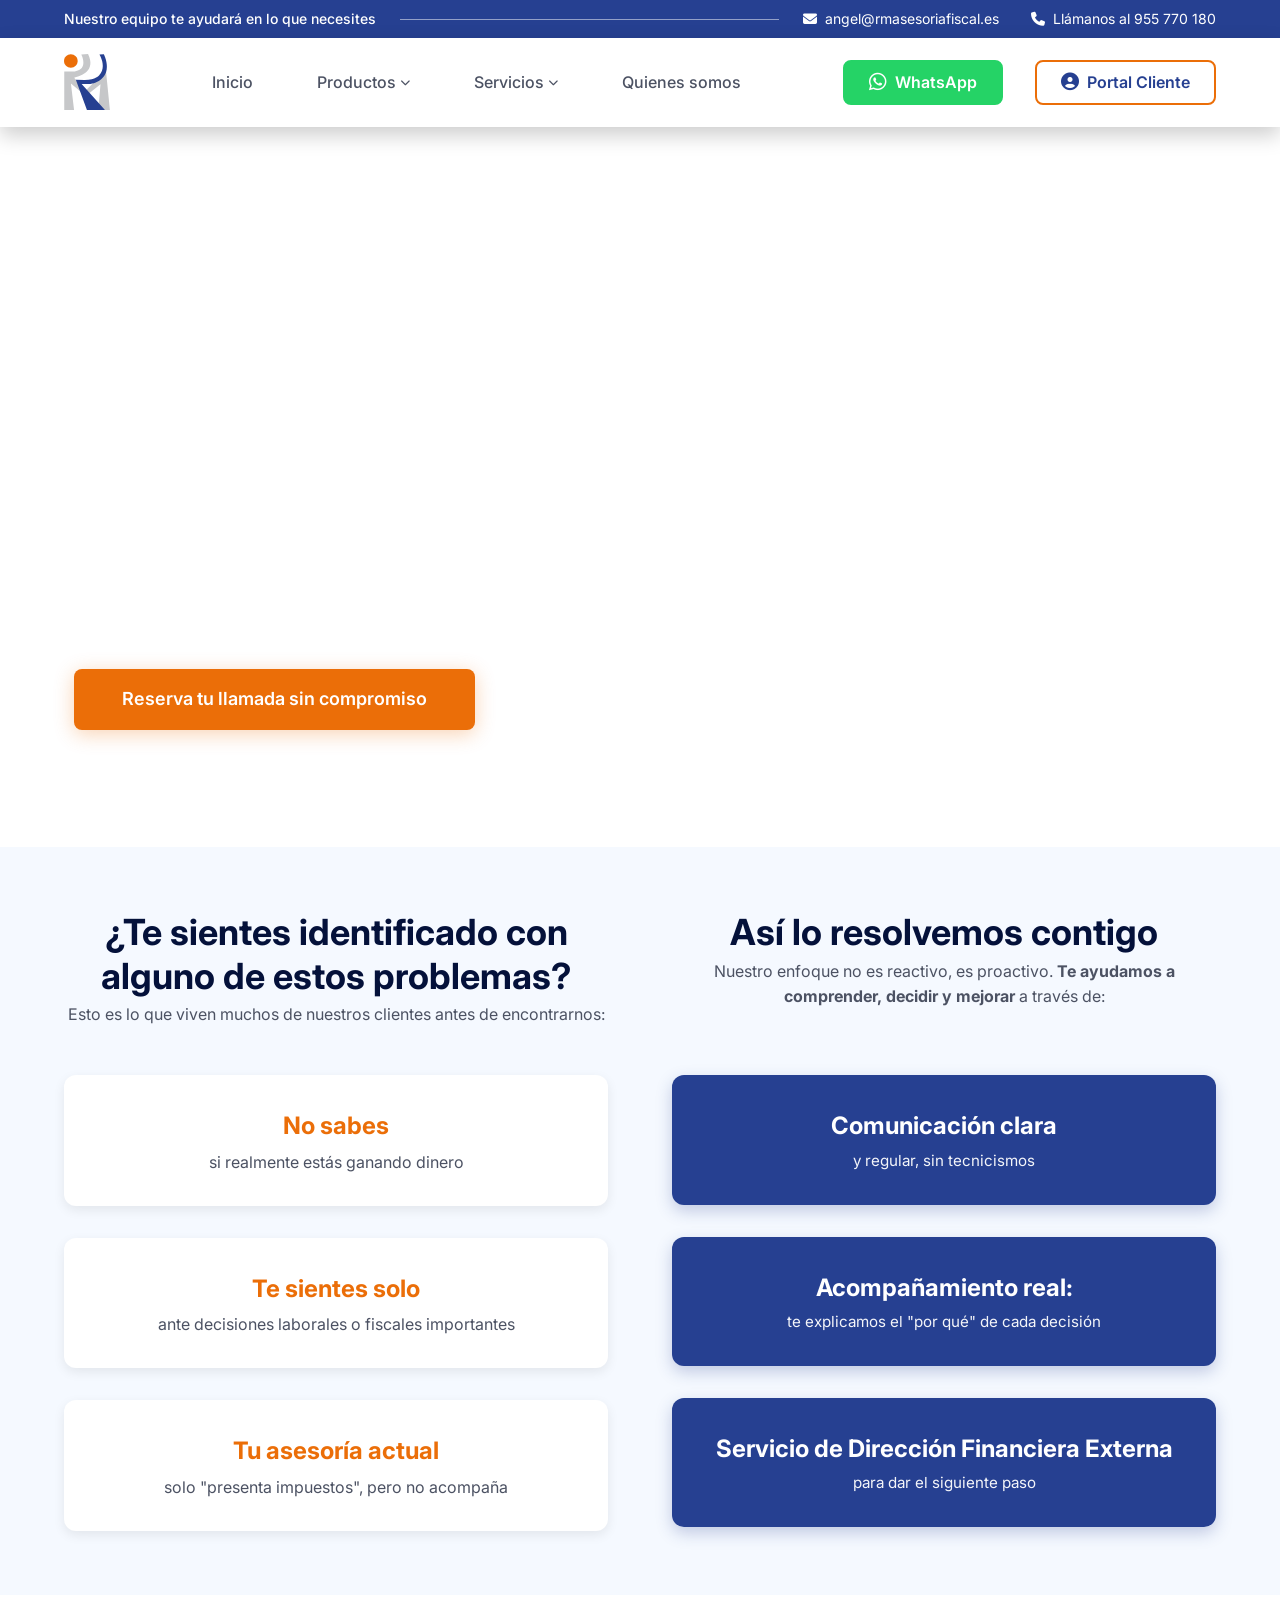
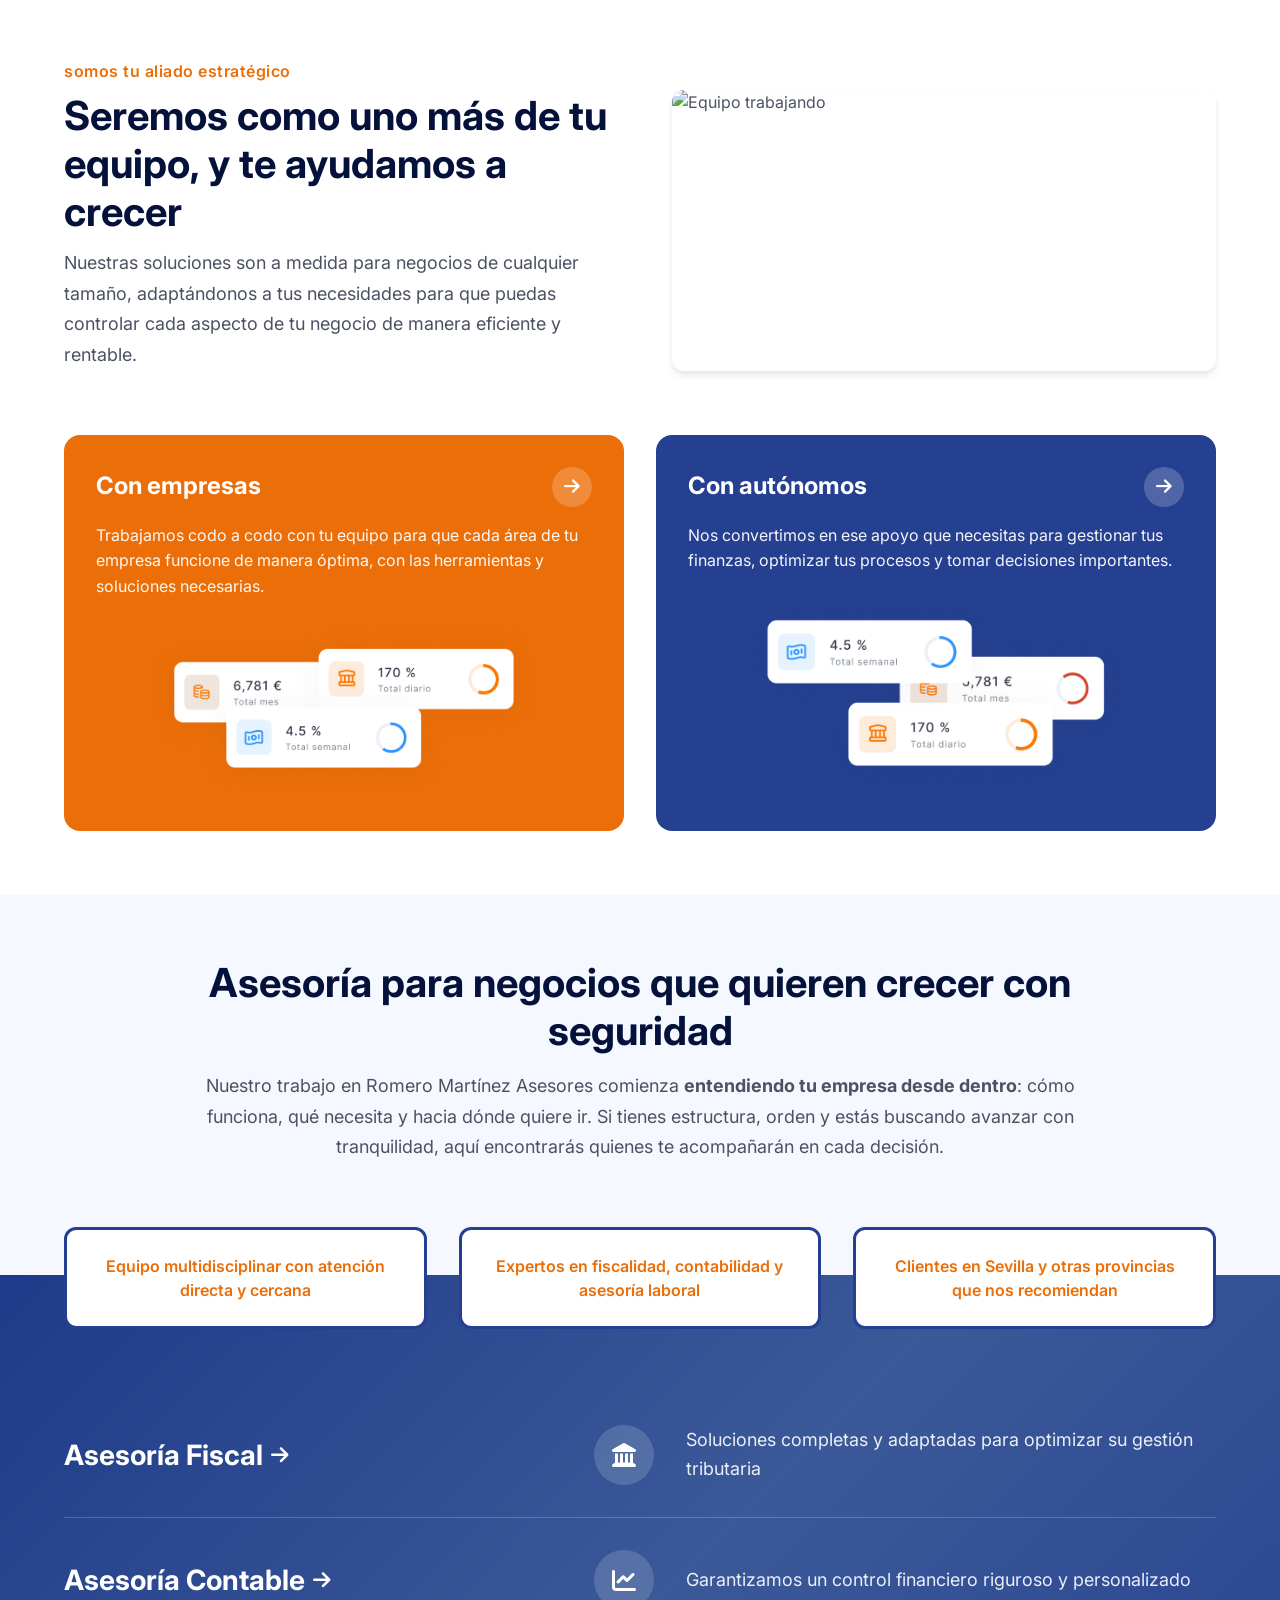
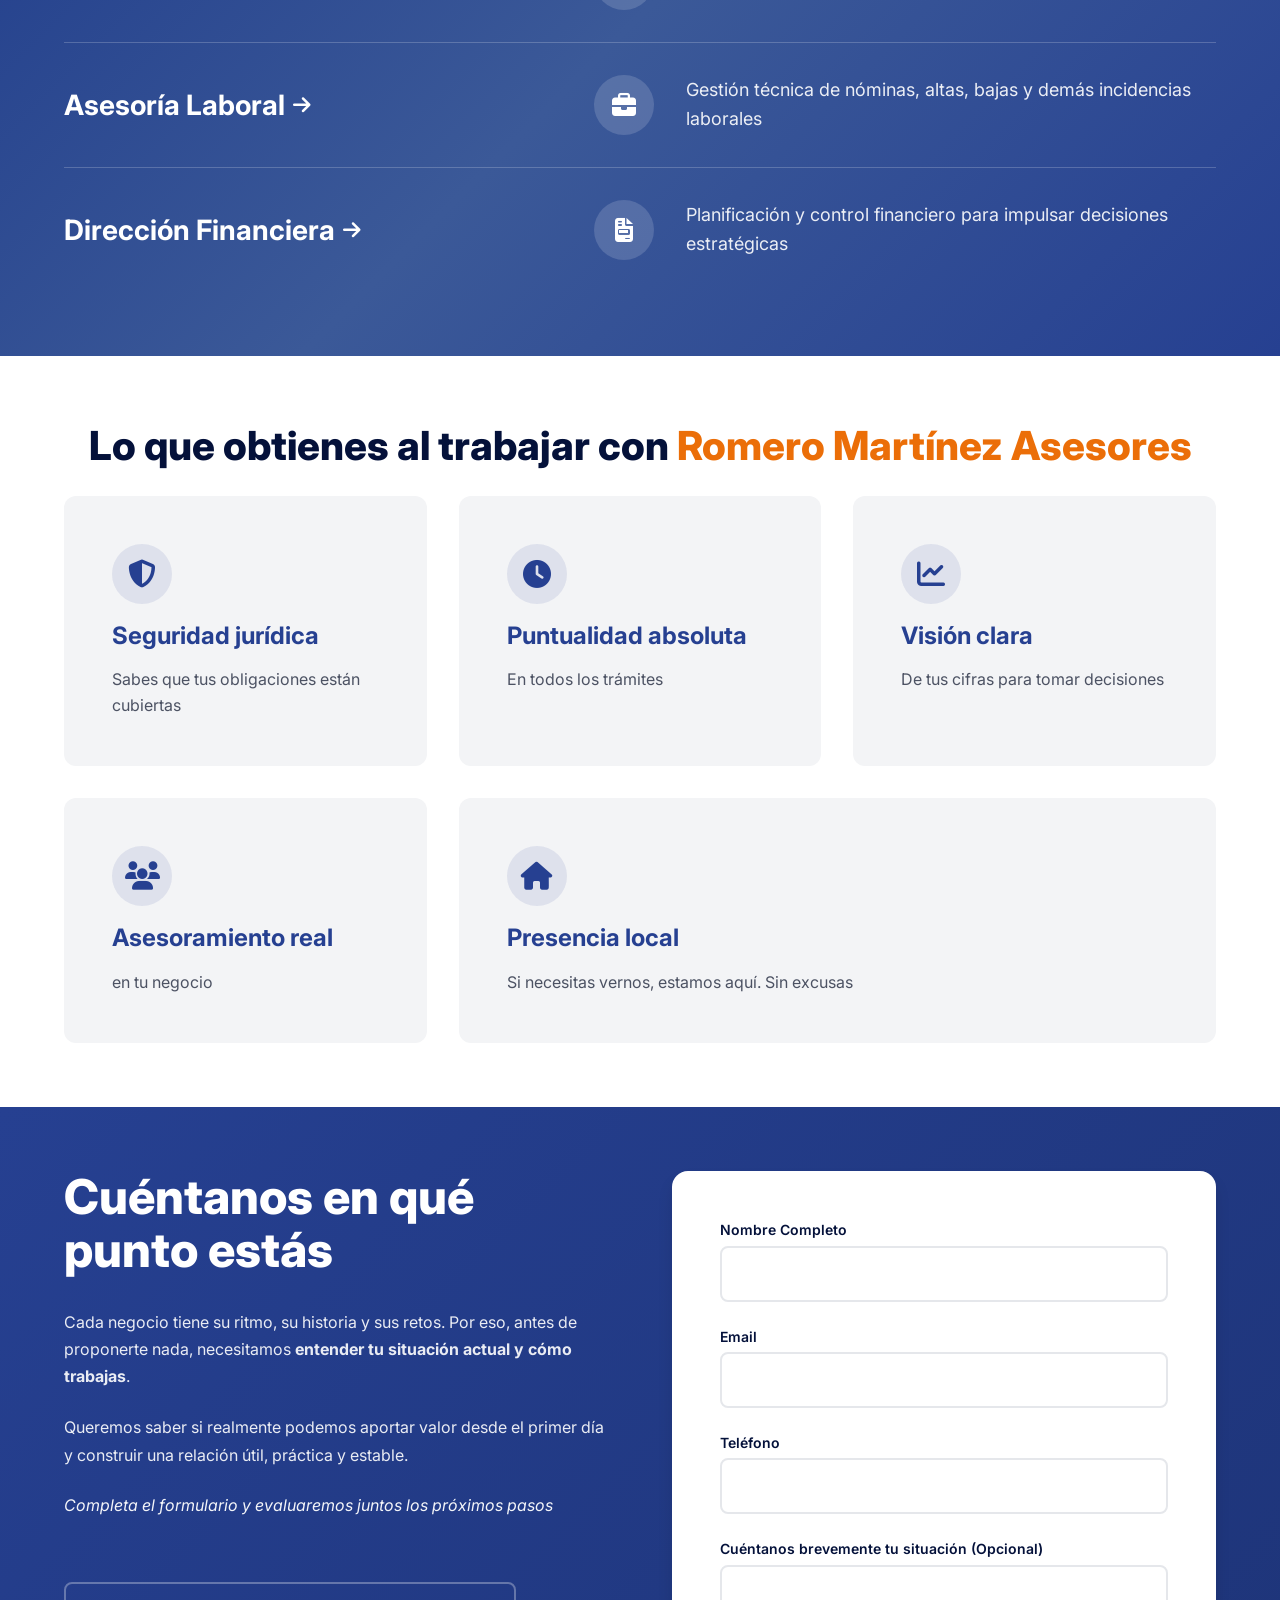
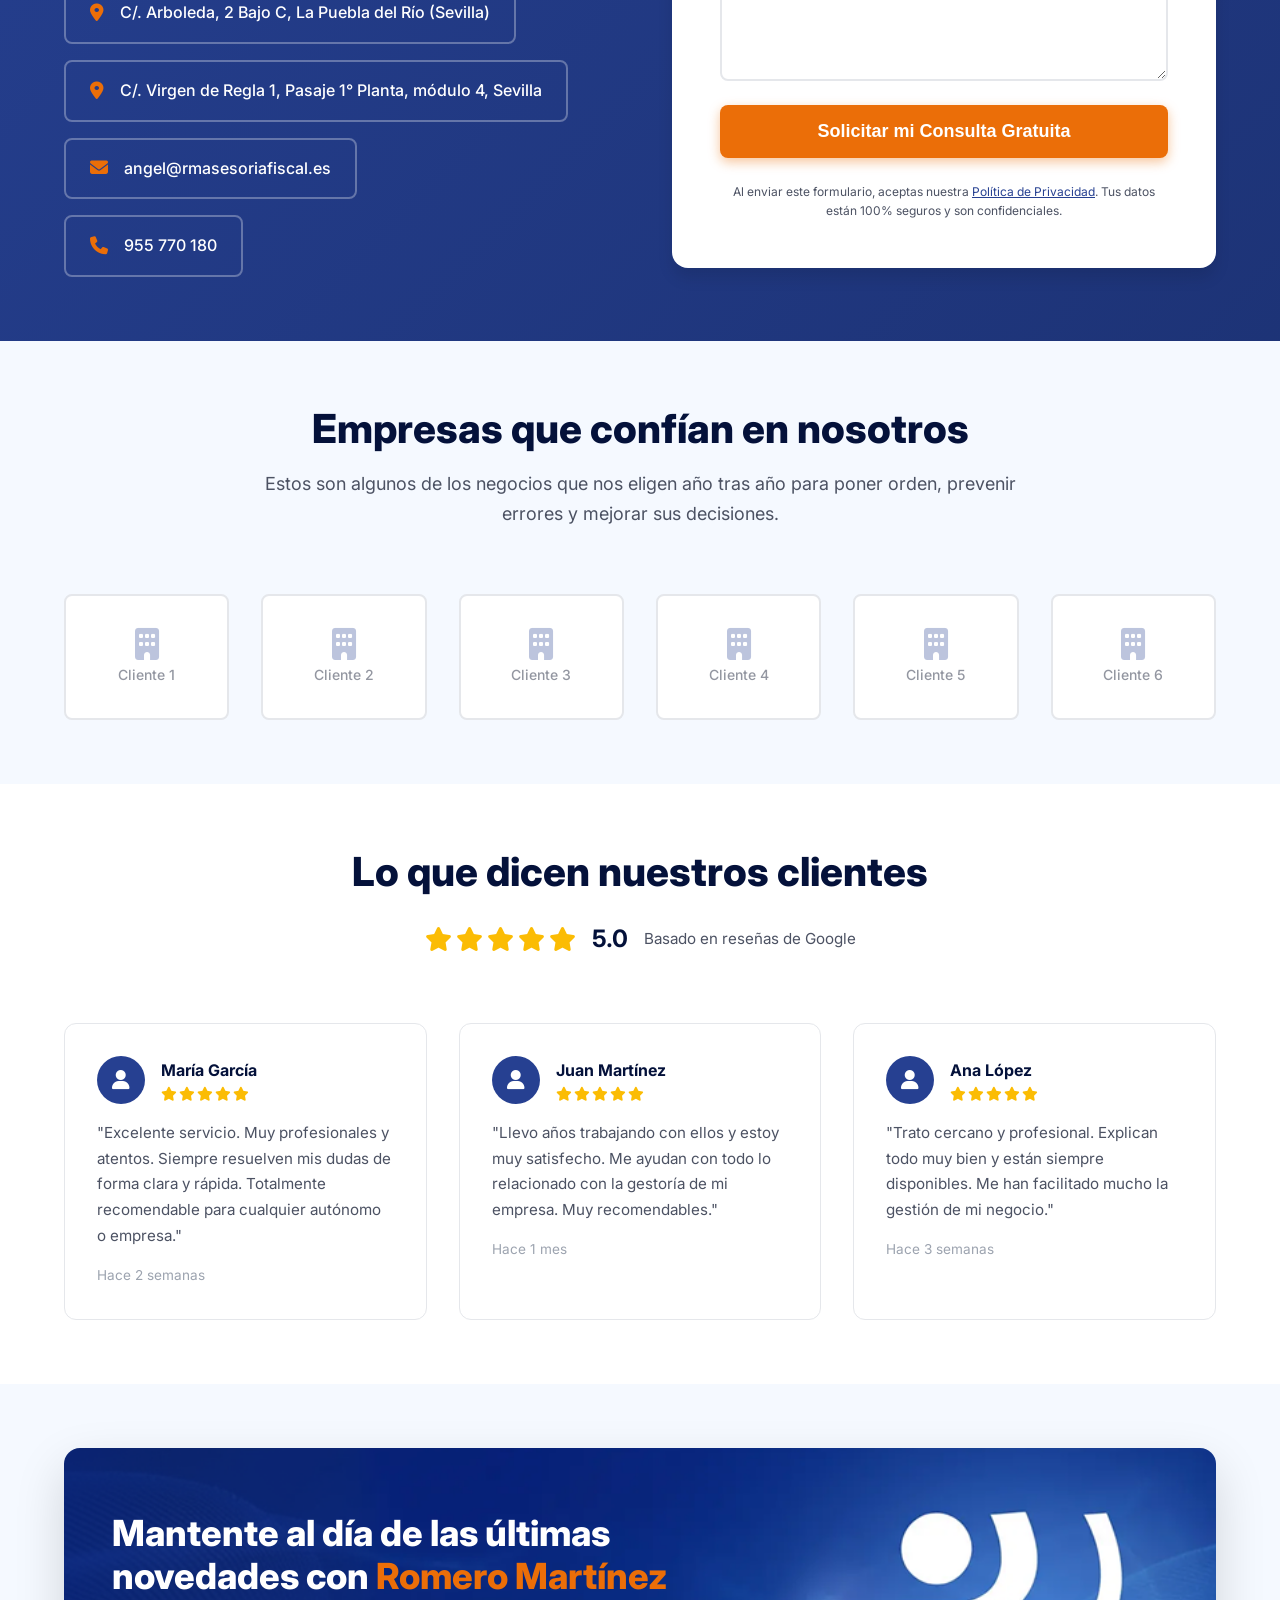
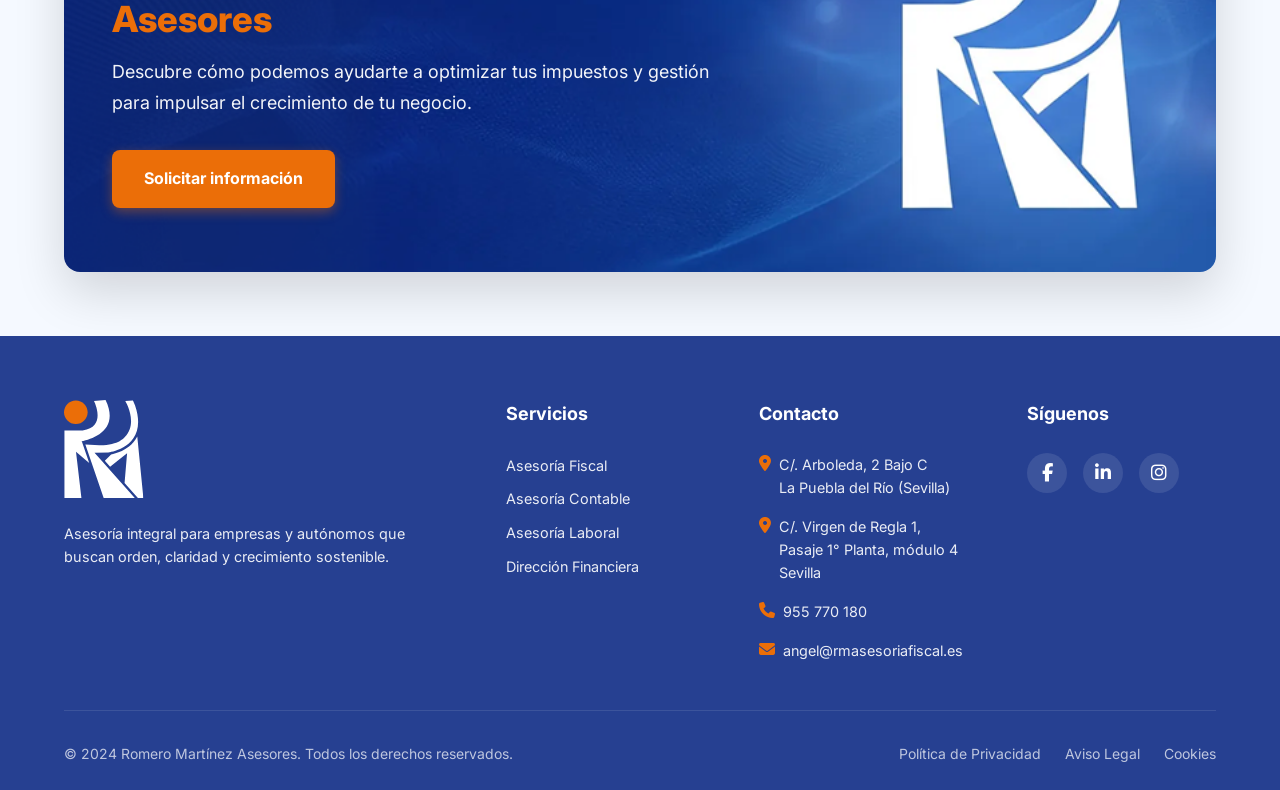
==== commit 52d25e2e: "feat: Refactor 'Aliado Estratégico' header: move description to left, add support image (80% height," ====
--- a/index.html
+++ b/index.html
@@ -214,15 +214,22 @@
         <section class="strategic-ally">
             <div class="container">
                 <!-- Header Grid -->
-                <div class="sa-header">
-                    <span class="sa-tag">somos tu aliado estratégico</span>
-                    <div class="sa-header-row">
+                <div class="sa-header-row">
+                    <div class="sa-header-content">
+                        <span class="sa-tag">somos tu aliado estratégico</span>
                         <h2 class="sa-title">Seremos como uno más de tu equipo, y te ayudamos a crecer</h2>
                         <p class="sa-description">
                             Nuestras soluciones son a medida para negocios de cualquier tamaño,
                             adaptándonos a tus necesidades para que puedas controlar cada aspecto
                             de tu negocio de manera eficiente y rentable.
                         </p>
+                    </div>
+                    <div class="sa-header-image">
+                        <!-- Placeholder for support image, using a generic office/meeting image for now -->
+                        <img src="assets/elements/video-hero.mp4" class="sa-support-image" style="display:none;">
+                        <!-- Video placeholder hidden -->
+                        <img src="https://images.unsplash.com/photo-1600880292203-757bb62b4baf?ixlib=rb-4.0.3&auto=format&fit=crop&w=1770&q=80"
+                            alt="Equipo trabajando" class="sa-support-img-real">
                     </div>
                 </div>
 
--- a/css/styles.css
+++ b/css/styles.css
@@ -587,7 +587,14 @@
     display: grid;
     grid-template-columns: 1fr 1fr;
     gap: var(--spacing-3xl);
-    align-items: start;
+    align-items: stretch;
+    margin-bottom: var(--spacing-3xl);
+}
+
+.sa-header-content {
+    display: flex;
+    flex-direction: column;
+    gap: var(--spacing-sm);
 }
 
 .sa-tag {
@@ -610,6 +617,21 @@
     font-size: 1.125rem;
     color: var(--color-text);
     line-height: 1.7;
+    margin-top: var(--spacing-xs);
+}
+
+.sa-header-image {
+    display: flex;
+    align-items: flex-end;
+    height: 100%;
+}
+
+.sa-support-img-real {
+    width: 100%;
+    height: 90%;
+    object-fit: cover;
+    border-radius: var(--radius-lg);
+    box-shadow: var(--shadow-md);
 }
 
 /* Profile Cards Grid */
@@ -1664,6 +1686,11 @@
     .sa-header-row {
         grid-template-columns: 1fr;
         gap: var(--spacing-xl);
+        text-align: center;
+    }
+
+    .sa-header-content {
+        align-items: center;
     }
 
     .sa-title {
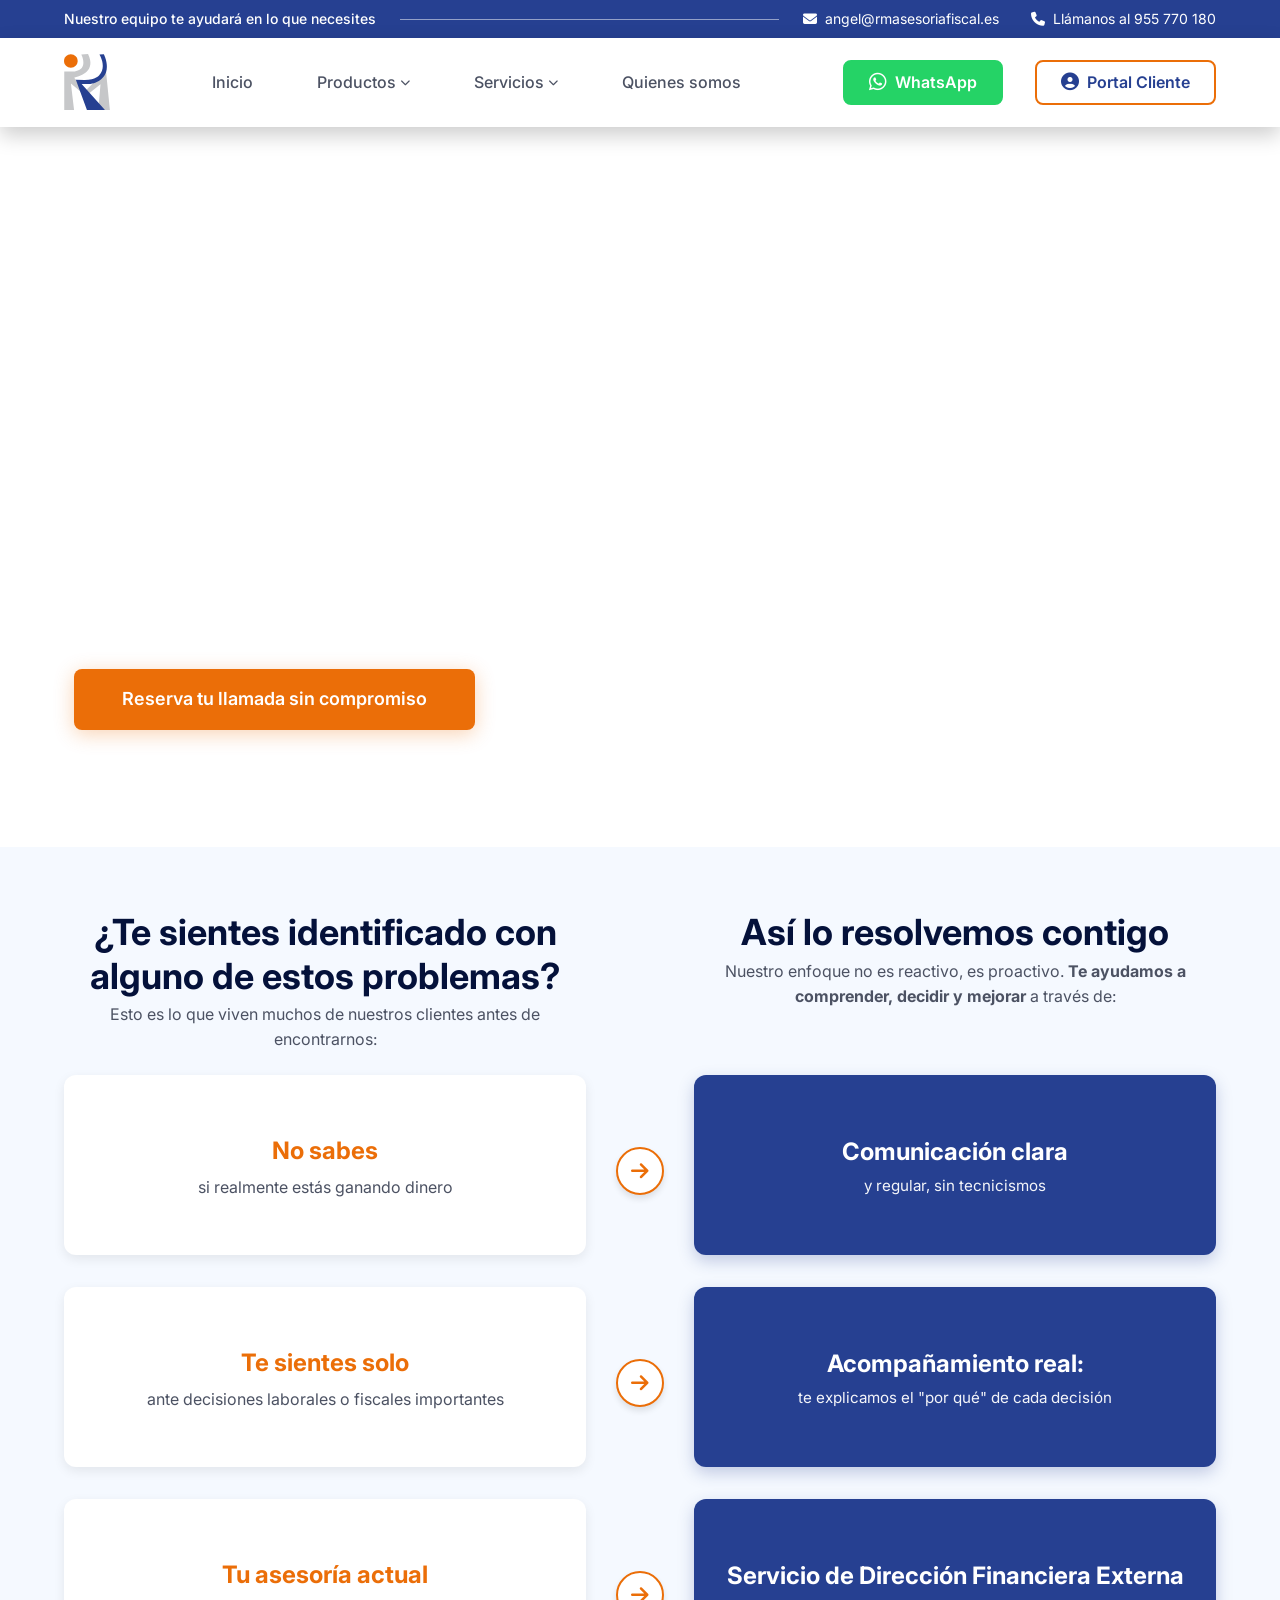
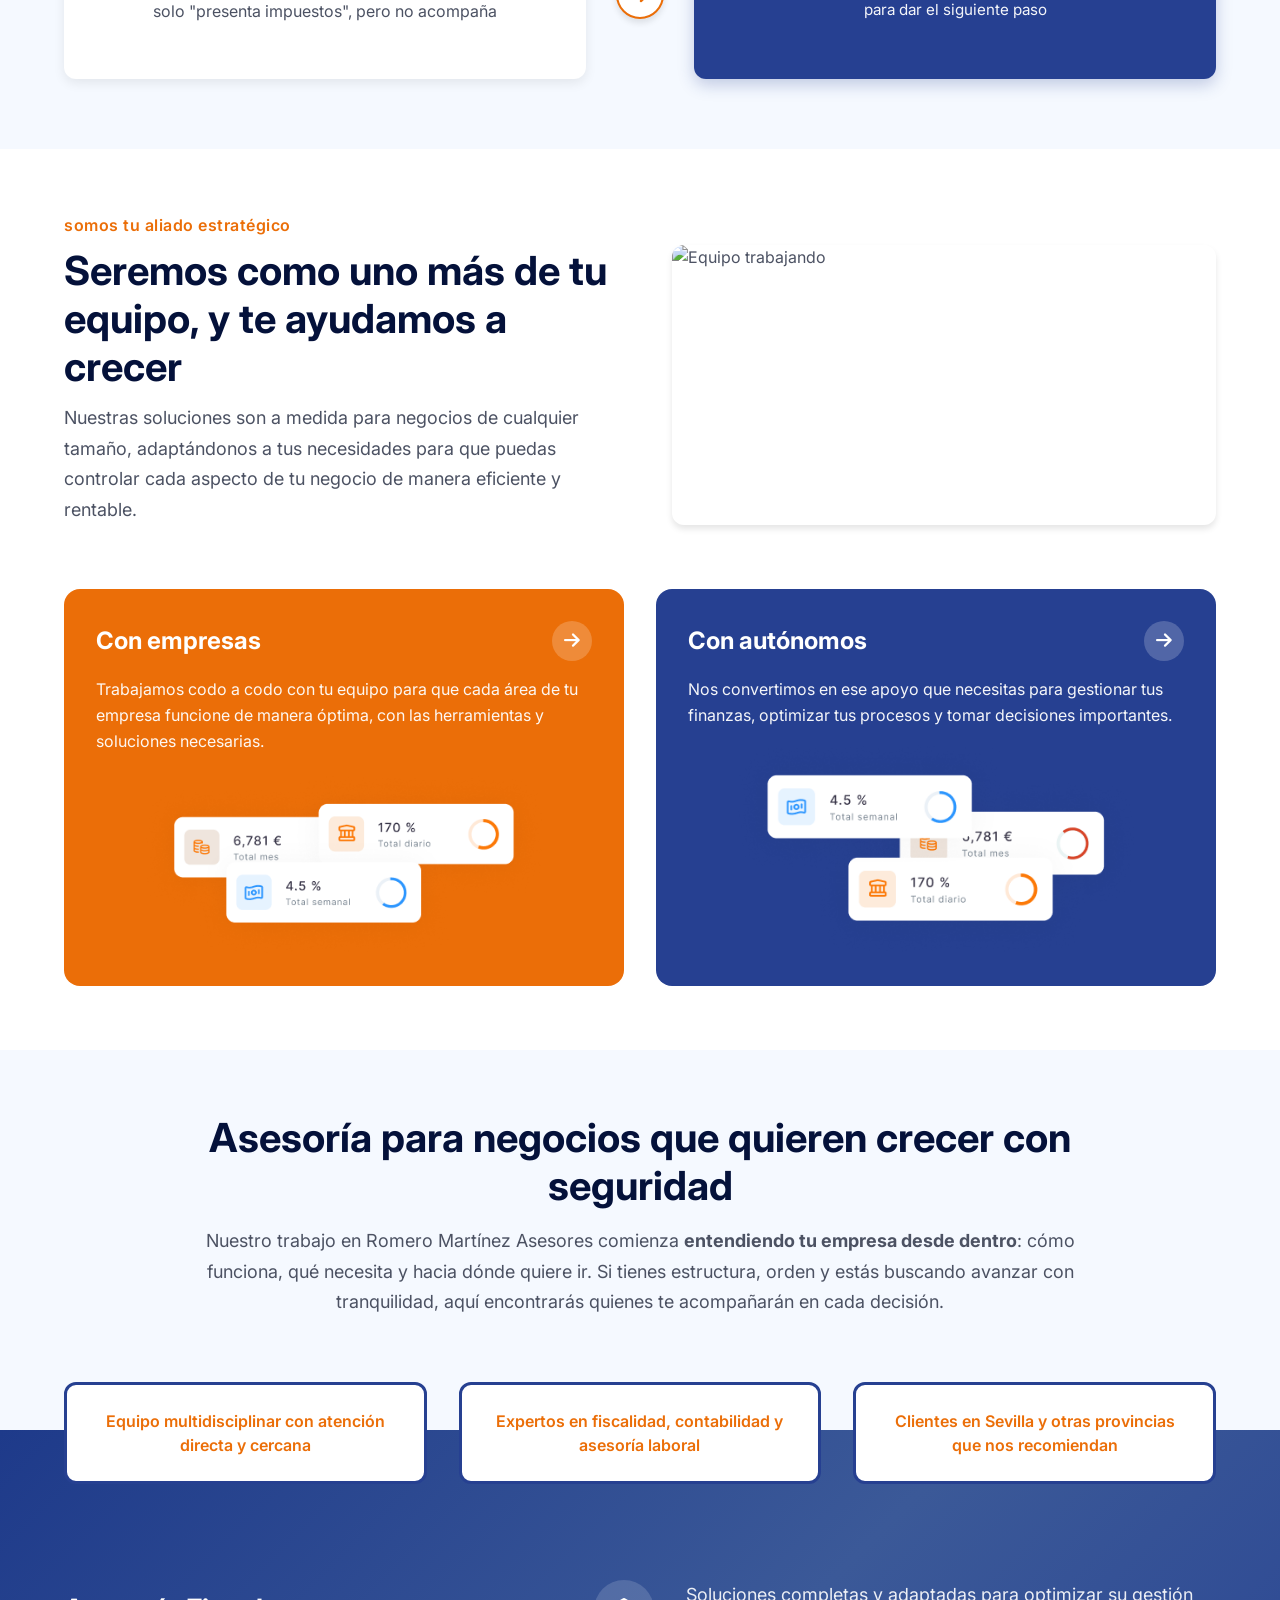
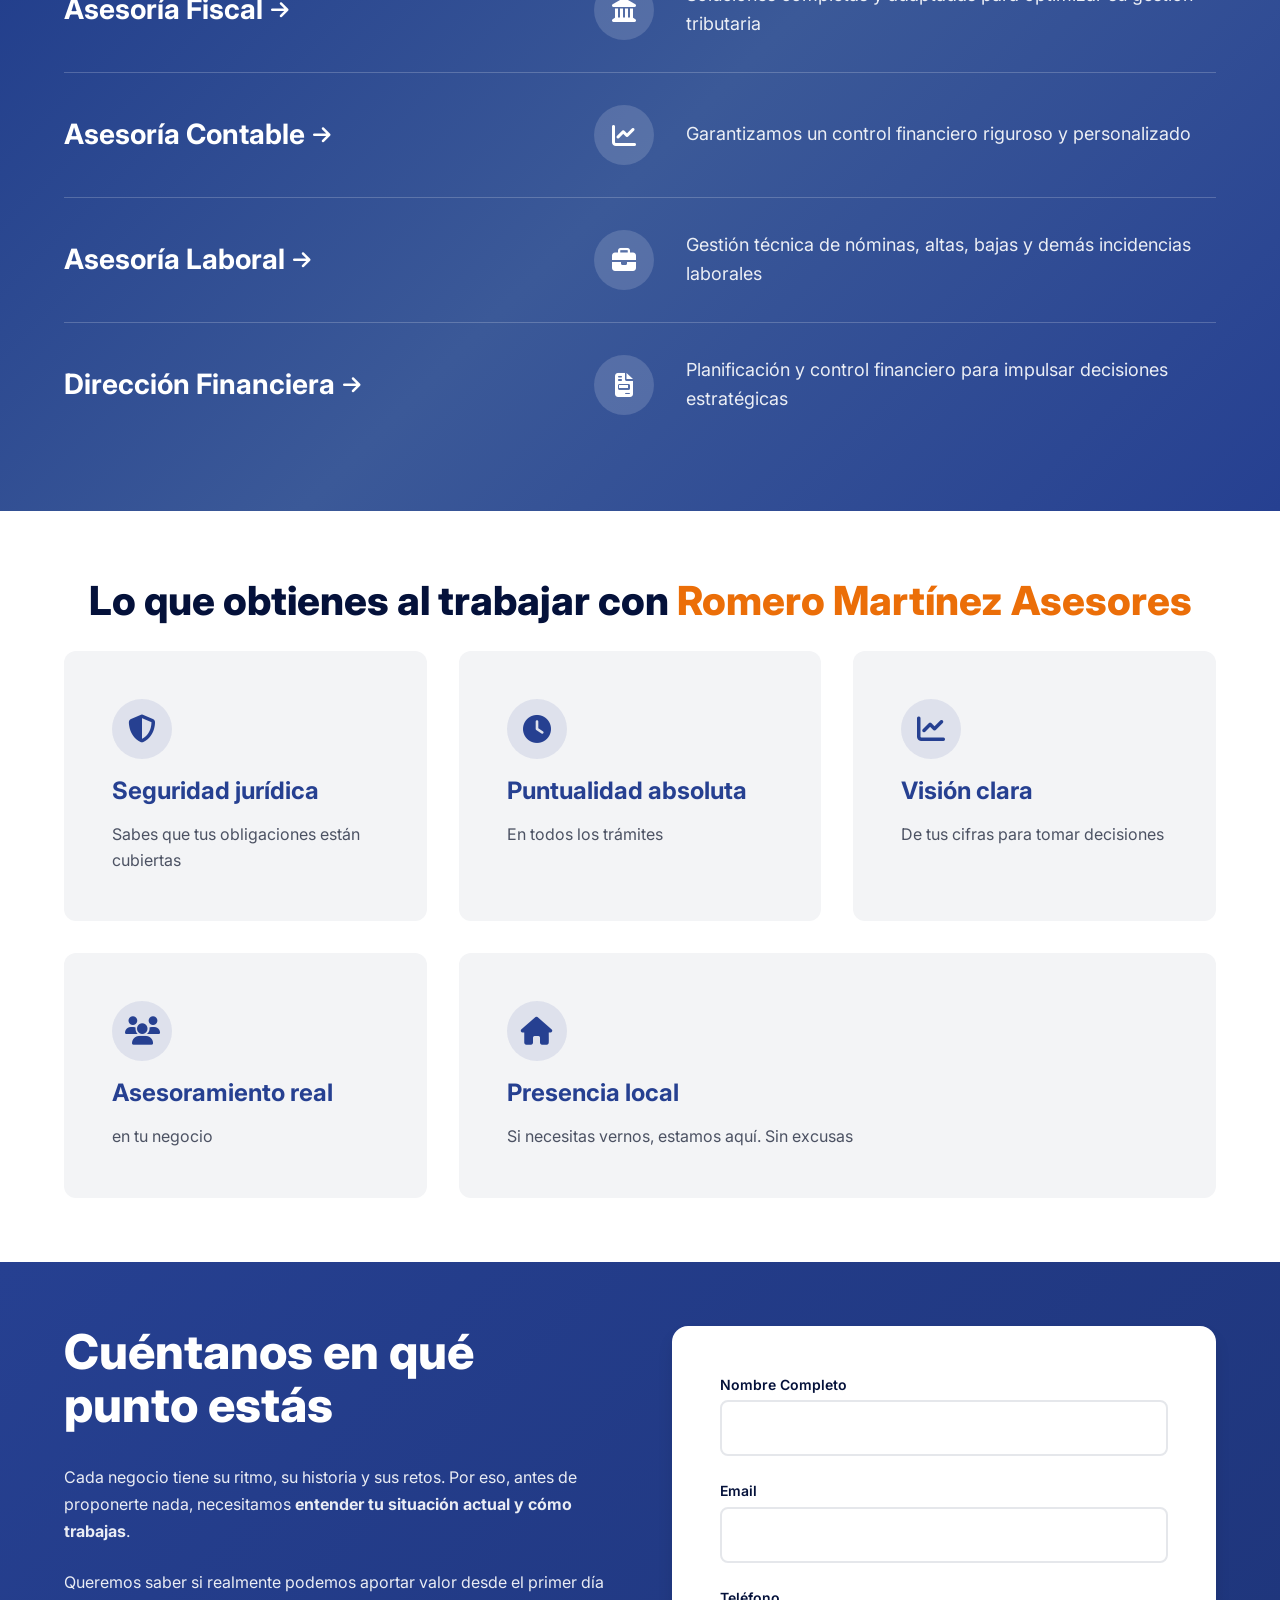
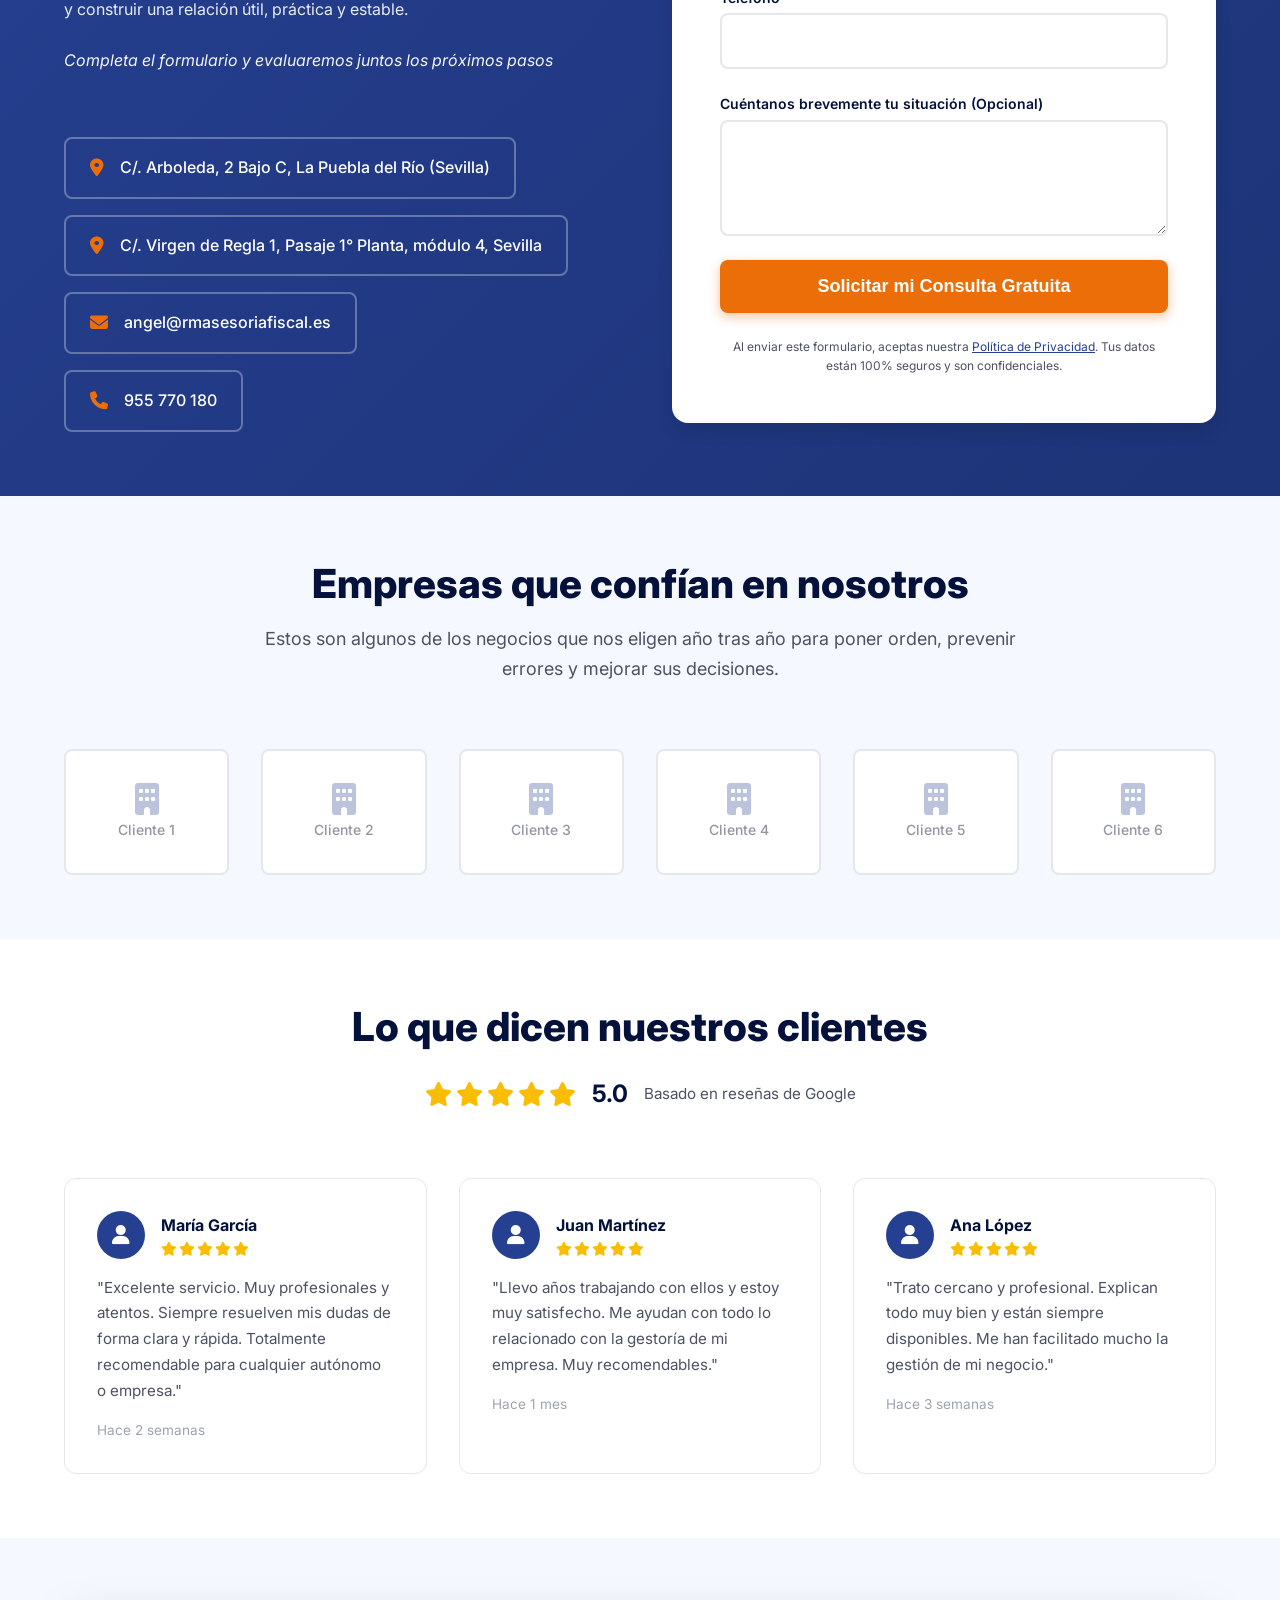
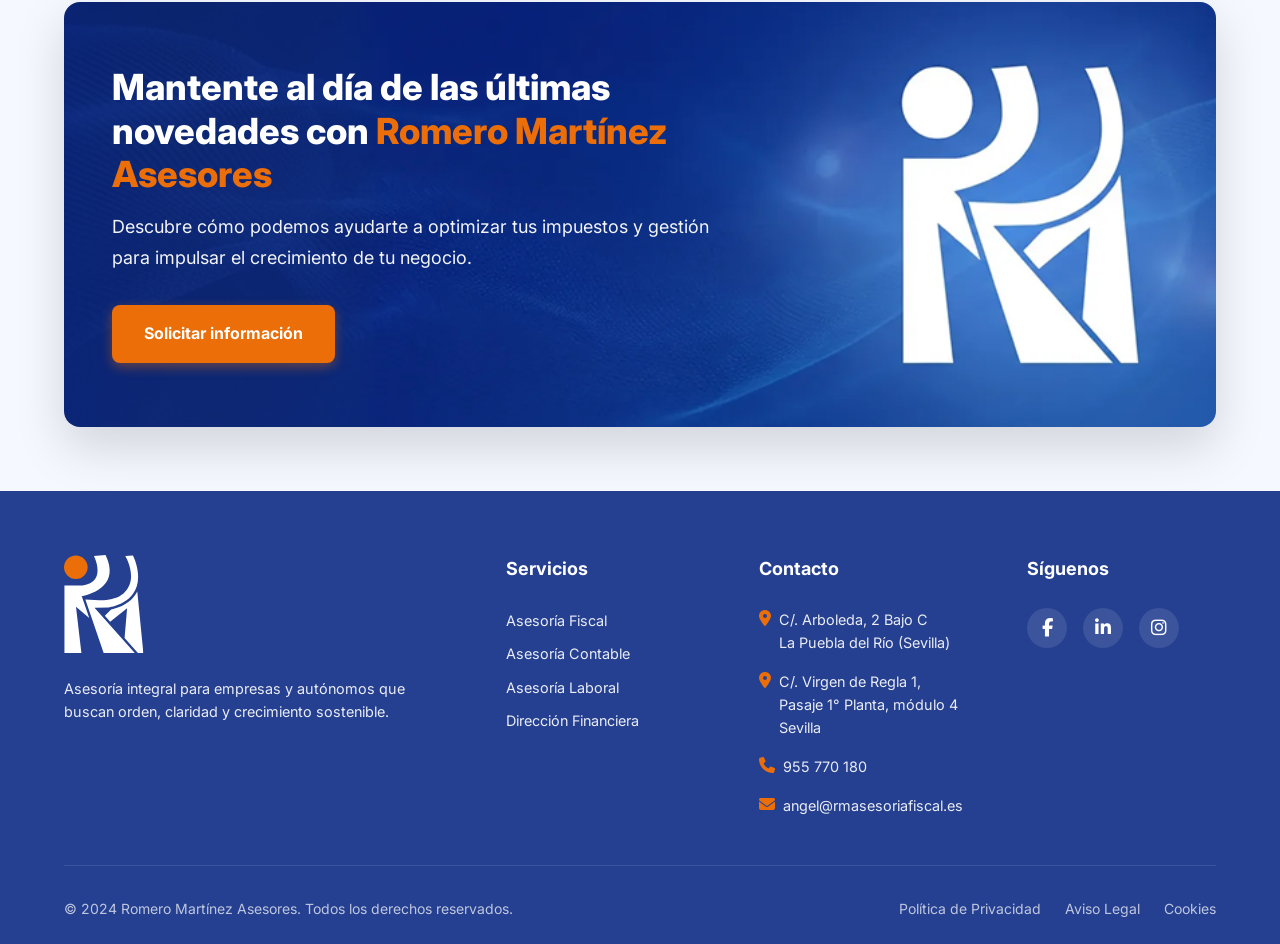
==== commit 7f21d186: "feat: add icons contect problem and solution" ====
--- a/index.html
+++ b/index.html
@@ -181,6 +181,21 @@
                         </div>
                     </div>
 
+                    <!-- Connector -->
+                    <div class="ps-connector">
+                        <div class="connector-arrows">
+                            <div class="connector-arrow-item">
+                                <i class="fas fa-arrow-right"></i>
+                            </div>
+                            <div class="connector-arrow-item">
+                                <i class="fas fa-arrow-right"></i>
+                            </div>
+                            <div class="connector-arrow-item">
+                                <i class="fas fa-arrow-right"></i>
+                            </div>
+                        </div>
+                    </div>
+
                     <!-- Solutions Column -->
                     <div class="ps-column">
                         <div class="ps-header">
--- a/css/styles.css
+++ b/css/styles.css
@@ -469,9 +469,77 @@
 
 .ps-grid {
     display: grid;
-    grid-template-columns: 1fr 1fr;
-    gap: var(--spacing-3xl);
+    grid-template-columns: 1fr auto 1fr;
+    gap: var(--spacing-lg);
     align-items: start;
+}
+
+.ps-connector {
+    display: flex;
+    justify-content: center;
+    padding-top: 170px;
+    /* Align with cards (header height + margin) */
+}
+
+.connector-arrows {
+    display: flex;
+    flex-direction: column;
+    gap: var(--spacing-xl);
+}
+
+.connector-arrow-item {
+    height: 180px;
+    /* Match card min-height */
+    display: flex;
+    align-items: center;
+    justify-content: center;
+    width: 60px;
+}
+
+.connector-arrow-item i {
+    width: 48px;
+    height: 48px;
+    background-color: var(--color-white);
+    color: var(--color-secondary-accent);
+    border: 2px solid var(--color-secondary-accent);
+    border-radius: 50%;
+    display: flex;
+    align-items: center;
+    justify-content: center;
+    box-shadow: var(--shadow-md);
+    transition: all var(--transition-normal);
+    font-size: 20px;
+}
+
+/* Hover Effects for Individual Rows (Card <-> Arrow Connection) */
+/* Row 1 */
+.connector-arrow-item:nth-child(1):hover i,
+.ps-grid:has(.ps-column:first-child .problem-card:nth-child(1):hover) .connector-arrow-item:nth-child(1) i,
+.ps-grid:has(.ps-column:last-child .solution-card:nth-child(1):hover) .connector-arrow-item:nth-child(1) i {
+    background-color: var(--color-secondary-accent);
+    color: var(--color-white);
+    transform: scale(1.1);
+    box-shadow: 0 0 20px rgba(235, 110, 8, 0.4);
+}
+
+/* Row 2 */
+.connector-arrow-item:nth-child(2):hover i,
+.ps-grid:has(.ps-column:first-child .problem-card:nth-child(2):hover) .connector-arrow-item:nth-child(2) i,
+.ps-grid:has(.ps-column:last-child .solution-card:nth-child(2):hover) .connector-arrow-item:nth-child(2) i {
+    background-color: var(--color-secondary-accent);
+    color: var(--color-white);
+    transform: scale(1.1);
+    box-shadow: 0 0 20px rgba(235, 110, 8, 0.4);
+}
+
+/* Row 3 */
+.connector-arrow-item:nth-child(3):hover i,
+.ps-grid:has(.ps-column:first-child .problem-card:nth-child(3):hover) .connector-arrow-item:nth-child(3) i,
+.ps-grid:has(.ps-column:last-child .solution-card:nth-child(3):hover) .connector-arrow-item:nth-child(3) i {
+    background-color: var(--color-secondary-accent);
+    color: var(--color-white);
+    transform: scale(1.1);
+    box-shadow: 0 0 20px rgba(235, 110, 8, 0.4);
 }
 
 .ps-column {
@@ -518,6 +586,10 @@
     box-shadow: 0 4px 12px rgba(0, 0, 0, 0.08);
     transition: all var(--transition-normal);
     text-align: center;
+    min-height: 180px;
+    display: flex;
+    flex-direction: column;
+    justify-content: center;
 }
 
 .problem-card:hover {
@@ -546,6 +618,10 @@
     box-shadow: 0 6px 16px rgba(38, 64, 145, 0.25);
     transition: all var(--transition-normal);
     text-align: center;
+    min-height: 180px;
+    display: flex;
+    flex-direction: column;
+    justify-content: center;
 }
 
 .solution-card:hover {
@@ -1675,7 +1751,23 @@
     /* Problems & Solutions Tablet */
     .ps-grid {
         grid-template-columns: 1fr;
+        gap: var(--spacing-lg);
+    }
+
+    .ps-connector {
+        padding-top: 0;
+        margin: var(--spacing-md) 0;
+    }
+
+    .connector-arrows {
+        flex-direction: row;
         gap: var(--spacing-xl);
+    }
+
+    .connector-arrow-item {
+        height: auto;
+        width: auto;
+        transform: rotate(90deg);
     }
 
     .ps-title {
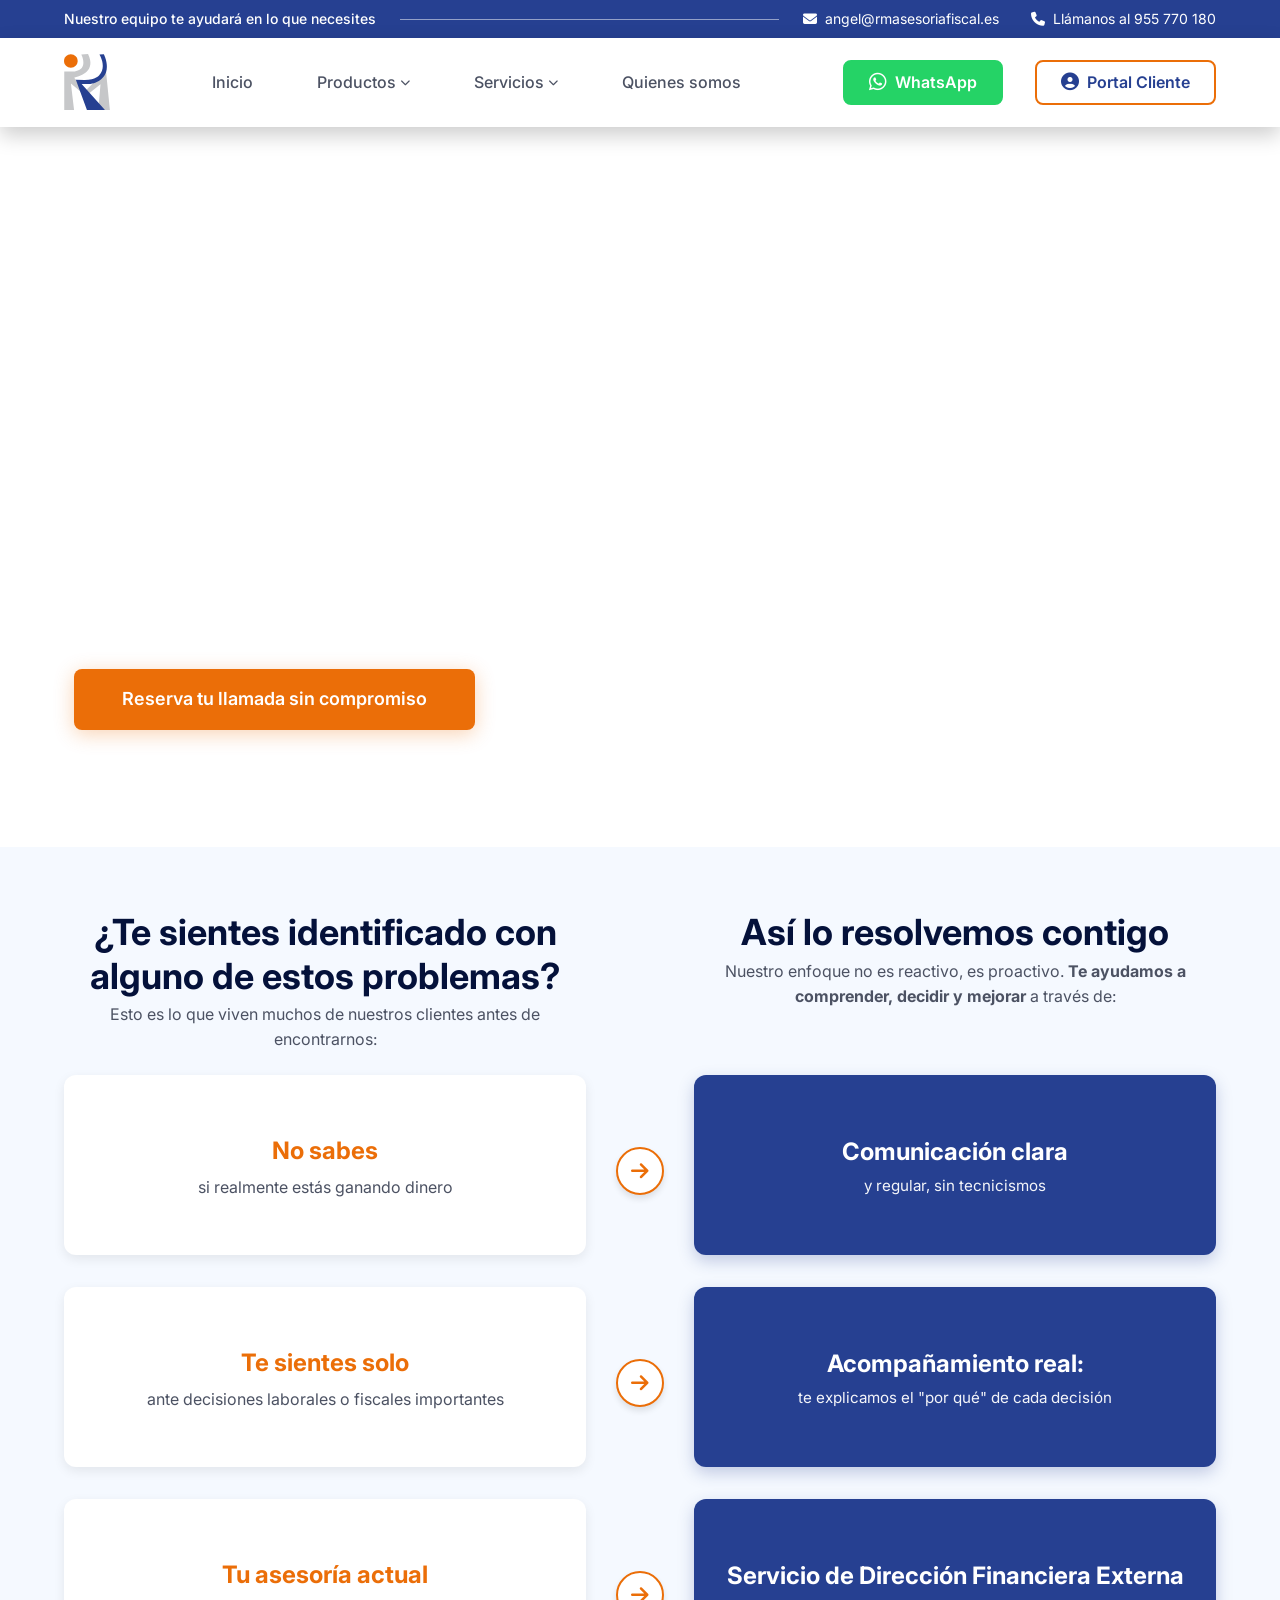
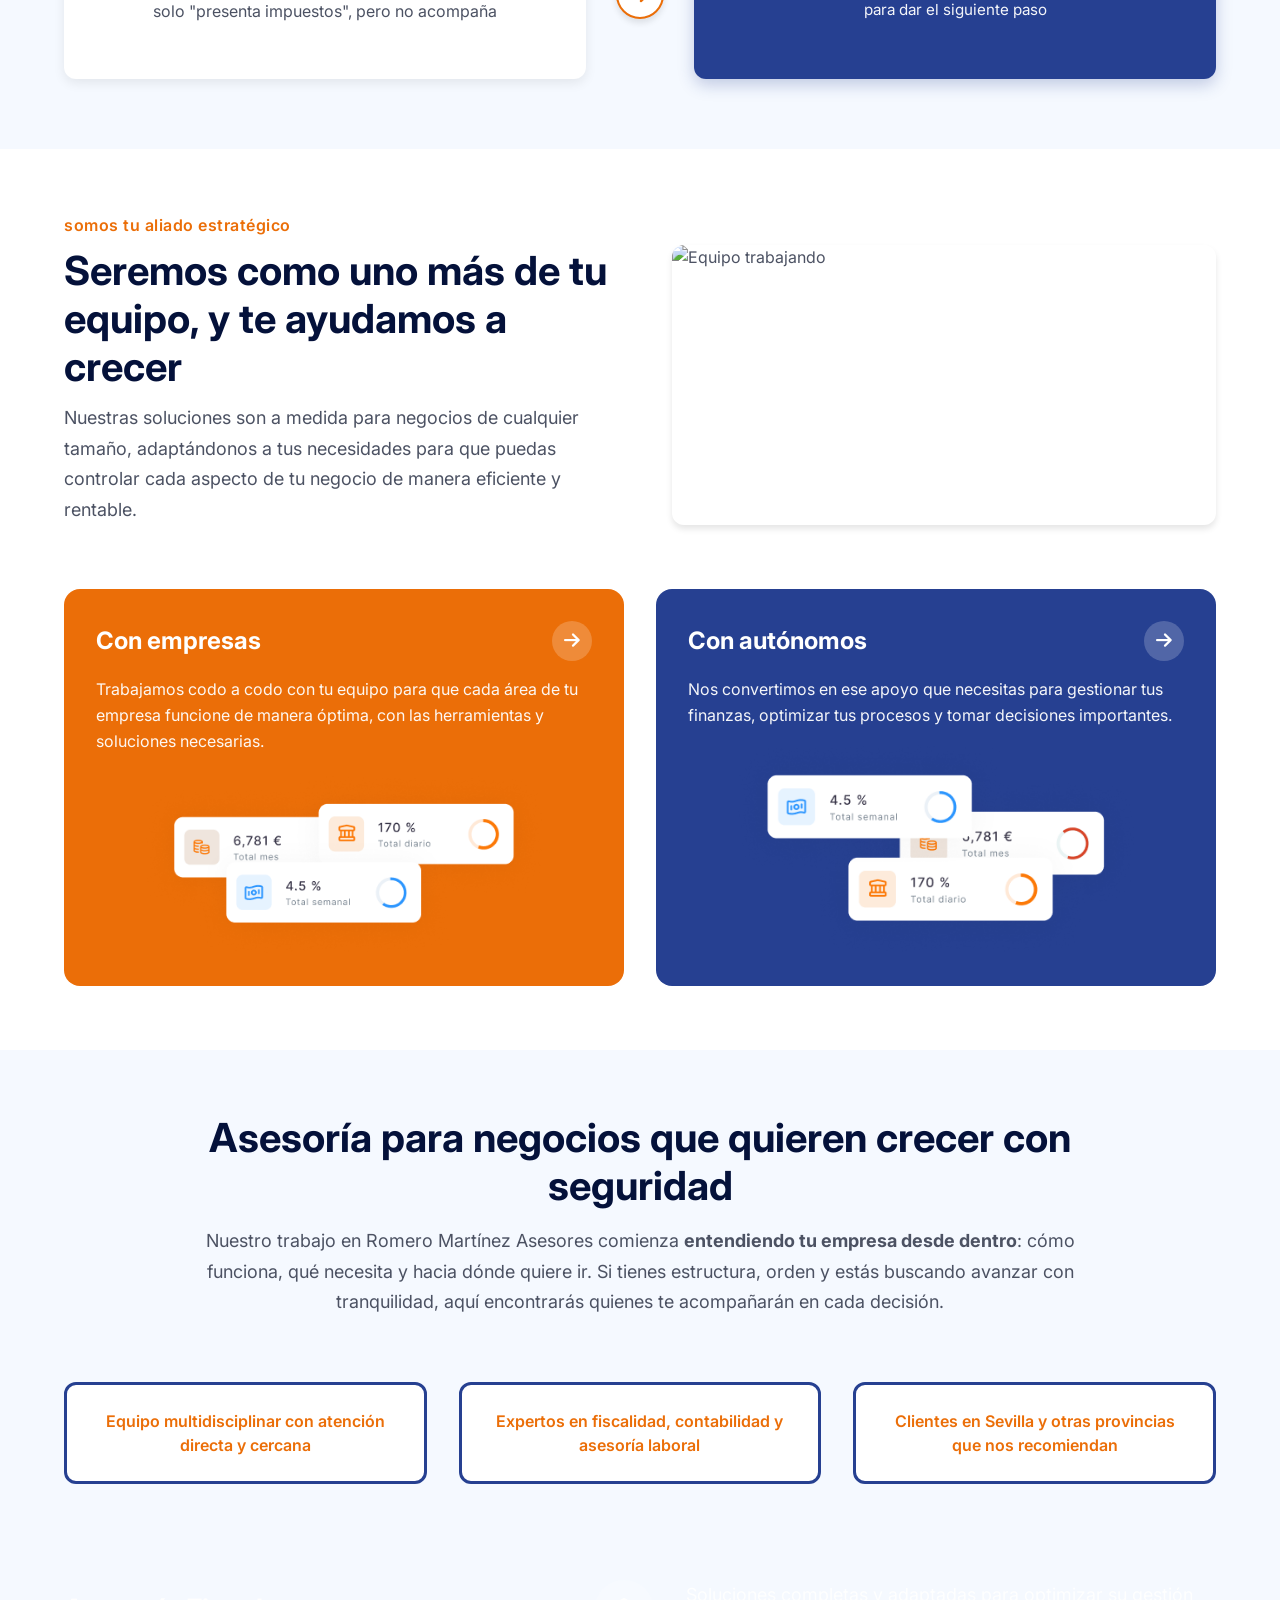
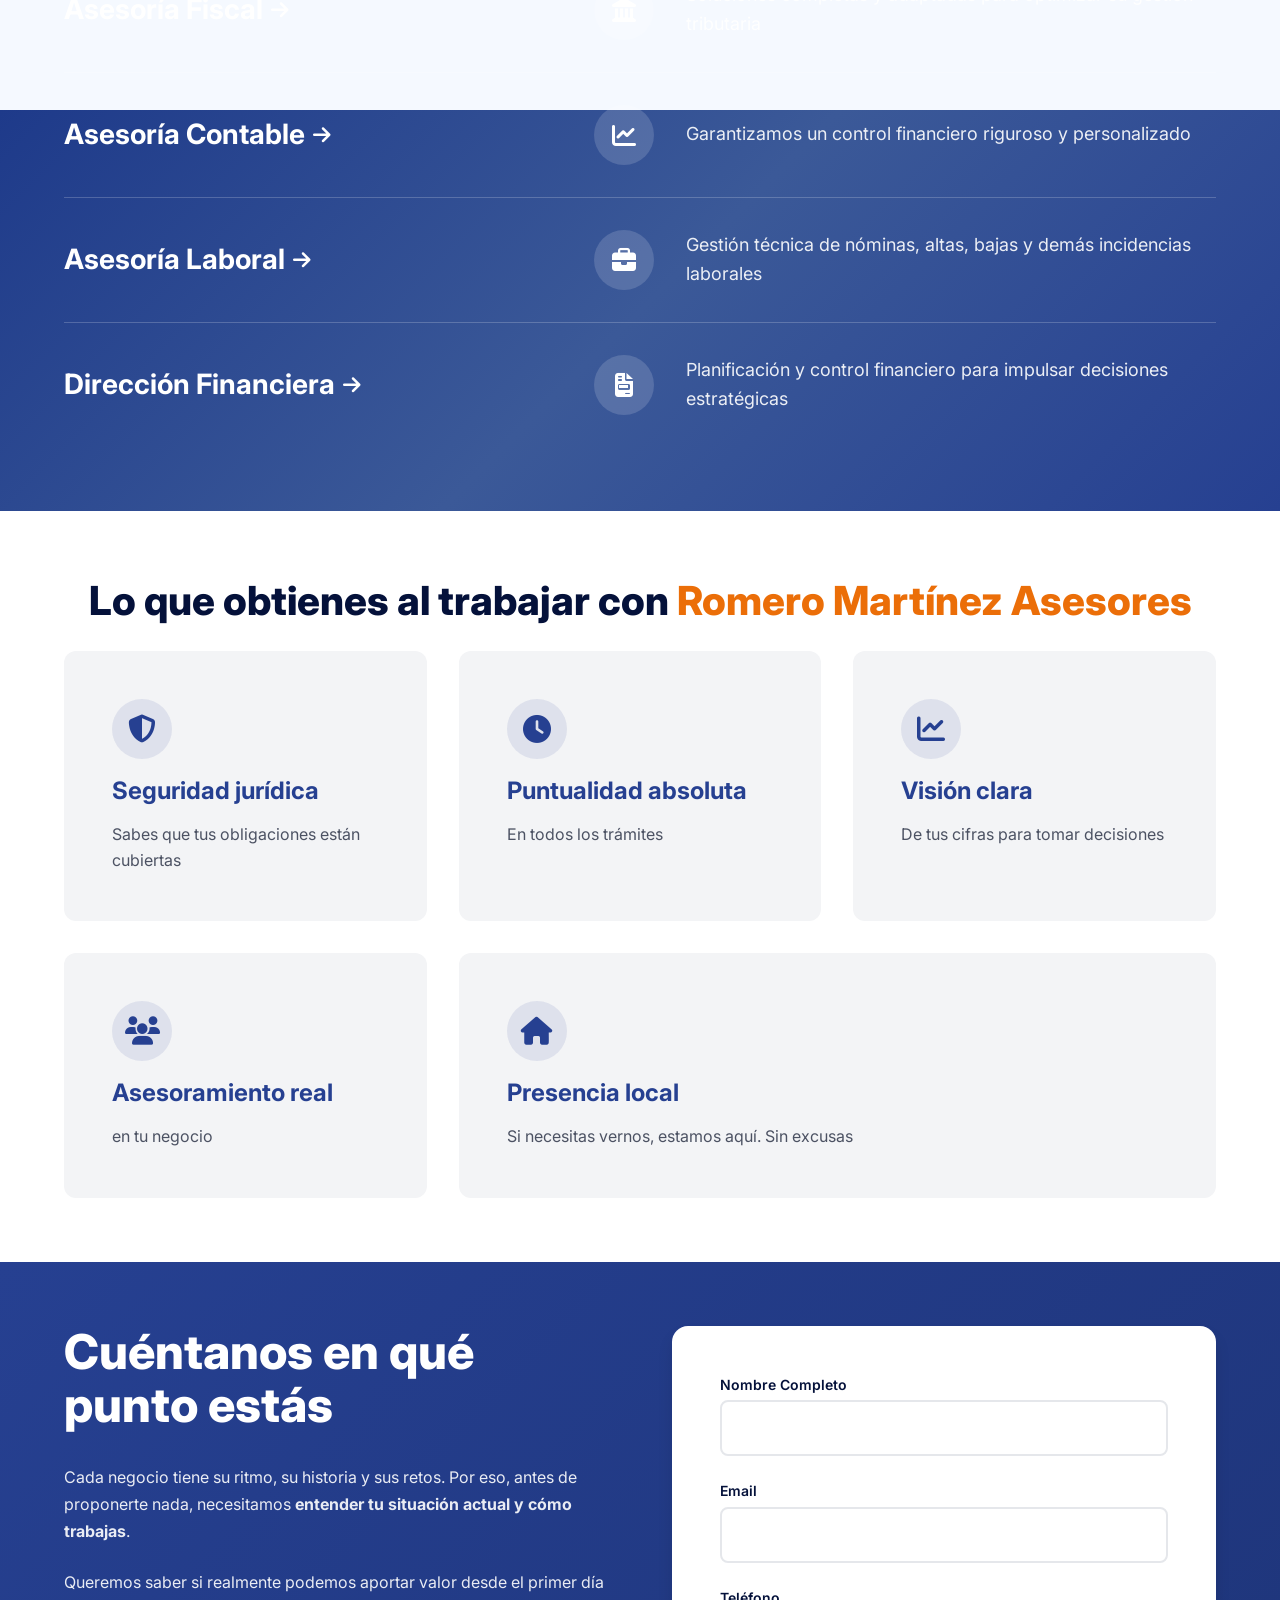
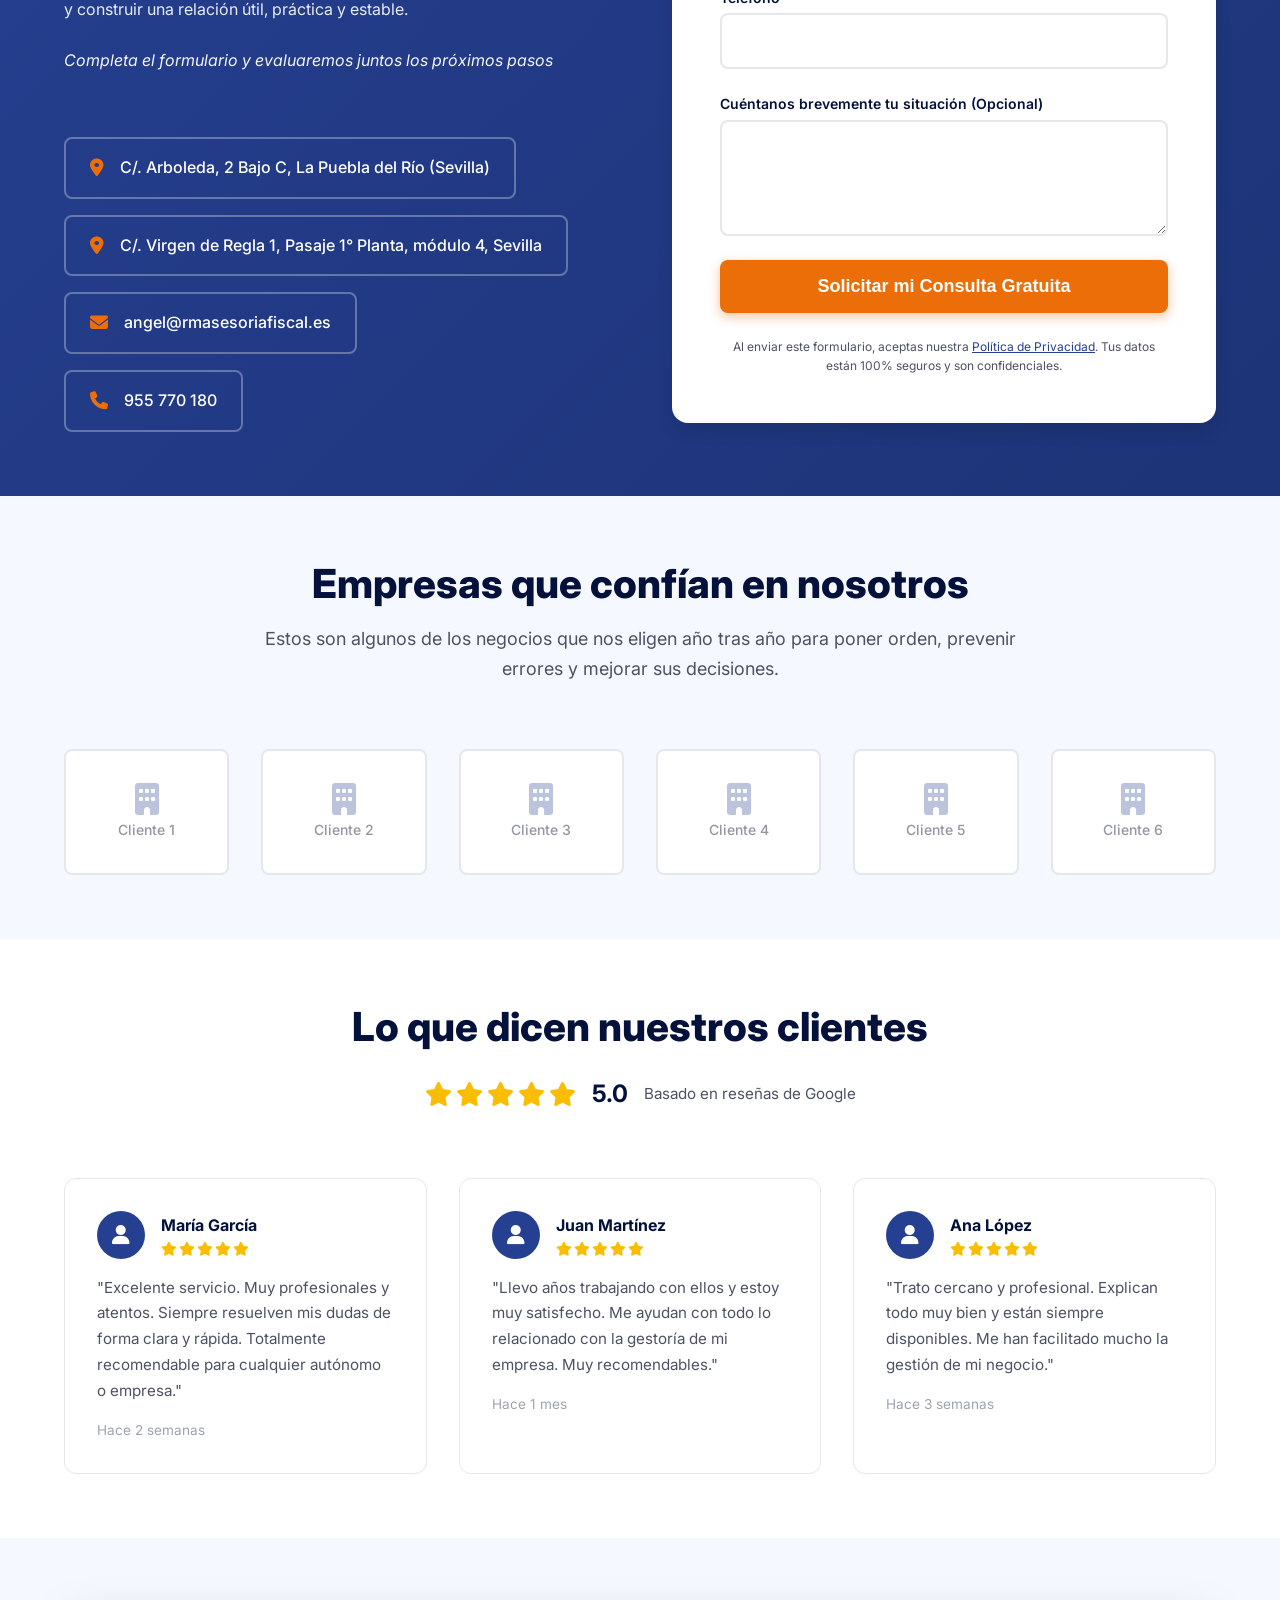
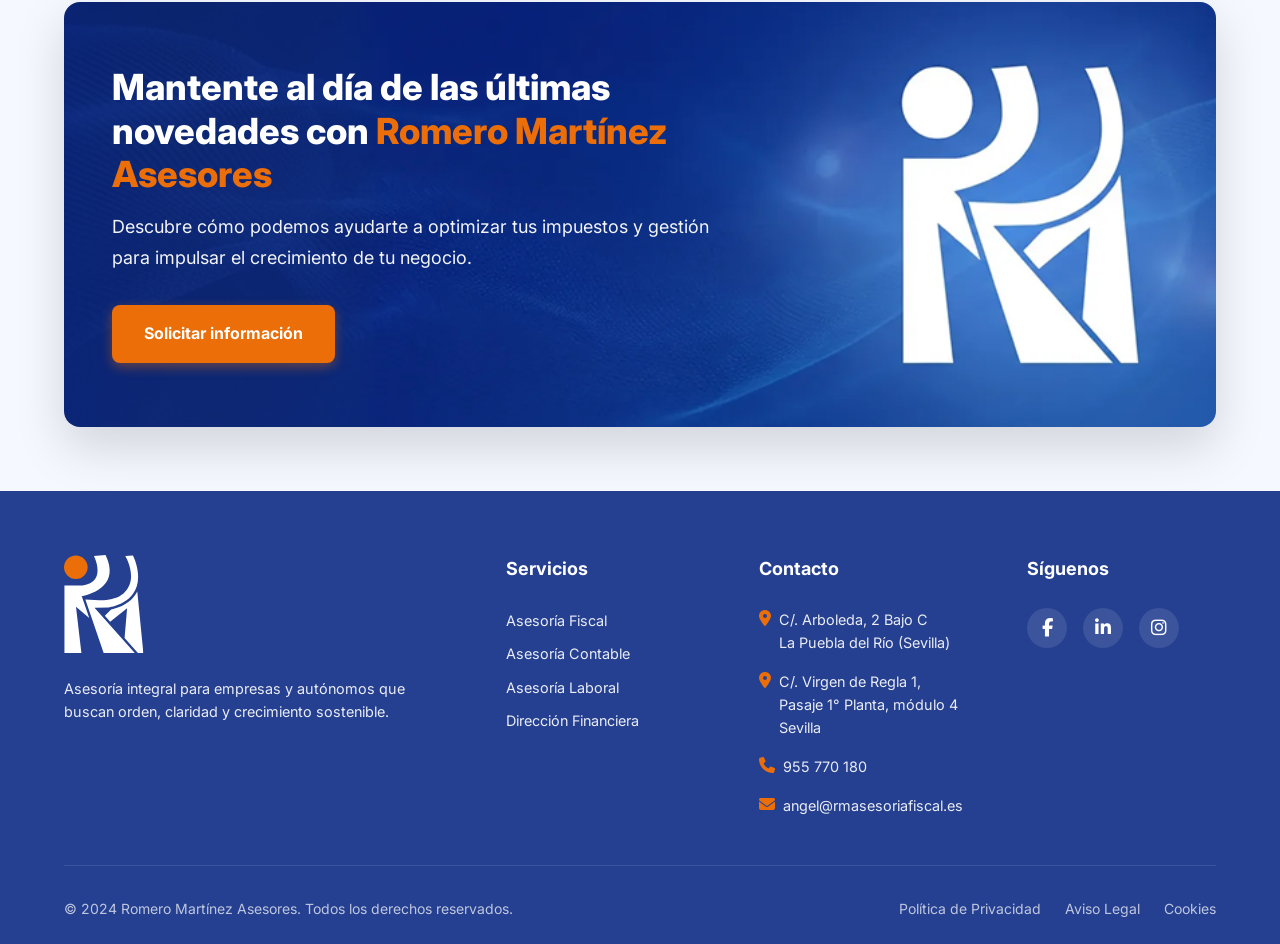
==== commit a97a2961: "feat: ajust responsive" ====
--- a/index.html
+++ b/index.html
@@ -549,43 +549,55 @@
                     </p>
                 </div>
 
-                <div class="clients-grid">
-                    <!-- Client 1 -->
-                    <div class="client-logo">
-                        <i class="fas fa-building"></i>
-                        <div class="client-placeholder">Cliente 1</div>
-                    </div>
-
-                    <!-- Client 2 -->
-                    <div class="client-logo">
-                        <i class="fas fa-building"></i>
-                        <div class="client-placeholder">Cliente 2</div>
-                    </div>
-
-                    <!-- Client 3 -->
-                    <div class="client-logo">
-                        <i class="fas fa-building"></i>
-                        <div class="client-placeholder">Cliente 3</div>
-                    </div>
-
-                    <!-- Client 4 -->
-                    <div class="client-logo">
-                        <i class="fas fa-building"></i>
-                        <div class="client-placeholder">Cliente 4</div>
-                    </div>
-
-                    <!-- Client 5 -->
-                    <div class="client-logo">
-                        <i class="fas fa-building"></i>
-                        <div class="client-placeholder">Cliente 5</div>
-                    </div>
-
-                    <!-- Client 6 -->
-                    <div class="client-logo">
-                        <i class="fas fa-building"></i>
-                        <div class="client-placeholder">Cliente 6</div>
-                    </div>
-                </div>
+                <div class="clients-slider-wrapper">
+                    <button class="slider-arrow slider-prev" aria-label="Anterior">
+                        <i class="fas fa-chevron-left"></i>
+                    </button>
+
+                    <div class="clients-grid">
+                        <!-- Client 1 -->
+                        <div class="client-logo">
+                            <i class="fas fa-building"></i>
+                            <div class="client-placeholder">Cliente 1</div>
+                        </div>
+
+                        <!-- Client 2 -->
+                        <div class="client-logo">
+                            <i class="fas fa-building"></i>
+                            <div class="client-placeholder">Cliente 2</div>
+                        </div>
+
+                        <!-- Client 3 -->
+                        <div class="client-logo">
+                            <i class="fas fa-building"></i>
+                            <div class="client-placeholder">Cliente 3</div>
+                        </div>
+
+                        <!-- Client 4 -->
+                        <div class="client-logo">
+                            <i class="fas fa-building"></i>
+                            <div class="client-placeholder">Cliente 4</div>
+                        </div>
+
+                        <!-- Client 5 -->
+                        <div class="client-logo">
+                            <i class="fas fa-building"></i>
+                            <div class="client-placeholder">Cliente 5</div>
+                        </div>
+
+                        <!-- Client 6 -->
+                        <div class="client-logo">
+                            <i class="fas fa-building"></i>
+                            <div class="client-placeholder">Cliente 6</div>
+                        </div>
+                    </div>
+
+                    <button class="slider-arrow slider-next" aria-label="Siguiente">
+                        <i class="fas fa-chevron-right"></i>
+                    </button>
+                </div>
+
+
             </div>
         </section>
 
@@ -783,6 +795,7 @@
 
     <!-- Scripts -->
     <script src="js/main.js"></script>
+    <script src="js/clients-slider.js"></script>
 </body>
 
 </html>
--- a/css/styles.css
+++ b/css/styles.css
@@ -348,6 +348,12 @@
     transition: all var(--transition-fast);
 }
 
+/* Overlay */
+/* Overlay */
+.hero-overlay {
+    display: none;
+}
+
 /* ==========================================
    Hero Section
    ========================================== */
@@ -862,7 +868,7 @@
     bottom: 0;
     left: 0;
     right: 0;
-    height: calc(100% - 380px);
+    height: calc(100% - 660px);
     background: linear-gradient(135deg, #1e3a8a 0%, #3b5998 50%, #264091 100%);
     z-index: 0;
 }
@@ -1255,6 +1261,18 @@
     align-items: center;
 }
 
+.clients-slider-wrapper {
+    position: relative;
+    width: 100%;
+}
+
+.slider-arrow {
+    display: none;
+    background: none;
+    border: none;
+    cursor: pointer;
+}
+
 .client-logo {
     display: flex;
     align-items: center;
@@ -1740,12 +1758,41 @@
     }
 
     /* Hero Tablet */
+    .hero-content {
+        flex-direction: column;
+        justify-content: center;
+        padding-top: 100px;
+        padding-bottom: 100px;
+        text-align: center;
+    }
+
+    .hero-text {
+        max-width: 100%;
+    }
+
+    .hero-invisible,
+    .hero-spacer {
+        display: none;
+    }
+
     .hero-title {
-        font-size: 2.5rem;
+        font-size: 2.75rem;
+        text-align: center;
+        margin-bottom: var(--spacing-sm);
     }
 
     .hero-description {
-        font-size: 1rem;
+        font-size: 1.125rem;
+        text-align: center;
+        margin-left: auto;
+        margin-right: auto;
+        max-width: 80%;
+        margin-bottom: var(--spacing-xl);
+    }
+
+    .hero-cta {
+        display: flex;
+        justify-content: center;
     }
 
     /* Problems & Solutions Tablet */
@@ -1802,8 +1849,33 @@
         font-size: 2rem;
     }
 
+    .as-service-item {
+        flex-direction: column;
+        align-items: flex-start;
+        gap: var(--spacing-md);
+        text-align: left;
+    }
+
+    .as-service-header {
+        width: 100%;
+    }
+
+    .as-service-content {
+        margin-left: 0;
+        width: 100%;
+        justify-content: flex-start;
+    }
+
     .as-service-title {
         font-size: 1.5rem;
+    }
+
+    .as-service-title i {
+        transform: rotate(90deg);
+    }
+
+    .as-service-item:hover .as-service-title i {
+        transform: rotate(90deg) translateX(8px);
     }
 
     /* Different Approach Tablet */
@@ -1898,7 +1970,7 @@
     }
 
     .navbar-content {
-        padding: var(--spacing-sm) 0;
+        padding: var(--spacing-lg) 0;
     }
 
     .logo-img {
@@ -1956,20 +2028,45 @@
 
     /* Hero Mobile */
     .hero {
-        min-height: 80vh;
+        min-height: 60vh;
+        /* Reduced from 100vh */
+        align-items: flex-start;
+        /* Align items to top */
+    }
+
+    .hero-overlay {
+        display: block;
+        position: absolute;
+        top: 0;
+        left: 0;
+        width: 100%;
+        height: 100%;
+        background: linear-gradient(to bottom,
+                rgba(4, 11, 37, 0.85) 0%,
+                rgba(4, 11, 37, 0.6) 40%,
+                rgba(4, 11, 37, 0.2) 100%);
+        z-index: -1;
+    }
+
+    .hero-content {
+        padding-top: 120px;
+        padding-bottom: 120px;
+        /* Give space from header */
     }
 
     .hero-title {
-        font-size: 2rem;
+        font-size: 2.25rem;
     }
 
     .hero-description {
-        font-size: 0.95rem;
+        font-size: 1rem;
+        max-width: 100%;
     }
 
     .btn-primary {
         width: 100%;
         text-align: center;
+        padding: var(--spacing-md) var(--spacing-lg);
     }
 
     /* WhatsApp Mobile Circle Button */
@@ -1997,14 +2094,56 @@
         background-color: #25D366;
         color: var(--color-white);
     }
+
+    /* Benefits Mobile */
+    .benefits-grid {
+        grid-template-columns: 1fr;
+        gap: var(--spacing-lg);
+    }
+
+    .benefit-card-wide {
+        grid-column: span 1;
+    }
+
+    .benefit-card {
+        padding: var(--spacing-xl);
+    }
 }
 
 /* Small Mobile */
 @media (max-width: 640px) {
+
+    /* Advisory Services Mobile */
+    .as-service-content {
+        flex-direction: column;
+        align-items: flex-start;
+        gap: var(--spacing-sm);
+    }
+
+    .as-service-icon {
+        display: none;
+    }
+
+    .as-service-title {
+        font-size: 1.25rem;
+    }
+
+    /* Contact Info Mobile */
     .contact-info {
-        flex-direction: column;
-        gap: var(--spacing-sm);
-        align-items: flex-start;
+        flex-direction: row;
+        gap: var(--spacing-xl);
+        justify-content: center;
+        width: 100%;
+        align-items: center;
+        margin: 2px 0 6px;
+    }
+
+    .contact-item i {
+        font-size: 18px;
+    }
+
+    .arrow-line {
+        display: none;
     }
 
     .top-contact-bar {
@@ -2016,5 +2155,98 @@
         justify-content: center;
     }
 
+    /* Clients Slider Mobile */
+    .clients-slider-wrapper {
+        padding: 0 40px;
+        /* Space for arrows */
+    }
+
+    .clients-grid {
+        display: flex;
+        overflow-x: auto;
+        scroll-snap-type: x mandatory;
+        gap: var(--spacing-md);
+        scrollbar-width: none;
+        grid-template-columns: none;
+        padding-bottom: 5px;
+    }
+
+    .clients-grid::-webkit-scrollbar {
+        display: none;
+    }
+
+    .client-logo {
+        min-width: 130px;
+        scroll-snap-align: center;
+        flex-shrink: 0;
+        padding: var(--spacing-lg);
+    }
+
+    .slider-arrow {
+        display: flex;
+        position: absolute;
+        top: 50%;
+        transform: translateY(-50%);
+        width: 36px;
+        height: 36px;
+        background-color: var(--color-white);
+        border: 1px solid #e5e7eb;
+        color: var(--color-primary);
+        border-radius: 50%;
+        align-items: center;
+        justify-content: center;
+        box-shadow: 0 4px 10px rgba(0, 0, 0, 0.1);
+        z-index: 10;
+    }
+
+    .slider-prev {
+        left: 0;
+    }
+
+    .slider-next {
+        right: 0;
+    }
+
+    /* Footer Mobile */
+    .footer-grid {
+        grid-template-columns: 1fr;
+        gap: var(--spacing-xl);
+    }
+
+    .footer-column {
+        align-items: center;
+        text-align: center;
+    }
+
+    .footer-column:first-child {
+        flex-direction: row;
+        text-align: left;
+        gap: var(--spacing-md);
+        align-items: center;
+        justify-content: center;
+    }
+
+    .footer-logo {
+        margin: 0;
+        width: 60px;
+        /* Slightly smaller for mobile row */
+        flex-shrink: 0;
+    }
+
+    .footer-description {
+        margin: 0;
+        font-size: 0.85rem;
+    }
+
+    .footer-contact li {
+        justify-content: center;
+    }
+
+    .footer-bottom {
+        flex-direction: column-reverse;
+        /* Copyright at bottom */
+        gap: var(--spacing-md);
+    }
+
 
 }
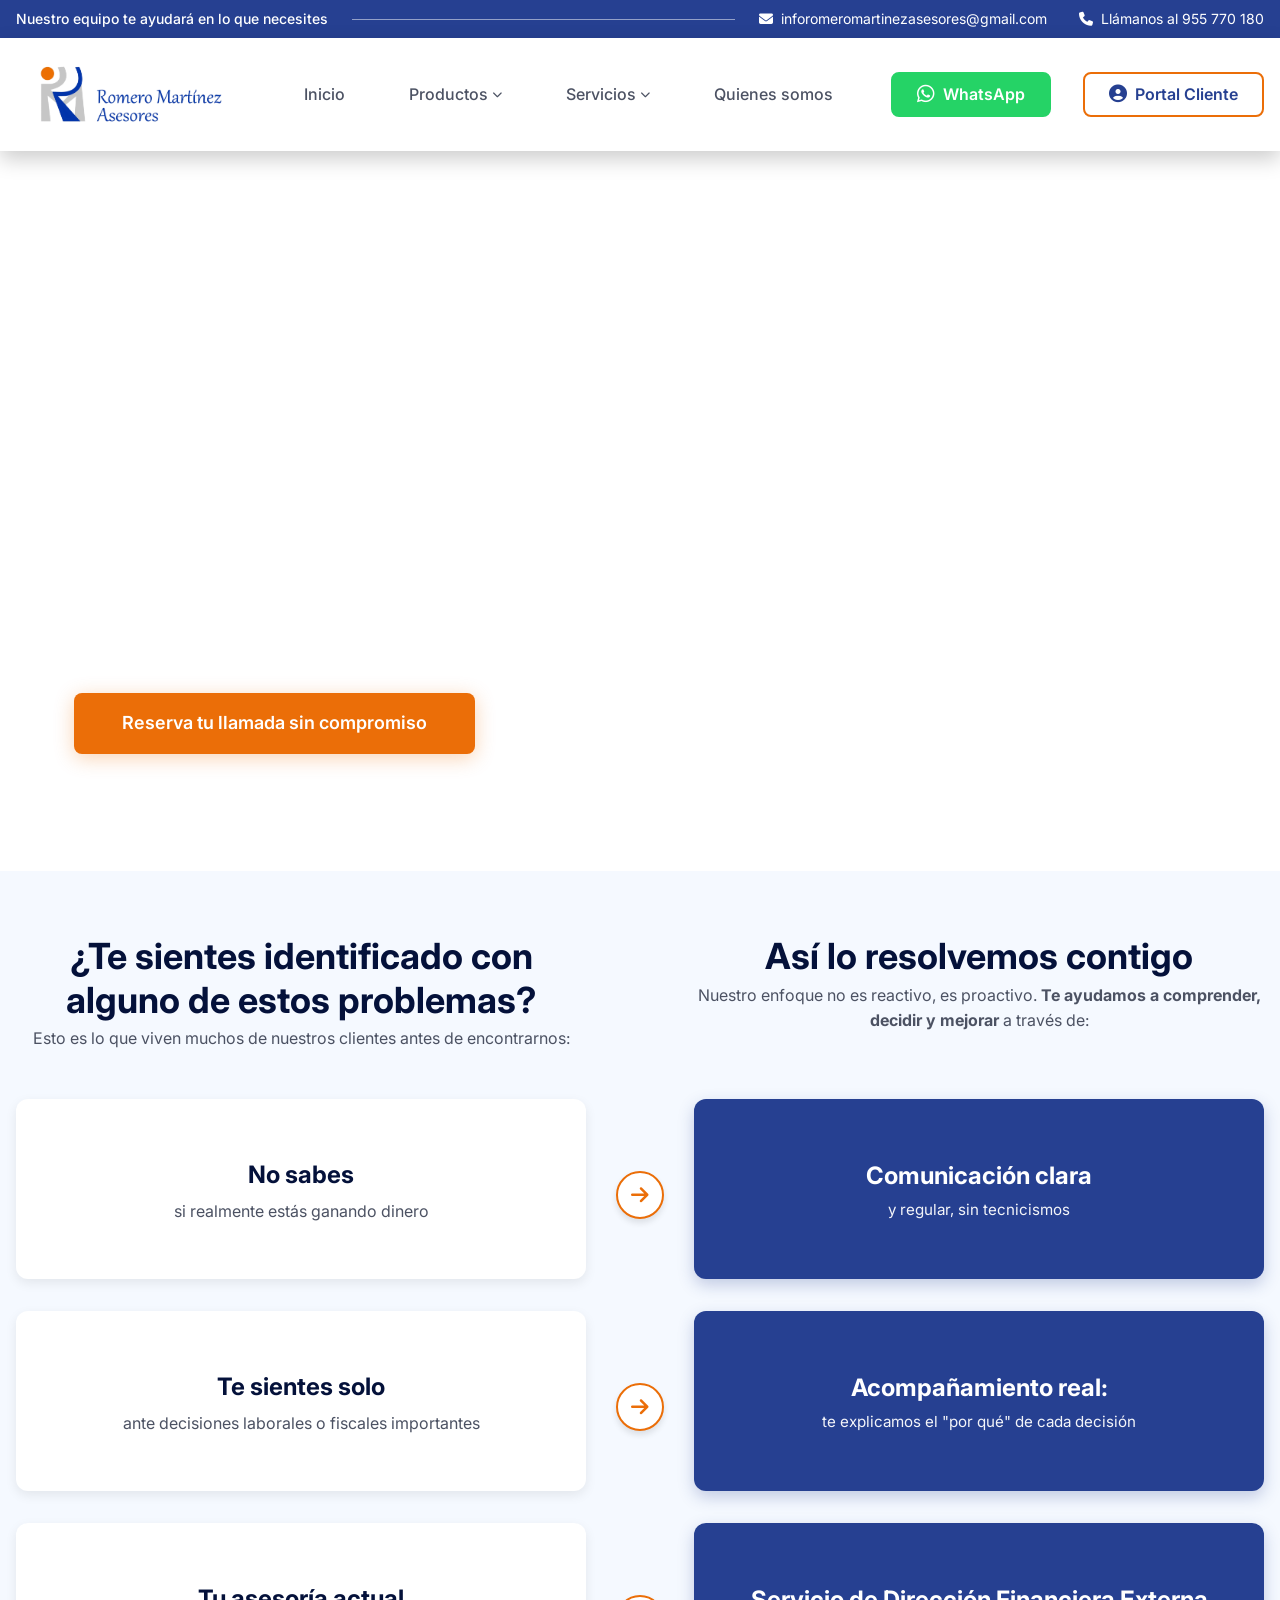
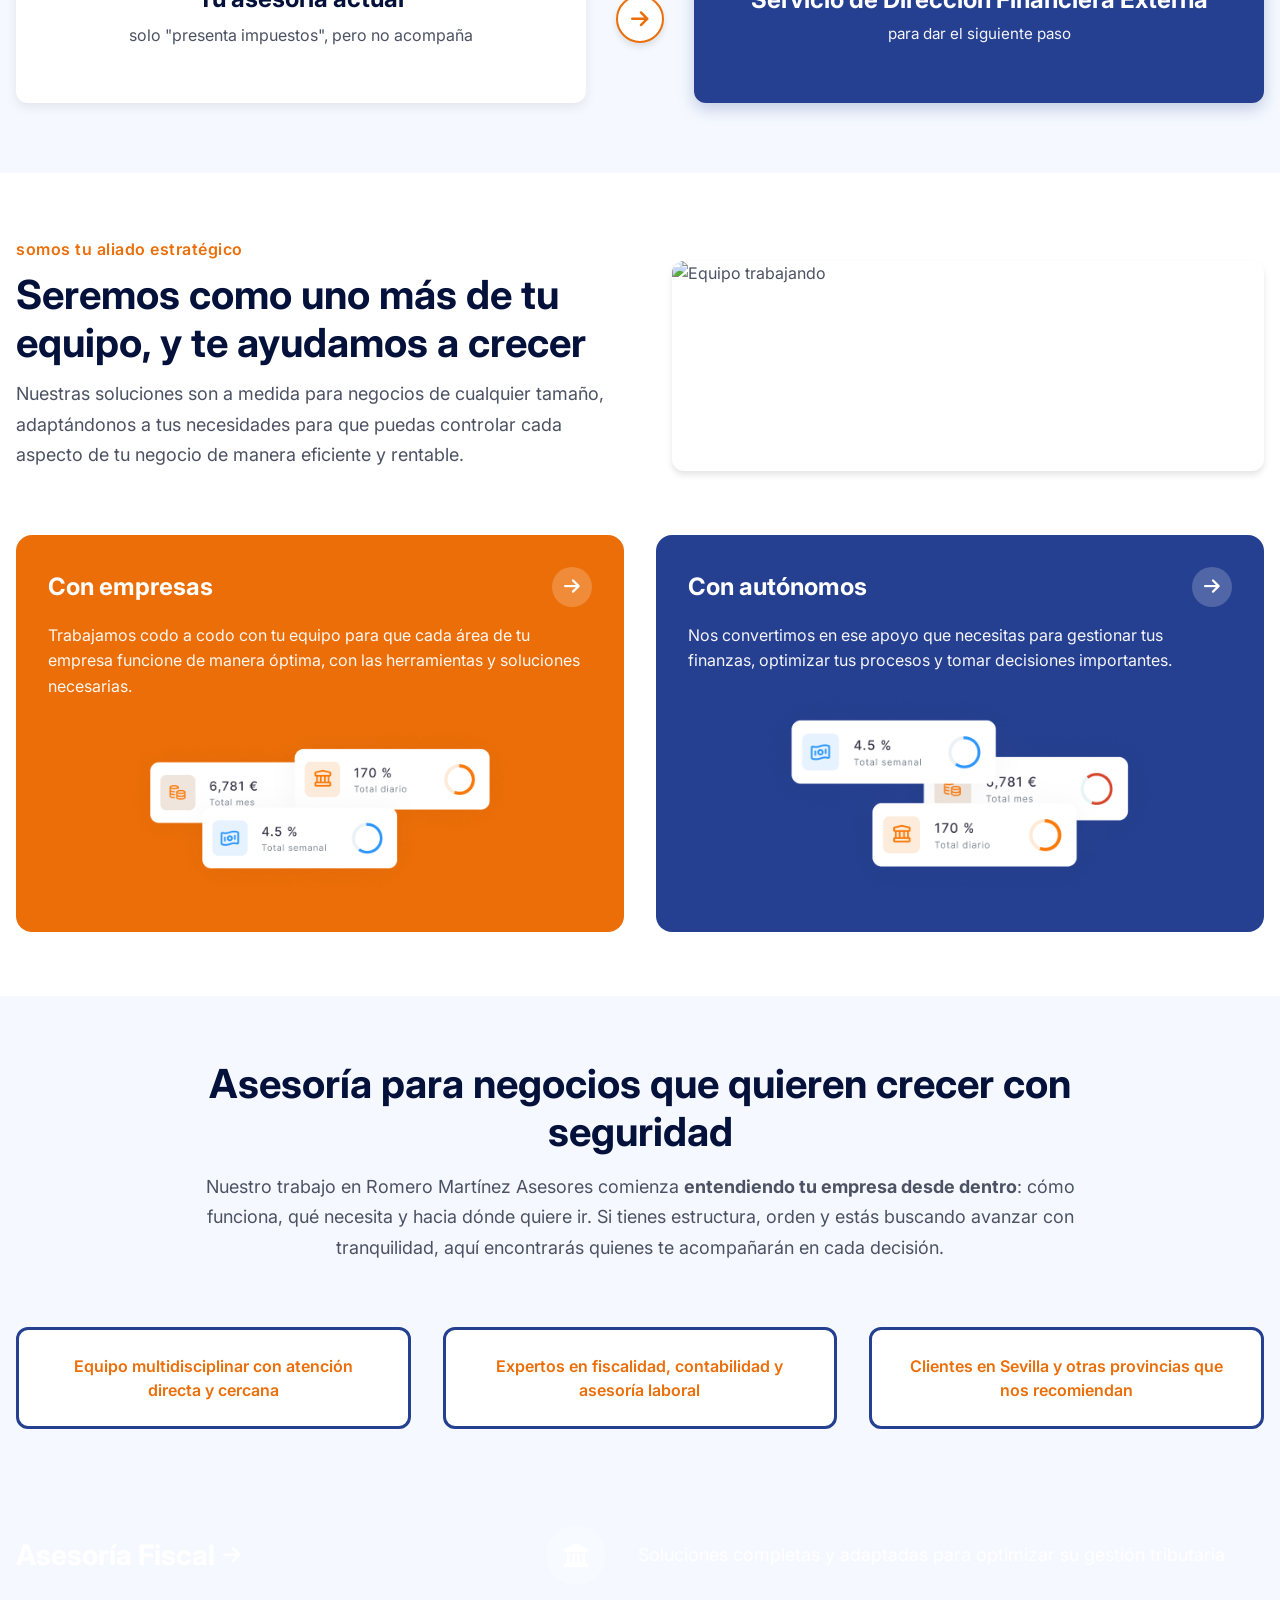
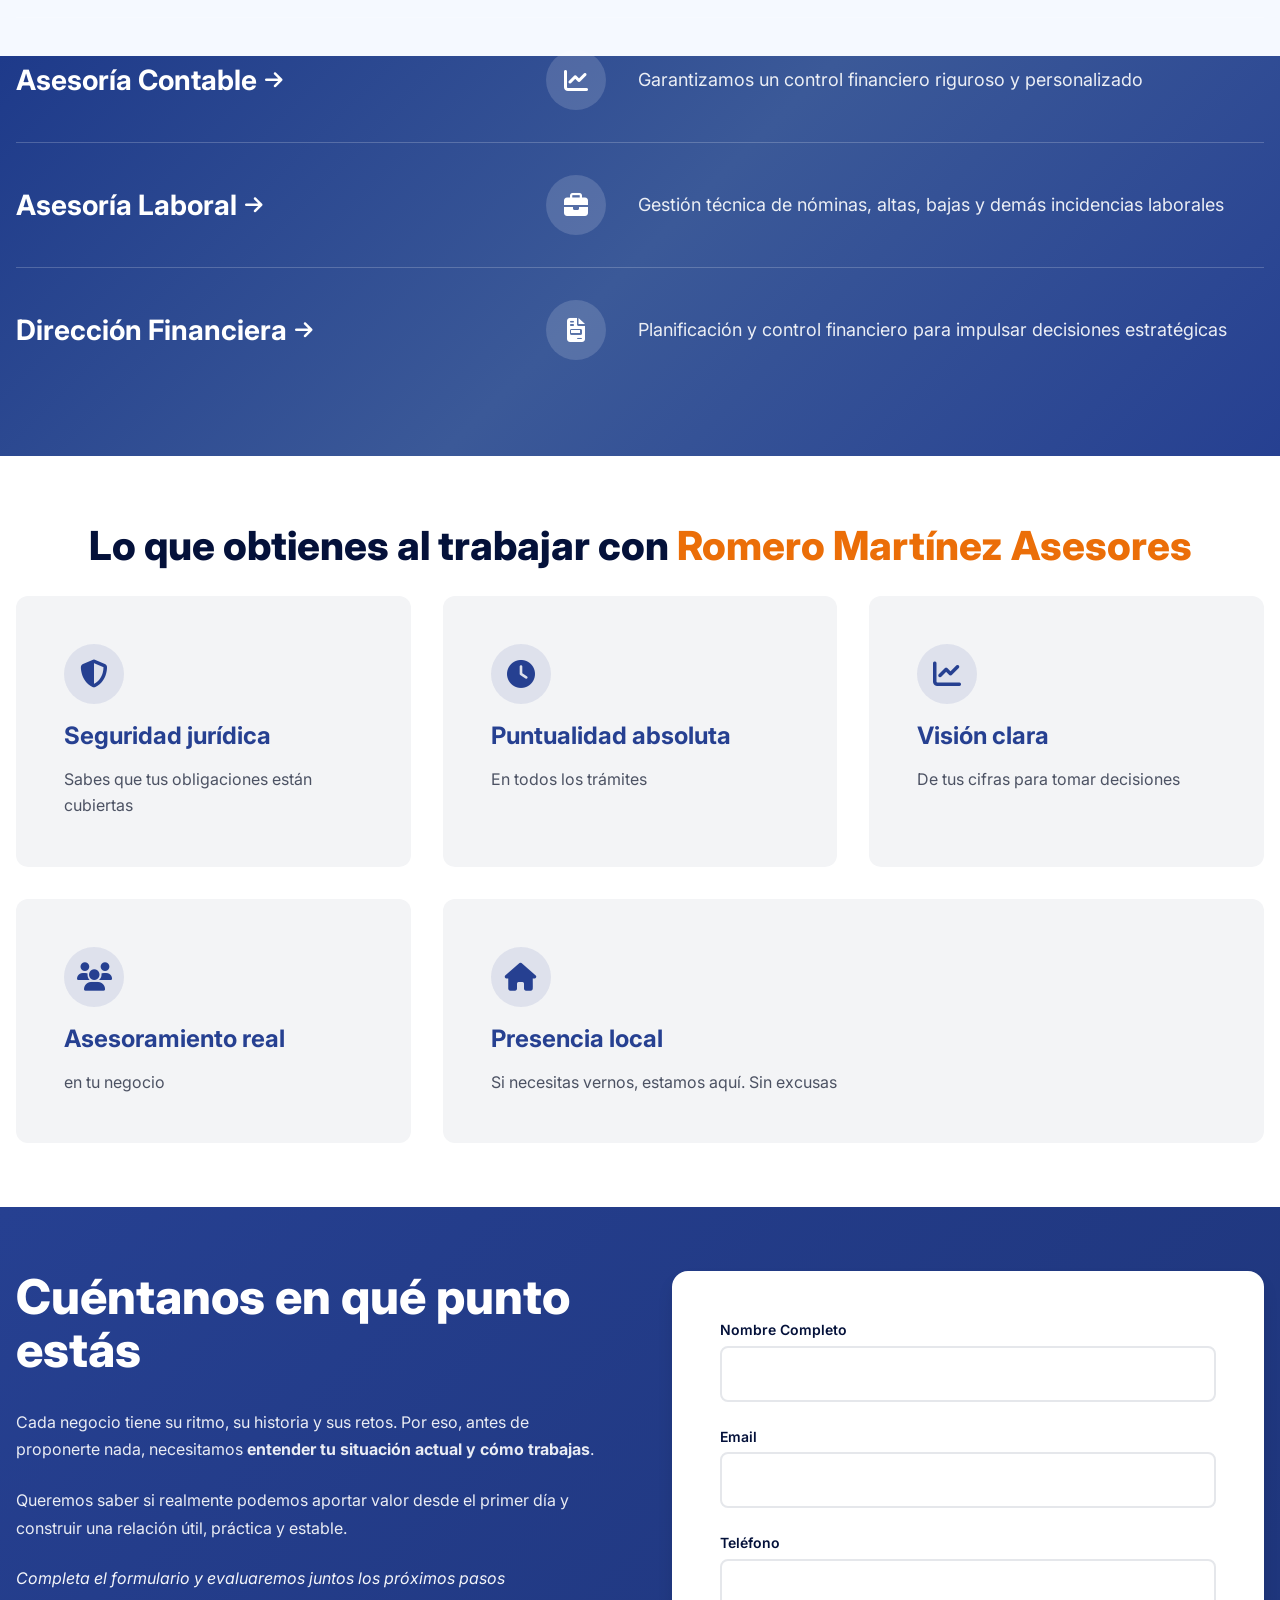
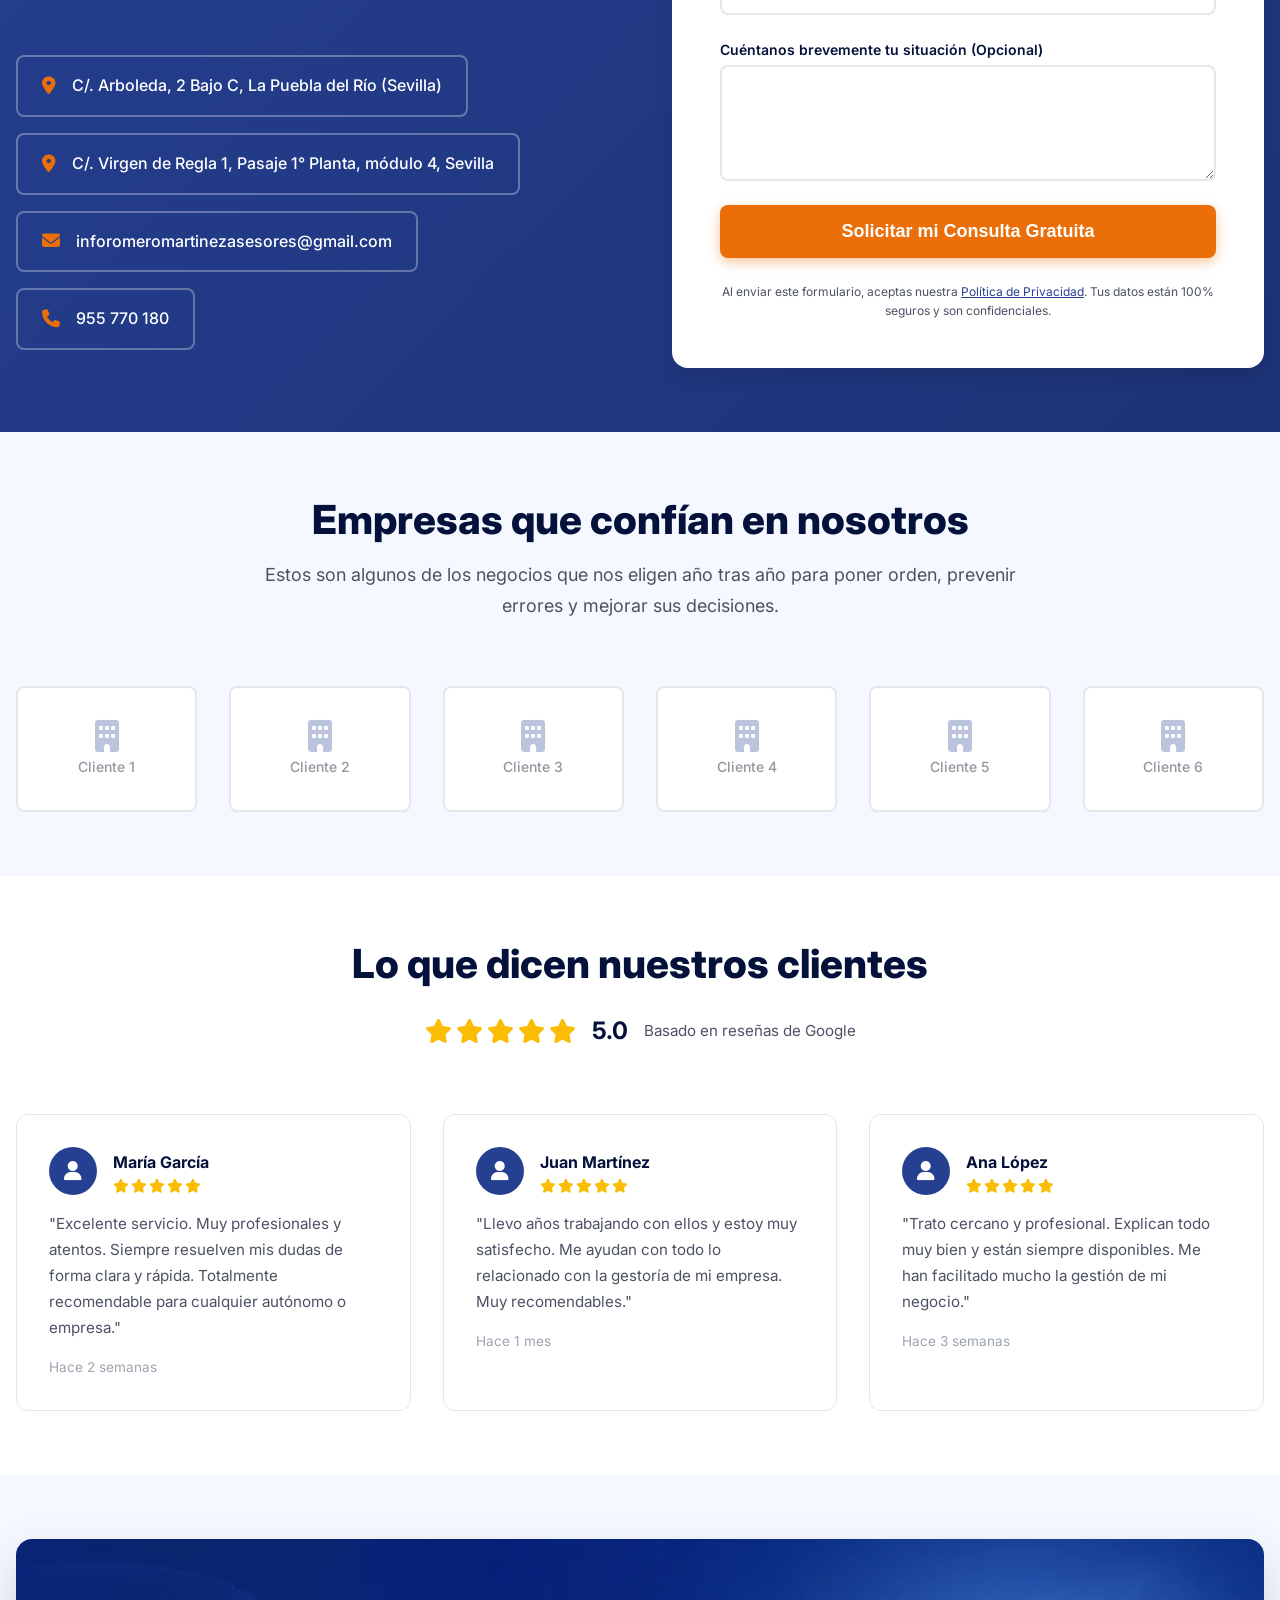
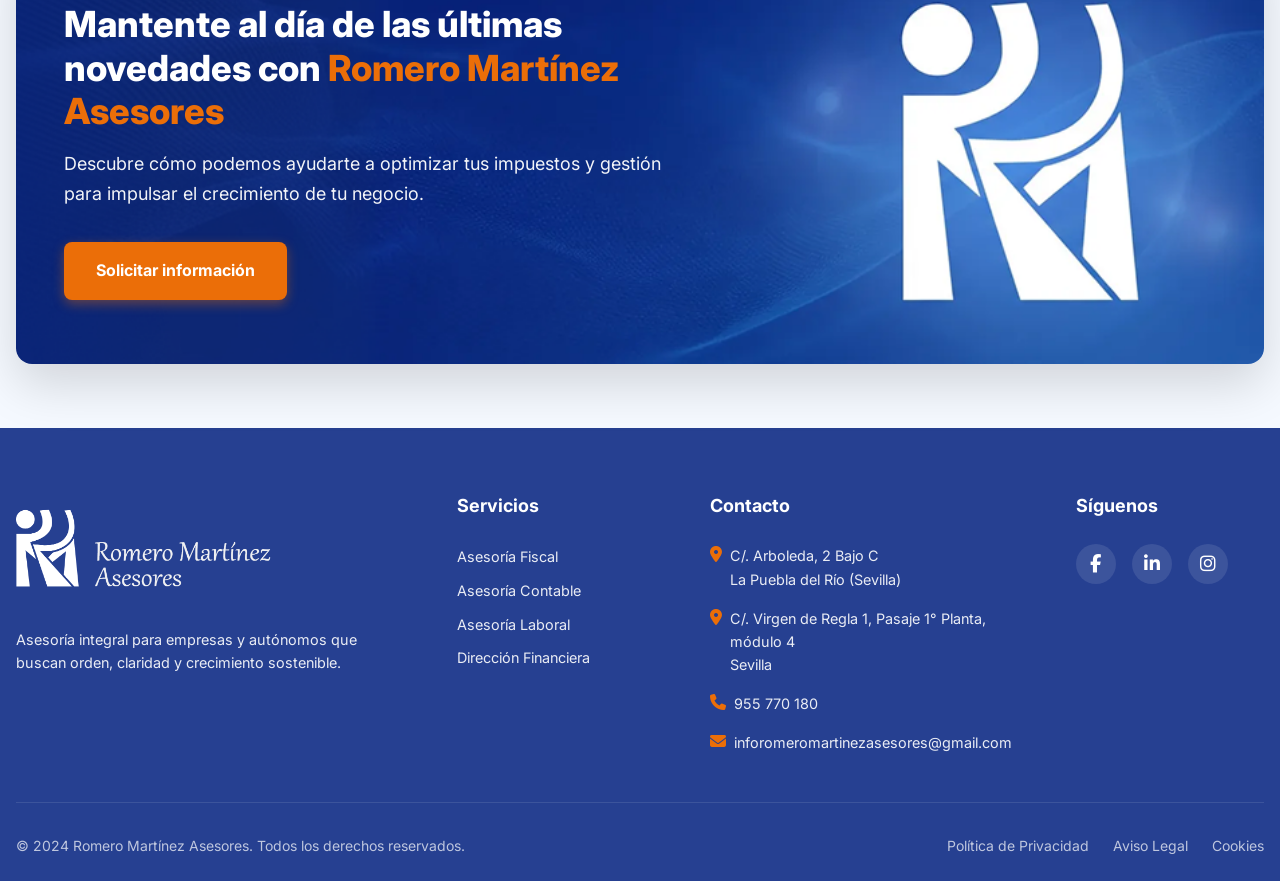
==== commit db7ea14c: "feat: Add horizontal logo variants, update contact email, and refine UI styling and container layout" ====
--- a/index.html
+++ b/index.html
@@ -36,9 +36,9 @@
                     <div class="line"></div>
                 </div>
                 <div class="contact-info">
-                    <a href="mailto:angel@rmasesoriafiscal.es" class="contact-item">
+                    <a href="mailto:inforomeromartinezasesores@gmail.com" class="contact-item">
                         <i class="fas fa-envelope"></i>
-                        <span>angel@rmasesoriafiscal.es</span>
+                        <span>inforomeromartinezasesores@gmail.com</span>
                     </a>
                     <a href="tel:+34955770180" class="contact-item">
                         <i class="fas fa-phone"></i>
@@ -55,7 +55,7 @@
             <div class="navbar-content">
                 <!-- Logo -->
                 <a href="#" class="navbar-logo">
-                    <img src="assets/logo/logo-rma.svg" alt="Romero Martínez Asesores" class="logo-img">
+                    <img src="assets/logo/logo-horizontal.png" alt="Romero Martínez Asesores" class="logo-img">
                 </a>
 
                 <!-- Navigation Links -->
@@ -231,7 +231,7 @@
                 <!-- Header Grid -->
                 <div class="sa-header-row">
                     <div class="sa-header-content">
-                        <span class="sa-tag">somos tu aliado estratégico</span>
+                        <span class="sa-tag">Somos tu aliado estratégico</span>
                         <h2 class="sa-title">Seremos como uno más de tu equipo, y te ayudamos a crecer</h2>
                         <p class="sa-description">
                             Nuestras soluciones son a medida para negocios de cualquier tamaño,
@@ -482,9 +482,9 @@
                                 C/. Virgen de Regla 1, Pasaje 1° Planta, módulo 4, Sevilla
                             </a>
 
-                            <a href="mailto:angel@rmasesoriafiscal.es" class="cf-contact-btn">
+                            <a href="mailto:inforomeromartinezasesores@gmail.com" class="cf-contact-btn">
                                 <i class="fas fa-envelope"></i>
-                                angel@rmasesoriafiscal.es
+                                inforomeromartinezasesores@gmail.com
                             </a>
                             <a href="tel:955770180" class="cf-contact-btn">
                                 <i class="fas fa-phone"></i>
@@ -721,7 +721,7 @@
             <div class="footer-grid">
                 <!-- Column 1: Logo & Description -->
                 <div class="footer-column">
-                    <img src="assets/logo/logo-white.svg" alt="Romero Martínez Asesores" class="footer-logo">
+                    <img src="assets/logo/logo-horizontal-white.png" alt="Romero Martínez Asesores" class="footer-logo">
                     <p class="footer-description">
                         Asesoría integral para empresas y autónomos que buscan orden,
                         claridad y crecimiento sostenible.
@@ -757,7 +757,8 @@
                         </li>
                         <li>
                             <i class="fas fa-envelope"></i>
-                            <a href="mailto:angel@rmasesoriafiscal.es">angel@rmasesoriafiscal.es</a>
+                            <a
+                                href="mailto:inforomeromartinezasesores@gmail.com">inforomeromartinezasesores@gmail.com</a>
                         </li>
                     </ul>
                 </div>
--- a/css/styles.css
+++ b/css/styles.css
@@ -91,9 +91,9 @@
    Container
    ========================================== */
 .container {
-    max-width: 1200px;
+    max-width: 1400px;
     margin: 0 auto;
-    padding: 0 var(--spacing-lg);
+    padding: 0 var(--spacing-md);
 }
 
 /* ==========================================
@@ -193,7 +193,7 @@
 }
 
 .logo-img {
-    height: 56px;
+    height: 80px;
     width: auto;
 }
 
@@ -606,7 +606,7 @@
 .problem-title {
     font-size: 1.5rem;
     font-weight: var(--font-weight-bold);
-    color: var(--color-secondary-accent);
+    color: var(--color-dark);
     margin-bottom: 4px;
 }
 
@@ -1595,7 +1595,7 @@
 }
 
 .footer-logo {
-    width: 80px;
+    width: 256px;
     height: auto;
     margin-bottom: var(--spacing-sm);
 }
